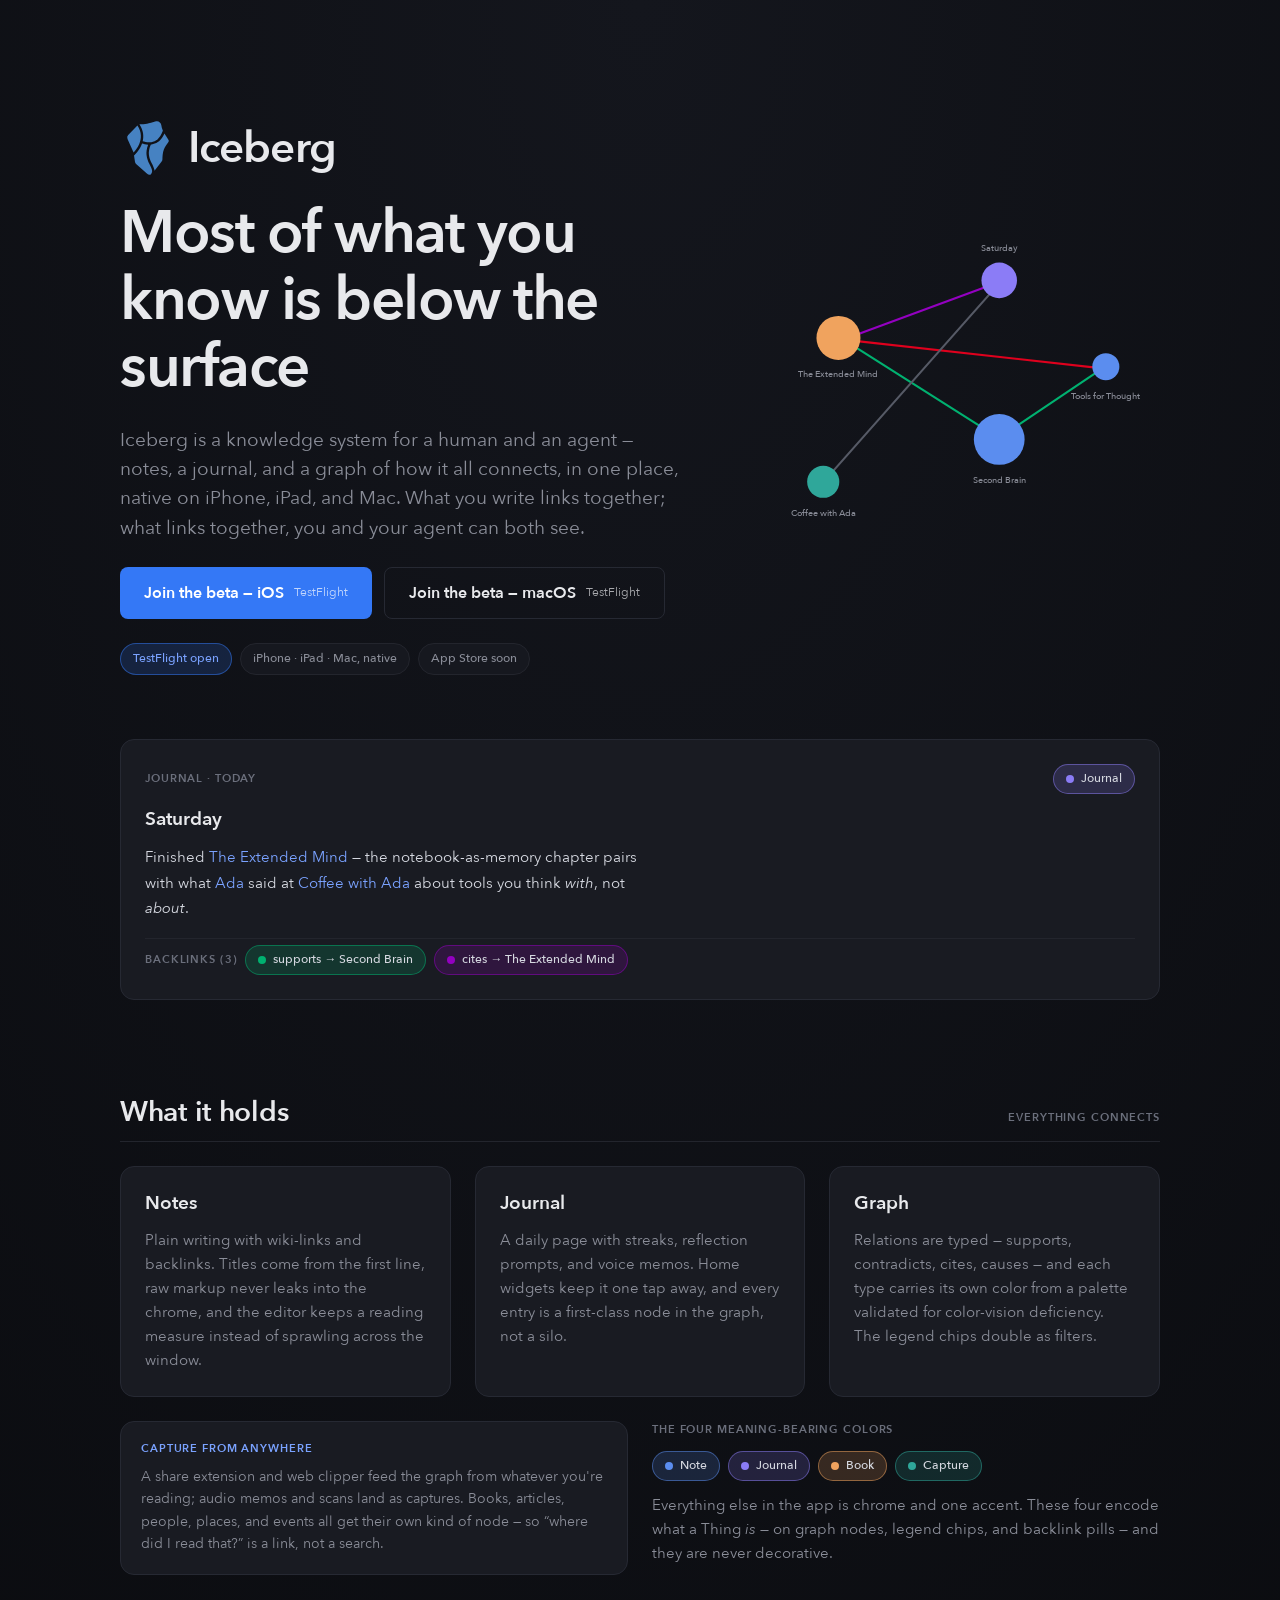
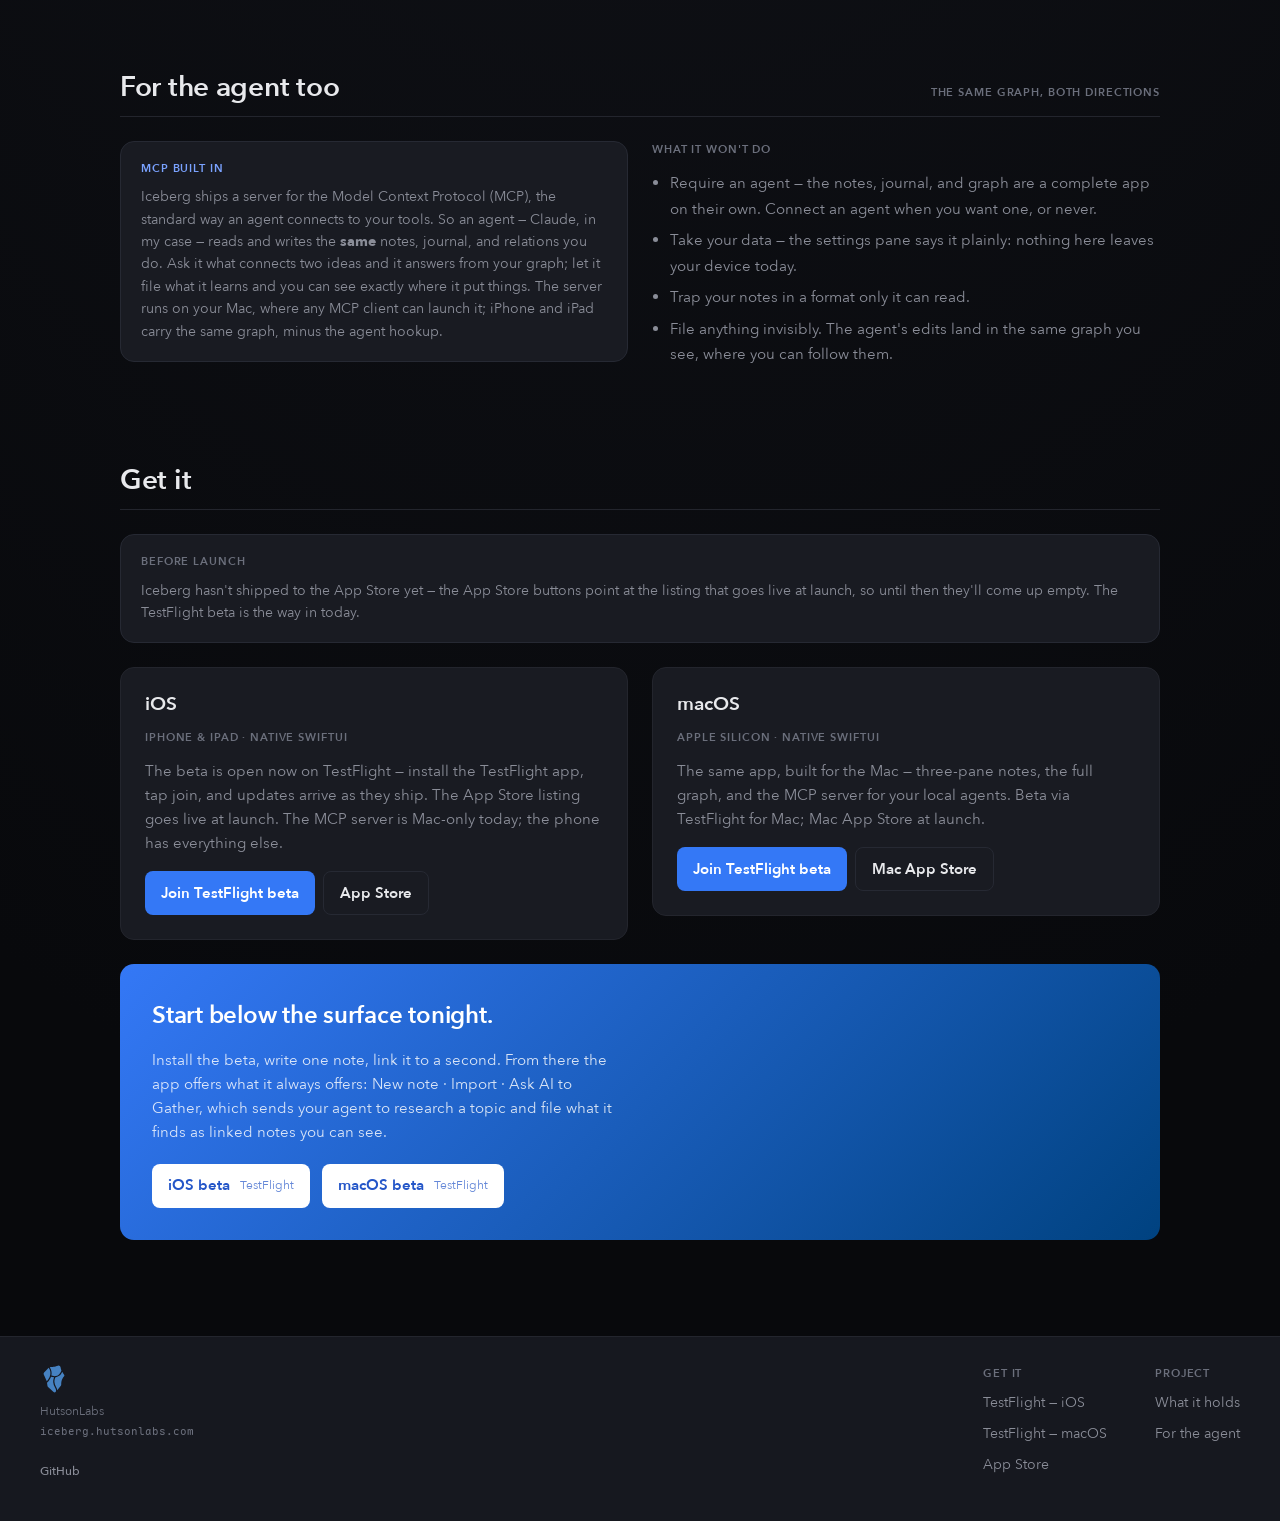
==== site/index.html @ 4053ff63 "clarify persona gaps" ====
<!doctype html>
<html lang="en">
<head>
  <meta charset="utf-8">
  <meta name="viewport" content="width=device-width, initial-scale=1">
  <meta name="color-scheme" content="dark">
  <title>Iceberg — a knowledge system for a human and an agent</title>
  <meta name="description" content="Iceberg — notes, journal, and a typed knowledge graph that you and your agent share. Native on iPhone, iPad, and Mac. Beta open on TestFlight.">

  <!-- ============================================================ -->
  <!-- LAUNCH LINKS — the only URLs on this page that ever change.  -->
  <!-- Search for data-launch-link to find every occurrence:        -->
  <!--   testflight-ios : https://testflight.apple.com/join/XXXXXXXX          (PLACEHOLDER) -->
  <!--   testflight-mac : https://testflight.apple.com/join/YYYYYYYY          (PLACEHOLDER) -->
  <!--   appstore-ios   : https://apps.apple.com/app/iceberg/id0000000000     (PLACEHOLDER id) -->
  <!--   appstore-mac   : https://apps.apple.com/app/iceberg/id0000000000?platform=mac (PLACEHOLDER id) -->
  <!-- When the App Store listing is live, also delete the warn     -->
  <!-- callout in the "Get it" section.                             -->
  <!-- ============================================================ -->

  <link rel="icon" type="image/svg+xml" href="assets/favicon.svg">
  <link rel="apple-touch-icon" href="assets/favicon.svg">
  <link rel="preload" href="assets/fonts/AvenirNext-Regular.woff2" as="font" type="font/woff2" crossorigin>
  <link rel="preload" href="assets/fonts/AvenirNext-DemiBold.woff2" as="font" type="font/woff2" crossorigin>
  <link rel="stylesheet" href="styles.css">

  <meta property="og:type" content="website">
  <meta property="og:title" content="Iceberg — a knowledge system for a human and an agent">
  <meta property="og:description" content="Notes, journal, and a typed knowledge graph that you and your agent share. Native on iPhone, iPad, and Mac. Beta open on TestFlight.">
  <meta property="og:url" content="https://iceberg.hutsonlabs.com/">
  <meta property="og:image" content="https://iceberg.hutsonlabs.com/assets/og.svg">
  <meta name="twitter:card" content="summary">

  <style>
    /* Page layout only. Every value is a design-system token; anything reusable
       lives in styles.css, whose tokens are transcribed from the app's
       DesignPalette.swift and FontRole.swift. */
    *, *::before, *::after { box-sizing: border-box; }
    body, h1, h2, h3, p, ul, figure { margin: 0; }

    html { scroll-behavior: smooth; }
    body {
      min-height: 100vh;
      background: var(--grad-ground) no-repeat var(--backdrop-lo);
      color: var(--ink);
      font-family: var(--font-ui);
      font-size: var(--body);
      line-height: var(--body-lh);
      -webkit-font-smoothing: antialiased;
    }

    .wrap { width: 100%; max-width: var(--content-max); margin: 0 auto; padding: 0 var(--page-pad); }

    main { display: flex; flex-direction: column; gap: var(--rhythm-section); padding-bottom: var(--rhythm-section); }

    /* ---- hero — copy beside the graph, the app's signature image ---- */
    .hero { padding: var(--rhythm-hero) 0 var(--s-16); }
    .hero .wrap {
      display: grid; grid-template-columns: minmax(0, 1fr) minmax(0, 440px);
      gap: var(--s-10); align-items: center;
    }
    .hero-copy { display: flex; flex-direction: column; align-items: flex-start; gap: var(--s-6); }
    /* Mark and wordmark on one row; the wordmark's line box is the mark's own height. */
    .mark { display: flex; align-items: center; gap: var(--s-3); }
    .mark img { display: block; width: 56px; height: 56px; flex: none; }
    .mark span {
      font-size: var(--display-l); line-height: 56px; font-weight: var(--weight-strong);
      letter-spacing: var(--display-l-ls);
    }
    .hero h1 {
      font-size: clamp(var(--display-xl-mobile), 6vw, var(--display-hero));
      line-height: var(--display-xl-lh); letter-spacing: var(--display-xl-ls);
      font-weight: var(--weight-strong); max-width: 16ch;
    }
    .lead { font-size: var(--body-lead); line-height: var(--body-lead-lh); color: var(--ink-muted); max-width: var(--measure-lead); }
    .row { display: flex; flex-wrap: wrap; gap: var(--s-3); align-items: center; }
    .row--tight { gap: var(--s-2); }

    /* ---- sections ---- */
    section { display: flex; flex-direction: column; gap: var(--s-6); }
    .grid-3 { display: grid; grid-template-columns: repeat(3, 1fr); gap: var(--gutter); }
    .grid-2 { display: grid; grid-template-columns: 1fr 1fr; gap: var(--gutter); align-items: start; }
    /* Long lines scroll inside their own block instead of widening the column. */
    .grid-3 > *, .grid-2 > * { min-width: 0; }
    .stack { display: flex; flex-direction: column; gap: var(--s-3); min-width: 0; }
    .note-list {
      margin: 0; padding-left: 18px; font-size: var(--body-s); line-height: 1.7;
      color: var(--ink-muted); display: flex; flex-direction: column; gap: 6px;
    }
    .card-actions { margin-top: auto; padding-top: var(--s-1); display: flex; flex-wrap: wrap; gap: var(--s-2); }

    /* ---- responsive — the phone is the default, not the fallback ---- */
    @media (max-width: 1199px) { .wrap { padding: 0 var(--page-pad-md); } .ice-footer { padding-left: var(--page-pad-md); padding-right: var(--page-pad-md); } }
    @media (max-width: 1023px) {
      .grid-3 { grid-template-columns: 1fr 1fr; }
      /* Three equivalent cards on a two-column grid: the last one takes the
         full row instead of sitting beside an empty cell. */
      .grid-3 > :last-child { grid-column: 1 / -1; }
      .grid-3 > :last-child .ice-feature__body { max-width: var(--measure-lead); }
      .hero .wrap { grid-template-columns: 1fr; }
      .hero-graph { max-width: 440px; }
    }
    @media (max-width: 767px) {
      .wrap { padding: 0 var(--page-pad-sm); }
      .ice-footer { padding-left: var(--page-pad-sm); padding-right: var(--page-pad-sm); }
      main { gap: var(--rhythm-section-mobile); padding-bottom: var(--rhythm-section-mobile); }
      .hero { padding: var(--s-16) 0 var(--s-10); }
      .mark img { width: 40px; height: 40px; }
      .mark span { font-size: var(--display-l-mobile); line-height: 40px; }
      .grid-3, .grid-2 { grid-template-columns: 1fr; }
      .ice-sechead__note { display: none; }
    }
  </style>
</head>
<body>
<a class="ice-skiplink" href="#main">Skip to content</a>

<div class="hero">
  <div class="wrap">
    <div class="hero-copy">
      <div class="mark">
        <img src="assets/favicon.svg" alt="" width="56" height="56">
        <span>Iceberg</span>
      </div>
      <h1>Most of what you know is below the surface</h1>
      <p class="lead">Iceberg is a knowledge system for a human and an agent —
      notes, a journal, and a graph of how it all connects, in one place, native
      on iPhone, iPad, and Mac. What you write links together; what links
      together, you and your agent can both see.</p>

      <div class="row">
        <a class="ice-btn ice-btn--primary ice-btn--lg" data-launch-link="testflight-ios"
           href="https://testflight.apple.com/join/XXXXXXXX">Join the beta — iOS<span class="ice-btn__meta">TestFlight</span></a>
        <a class="ice-btn ice-btn--secondary ice-btn--lg" data-launch-link="testflight-mac"
           href="https://testflight.apple.com/join/YYYYYYYY">Join the beta — macOS<span class="ice-btn__meta">TestFlight</span></a>
      </div>

      <div class="row row--tight">
        <span class="ice-badge ice-badge--accent">TestFlight open</span>
        <span class="ice-badge">iPhone · iPad · Mac, native</span>
        <span class="ice-badge">App Store soon</span>
      </div>
    </div>

    <!-- The graph as the app draws it: flat content-type circles, opaque typed
         edges from RelationPalette, labels at rest, chromeless. -->
    <svg class="hero-graph ice-graph" viewBox="0 0 520 440" role="img"
         aria-label="A small knowledge graph: a journal entry cites a book, the book supports a note, and a captured conversation links them together.">
      <g class="ice-graph__edge" fill="none">
        <line x1="330" y1="84"  x2="146" y2="152" stroke="var(--rel-cites)"/>
        <line x1="146" y1="152" x2="326" y2="266" stroke="var(--rel-supports)"/>
        <line x1="452" y1="186" x2="336" y2="264" stroke="var(--rel-supports)"/>
        <line x1="146" y1="152" x2="452" y2="186" stroke="var(--rel-contradicts)"/>
        <line x1="126" y1="316" x2="326" y2="90"  stroke="var(--rel-related)"/>
      </g>
      <g>
        <circle cx="140" cy="150" r="26" fill="var(--type-book)"/>
        <circle cx="330" cy="82"  r="21" fill="var(--type-journal)"/>
        <circle cx="330" cy="270" r="30" fill="var(--type-note)"/>
        <circle cx="122" cy="320" r="19" fill="var(--type-capture)"/>
        <circle cx="456" cy="184" r="16" fill="var(--type-note)"/>
      </g>
      <g class="ice-graph__label" text-anchor="middle">
        <text x="140" y="196">The Extended Mind</text>
        <text x="330" y="47">Saturday</text>
        <text x="330" y="322">Second Brain</text>
        <text x="122" y="360">Coffee with Ada</text>
        <text x="456" y="222">Tools for Thought</text>
      </g>
    </svg>
  </div>
</div>

<main id="main">

  <section class="wrap" aria-label="A note, the way Iceberg renders it">
    <div class="ice-note">
      <div class="ice-note__head">
        <span class="ice-eyebrow">Journal · Today</span>
        <span class="ice-typechip ice-typechip--journal">Journal</span>
      </div>
      <p class="ice-note__title">Saturday</p>
      <p class="ice-note__body">Finished <a class="ice-wikilink" href="#what">The
      Extended Mind</a> — the notebook-as-memory chapter pairs with what
      <a class="ice-wikilink" href="#what">Ada</a> said at <a class="ice-wikilink"
      href="#what">Coffee with Ada</a> about tools you think <em>with</em>, not
      <em>about</em>.</p>
      <div class="ice-note__links">
        <span class="ice-eyebrow">Backlinks (3)</span>
        <span class="ice-typechip ice-typechip--supports">supports → Second Brain</span>
        <span class="ice-typechip ice-typechip--cites">cites → The Extended Mind</span>
      </div>
    </div>
  </section>

  <section class="wrap" id="what">
    <div class="ice-sechead">
      <h2 class="ice-sechead__title">What it holds</h2>
      <span class="ice-sechead__note ice-eyebrow">Everything connects</span>
    </div>

    <div class="grid-3">
      <div class="ice-feature">
        <h3 class="ice-feature__title">Notes</h3>
        <p class="ice-feature__body">Plain writing with wiki-links and backlinks.
        Titles come from the first line, raw markup never leaks into the chrome,
        and the editor keeps a reading measure instead of sprawling across the
        window.</p>
      </div>
      <div class="ice-feature">
        <h3 class="ice-feature__title">Journal</h3>
        <p class="ice-feature__body">A daily page with streaks, reflection
        prompts, and voice memos. Home widgets keep it one tap away, and every
        entry is a first-class node in the graph, not a silo.</p>
      </div>
      <div class="ice-feature">
        <h3 class="ice-feature__title">Graph</h3>
        <p class="ice-feature__body">Relations are typed — supports,
        contradicts, cites, causes — and each type carries its own color from a
        palette validated for color-vision deficiency. The legend chips double
        as filters.</p>
      </div>
    </div>

    <div class="grid-2">
      <div class="ice-callout ice-callout--info">
        <span class="ice-callout__label ice-eyebrow">Capture from anywhere</span>
        <p class="ice-callout__body">A share extension and web clipper feed the
        graph from whatever you're reading; audio memos and scans land as
        captures. Books, articles, people, places, and events all get their own
        kind of node — so “where did I read that?” is a link, not a search.</p>
      </div>
      <div class="stack">
        <span class="ice-eyebrow">The four meaning-bearing colors</span>
        <div class="row row--tight">
          <span class="ice-typechip ice-typechip--note">Note</span>
          <span class="ice-typechip ice-typechip--journal">Journal</span>
          <span class="ice-typechip ice-typechip--book">Book</span>
          <span class="ice-typechip ice-typechip--capture">Capture</span>
        </div>
        <p class="ice-feature__body">Everything else in the app is chrome and
        one accent. These four encode what a Thing <em>is</em> — on graph
        nodes, legend chips, and backlink pills — and they are never
        decorative.</p>
      </div>
    </div>
  </section>

  <section class="wrap" id="agent">
    <div class="ice-sechead">
      <h2 class="ice-sechead__title">For the agent too</h2>
      <span class="ice-sechead__note ice-eyebrow">The same graph, both directions</span>
    </div>

    <div class="grid-2">
      <div class="ice-callout ice-callout--ok">
        <span class="ice-callout__label ice-eyebrow">MCP built in</span>
        <p class="ice-callout__body">Iceberg ships a server for the Model
        Context Protocol (MCP), the standard way an agent connects to your
        tools. So an agent — Claude, in my case — reads and writes the
        <strong>same</strong> notes, journal, and relations you do. Ask it what
        connects two ideas and it answers from your graph; let it file what it
        learns and you can see exactly where it put things. The server runs on
        your Mac, where any MCP client can launch it; iPhone and iPad carry the
        same graph, minus the agent hookup.</p>
      </div>
      <div class="stack">
        <span class="ice-eyebrow">What it won't do</span>
        <ul class="note-list">
          <li>Require an agent — the notes, journal, and graph are a complete
          app on their own. Connect an agent when you want one, or never.</li>
          <li>Take your data — the settings pane says it plainly: nothing here
          leaves your device today.</li>
          <li>Trap your notes in a format only it can read.</li>
          <li>File anything invisibly. The agent's edits land in the same graph
          you see, where you can follow them.</li>
        </ul>
      </div>
    </div>
  </section>

  <section class="wrap" id="get">
    <div class="ice-sechead">
      <h2 class="ice-sechead__title">Get it</h2>
    </div>

    <!-- Delete this callout when the App Store listing is live. -->
    <div class="ice-callout ice-callout--warn">
      <span class="ice-callout__label ice-eyebrow">Before launch</span>
      <p class="ice-callout__body">Iceberg hasn't shipped to the App Store yet —
      the App Store buttons point at the listing that goes live at launch, so
      until then they'll come up empty. The TestFlight beta is the way in
      today.</p>
    </div>

    <div class="grid-2">
      <div class="ice-card">
        <h3 class="ice-feature__title">iOS</h3>
        <span class="ice-eyebrow">iPhone &amp; iPad · native SwiftUI</span>
        <p class="ice-feature__body">The beta is open now on TestFlight —
        install the TestFlight app, tap join, and updates arrive as they ship.
        The App Store listing goes live at launch. The MCP server is Mac-only
        today; the phone has everything else.</p>
        <div class="card-actions">
          <a class="ice-btn ice-btn--primary ice-btn--sm" data-launch-link="testflight-ios"
             href="https://testflight.apple.com/join/XXXXXXXX">Join TestFlight beta</a>
          <a class="ice-btn ice-btn--secondary ice-btn--sm" data-launch-link="appstore-ios"
             href="https://apps.apple.com/app/iceberg/id0000000000">App Store</a>
        </div>
      </div>

      <div class="ice-card">
        <h3 class="ice-feature__title">macOS</h3>
        <span class="ice-eyebrow">Apple silicon · native SwiftUI</span>
        <p class="ice-feature__body">The same app, built for the Mac — three-pane
        notes, the full graph, and the MCP server for your local agents. Beta
        via TestFlight for Mac; Mac App Store at launch.</p>
        <div class="card-actions">
          <a class="ice-btn ice-btn--primary ice-btn--sm" data-launch-link="testflight-mac"
             href="https://testflight.apple.com/join/YYYYYYYY">Join TestFlight beta</a>
          <a class="ice-btn ice-btn--secondary ice-btn--sm" data-launch-link="appstore-mac"
             href="https://apps.apple.com/app/iceberg/id0000000000?platform=mac">Mac App Store</a>
        </div>
      </div>
    </div>

    <!-- The one tinted gradient on the page — the app spends its on the
         Insights card; the site spends its here. -->
    <div class="ice-cta">
      <h3 class="ice-cta__title">Start below the surface tonight.</h3>
      <p class="ice-cta__body">Install the beta, write one note, link it to a
      second. From there the app offers what it always offers: New note ·
      Import · Ask AI to Gather, which sends your agent to research a topic
      and file what it finds as linked notes you can see.</p>
      <div class="ice-cta__actions">
        <a class="ice-btn ice-btn--inverse ice-btn--sm" data-launch-link="testflight-ios"
           href="https://testflight.apple.com/join/XXXXXXXX">iOS beta<span class="ice-btn__meta">TestFlight</span></a>
        <a class="ice-btn ice-btn--inverse ice-btn--sm" data-launch-link="testflight-mac"
           href="https://testflight.apple.com/join/YYYYYYYY">macOS beta<span class="ice-btn__meta">TestFlight</span></a>
      </div>
    </div>
  </section>

</main>

<footer class="ice-footer">
  <div style="display:flex;flex-direction:column;gap:8px">
    <img src="assets/favicon.svg" alt="" width="28" height="28" style="display:block">
    <div class="ice-footer__meta">HutsonLabs<br><span class="ice-mono">iceberg.hutsonlabs.com</span></div>
    <a class="ice-footer__repo" href="https://github.com/HutsonLabs">GitHub</a>
  </div>
  <div class="ice-footer__cols">
    <div class="ice-footer__col">
      <span class="ice-footer__head ice-eyebrow">Get it</span>
      <a class="ice-footer__link" data-launch-link="testflight-ios" href="https://testflight.apple.com/join/XXXXXXXX">TestFlight — iOS</a>
      <a class="ice-footer__link" data-launch-link="testflight-mac" href="https://testflight.apple.com/join/YYYYYYYY">TestFlight — macOS</a>
      <a class="ice-footer__link" href="#get">App Store</a>
    </div>
    <div class="ice-footer__col">
      <span class="ice-footer__head ice-eyebrow">Project</span>
      <a class="ice-footer__link" href="#what">What it holds</a>
      <a class="ice-footer__link" href="#agent">For the agent</a>
    </div>
  </div>
</footer>

</body>
</html>
---- site/styles.css ----
/* Iceberg design system — tokens transcribed from the app's canonical palette
   (IcebergKit Sources/Core/Theme/DesignPalette.swift, "the only palette" of
   DESIGN_RULES.md §1) so the site and the app are literally the same colors.
   Do not invent a hex here: extend the app's palette first, then mirror it. */

/* ==== fonts ==== */
/* The app's own faces (FontRole.swift): Avenir Next for interface and prose,
   Maple Mono NF for code-ish runs. Both ship in assets/fonts, so the page looks
   like the app on every platform, not just Macs. Twemoji is the emoji fallback. */
@font-face{font-family:'Avenir Next';src:url('assets/fonts/AvenirNext-UltraLight.woff2') format('woff2');font-weight:200;font-style:normal;font-display:swap}
@font-face{font-family:'Avenir Next';src:url('assets/fonts/AvenirNext-UltraLightItalic.woff2') format('woff2');font-weight:200;font-style:italic;font-display:swap}
@font-face{font-family:'Avenir Next';src:url('assets/fonts/AvenirNext-Regular.woff2') format('woff2');font-weight:400;font-style:normal;font-display:swap}
@font-face{font-family:'Avenir Next';src:url('assets/fonts/AvenirNext-Italic.woff2') format('woff2');font-weight:400;font-style:italic;font-display:swap}
@font-face{font-family:'Avenir Next';src:url('assets/fonts/AvenirNext-Medium.woff2') format('woff2');font-weight:500;font-style:normal;font-display:swap}
@font-face{font-family:'Avenir Next';src:url('assets/fonts/AvenirNext-MediumItalic.woff2') format('woff2');font-weight:500;font-style:italic;font-display:swap}
@font-face{font-family:'Avenir Next';src:url('assets/fonts/AvenirNext-DemiBold.woff2') format('woff2');font-weight:600;font-style:normal;font-display:swap}
@font-face{font-family:'Avenir Next';src:url('assets/fonts/AvenirNext-DemiBoldItalic.woff2') format('woff2');font-weight:600;font-style:italic;font-display:swap}
@font-face{font-family:'Avenir Next';src:url('assets/fonts/AvenirNext-Bold.woff2') format('woff2');font-weight:700;font-style:normal;font-display:swap}
@font-face{font-family:'Avenir Next';src:url('assets/fonts/AvenirNext-BoldItalic.woff2') format('woff2');font-weight:700;font-style:italic;font-display:swap}
@font-face{font-family:'Avenir Next';src:url('assets/fonts/AvenirNext-Heavy.woff2') format('woff2');font-weight:800;font-style:normal;font-display:swap}
@font-face{font-family:'Avenir Next';src:url('assets/fonts/AvenirNext-HeavyItalic.woff2') format('woff2');font-weight:800;font-style:italic;font-display:swap}
@font-face{font-family:'Maple Mono NF';src:url('assets/fonts/MapleMono-NF-Regular.woff2') format('woff2');font-weight:400;font-style:normal;font-display:swap}
@font-face{font-family:'Twemoji Mozilla';src:url('assets/fonts/Twemoji.Mozilla.woff2') format('woff2');font-display:swap}

/* ==== tokens/palette.css ==== */
:root{
  /* Chrome — DesignPalette.stock, verbatim. Dark only, like the app's stock theme. */
  --window:#131419;          /* window background */
  --raised:#191B22;          /* raised surface / card */
  --inspector:#16181F;       /* inspector surface / well */
  --border-subtle:#23252D;
  --border-card:#262933;
  --text-primary:#E8E9EC;
  --text-body:#D5D8E0;
  --text-secondary:#8A8D98;
  --text-tertiary:#6B6F7C;
  --text-faint:#565A66;
  --accent:#3478F6;          /* ONE accent means "selected / primary" everywhere */
  --accent-hover:#2A67DD;    /* hover darkens, as in the app's mockup */
  --accent-active:#2456C8;   /* pressed — the Insights gradient's deep end-stop family */
  --link:#7AA2FF;
  --link-hover:#A3BFFF;
  --hero-card:#23252D;
  --reflection:#B0502F;      /* the journal reflection prompt's ember */
  --audio:#A18DF0;           /* the voice-memo lavender — media affordance, not a type */

  /* The mockup's page backdrop (Iceberg Redesign Mockup): radial #14161D → #08090C. */
  --backdrop-hi:#14161D;
  --backdrop-lo:#08090C;

  /* The four meaning-bearing content-type colors (ContentTypeColor.swift).
     "Never decorative" in the app; here they appear only on chips and graph nodes. */
  --type-note:#5B8DEF;
  --type-journal:#8B7CF6;
  --type-book:#F0A35E;
  --type-capture:#2FA79A;

  /* Typed relation hues from the app's CVD-validated RelationPalette
     (DesignPalette.swift) — used on graph edges and backlink chips only. */
  --rel-supports:#00B170;
  --rel-cites:#9400C1;
  --rel-contradicts:#DF001D;
  --rel-related:#565A66;     /* untyped link = chrome gray, not a hue */

  /* The mark's glacial blue — the fill of favicon.svg. It is the mark, not a
     palette slot; nothing else on the page uses it. */
  --mark-blue:#4682C2;
}

/* ==== tokens/semantic.css ==== */
:root{
  --page:var(--window);
  --card:var(--raised);
  --well:var(--inspector);

  --ink:var(--text-primary);
  --ink-body:var(--text-body);
  --ink-muted:var(--text-secondary);
  --ink-dim:var(--text-tertiary);
  --ink-decor:var(--text-faint);
  --ink-on-accent:#FFFFFF;

  --hairline:var(--border-subtle);
  --hairline-strong:var(--border-card);
  --focus:var(--link);
  --selection:rgb(52 120 246 / .26);   /* the app's selection tint sits at .22–.28 */
  --hover-wash:rgb(255 255 255 / .06); /* the universal hover (HoverHighlight.swift) */

  /* The two approved gradients — the mockup backdrop, and the Insights card's
     gradient, the ONE tinted gradient the app allows (SidebarWidgetCards.swift).
     Nothing else gets one. */
  --grad-ground:radial-gradient(120% 90% at 50% 0%,var(--backdrop-hi) 0%,var(--backdrop-lo) 100%);
  --grad-insights:linear-gradient(135deg,var(--accent) 0%,#004280 100%);
}
::selection{background:var(--selection)}

/* ==== tokens/typography.css ==== */
:root{
  --font-ui:'Avenir Next',-apple-system,BlinkMacSystemFont,'Segoe UI',Helvetica,'Twemoji Mozilla',sans-serif;
  --font-mono:'Maple Mono NF',ui-monospace,'SF Mono',Menlo,monospace;

  --display-xl:72px;  --display-xl-lh:1.12; --display-xl-ls:-0.025em;
  --display-hero:60px; /* the two-column hero's cap — 72 overwhelms a half-width column */
  --display-l:44px;   --display-l-lh:1.1;   --display-l-ls:-0.02em;
  --title-l:28px;     --title-l-lh:1.2;     --title-l-ls:-0.01em;
  --title-s:19px;
  --body-lead:19px;   --body-lead-lh:1.55;
  --body:16px;        --body-lh:1.65;
  --body-s:15px;      --body-xs:14px;
  --mono-s:13px;      --mono-xs:12px;

  /* The app's signature label: 11pt semibold UPPERCASE, +0.08em, text.tertiary. */
  --label:11px;       --label-ls:0.08em;

  --weight-body:400;  --weight-strong:600;   /* 600 = Avenir Next DemiBold */
  --measure-lead:62ch;

  /* Mobile (<768). Body copy never shrinks below 16. */
  --display-xl-mobile:38px; --display-l-mobile:30px;
}

/* ==== tokens/space.css ==== */
:root{
  --s-1:4px; --s-2:8px; --s-3:12px; --s-4:16px; --s-6:24px;
  --s-10:40px; --s-16:64px;

  --pad-card:24px;
  --gap-card:12px;
  --gutter:24px;
  --rhythm-section:96px;
  --rhythm-hero:120px;
  --rhythm-section-mobile:56px;

  --page-pad:40px; --page-pad-md:32px; --page-pad-sm:20px;
  --content-max:1120px;

  /* App radii (DESIGN_RULES.md §4): cards 14, controls 8, chips capsule. */
  --r-chip:5px; --r-button:8px; --r-card:14px; --r-pill:999px;
  --target-min:44px;
}

/* ==== tokens/motion.css ==== */
:root{
  --ease:cubic-bezier(.2,0,.2,1);
  --dur-hover:120ms;   /* matches HoverHighlight.swift's 0.12s ease-out */
  --press-shift:1px;
}
@media (prefers-reduced-motion:reduce){
  *,*::before,*::after{animation-duration:.01ms!important;animation-iteration-count:1!important;transition-duration:.01ms!important;scroll-behavior:auto!important}
}

/* ==== components ==== */
/* Interaction states live here because hover/active/focus cannot be expressed
   inline. One curve, one duration, no delays. */

/* --- links ------------------------------------------------------------- */
.ice-link{color:var(--link);text-decoration:none;border-bottom:1px solid rgb(122 162 255 / .35);transition:color var(--dur-hover) var(--ease),border-color var(--dur-hover) var(--ease)}
.ice-link:hover{color:var(--link-hover);border-bottom-color:var(--link-hover)}
.ice-link:visited{color:var(--link)}

/* --- button ------------------------------------------------------------ */
.ice-btn{display:inline-flex;align-items:center;justify-content:center;gap:10px;font-family:var(--font-ui);font-weight:var(--weight-strong);border-radius:var(--r-button);border:0;background:transparent;color:var(--ink);cursor:pointer;text-decoration:none;white-space:nowrap;transition:background var(--dur-hover) var(--ease),color var(--dur-hover) var(--ease),border-color var(--dur-hover) var(--ease),transform var(--dur-hover) var(--ease)}
.ice-btn--lg{height:52px;padding:0 24px;font-size:16px}
.ice-btn--sm{height:44px;padding:0 16px;font-size:15px}
.ice-btn__meta{font-size:var(--mono-xs);font-weight:400;opacity:.7}
.ice-btn--primary{background:var(--accent);color:var(--ink-on-accent)}
.ice-btn--primary:hover{background:var(--accent-hover)}
.ice-btn--primary:active{background:var(--accent-active);transform:translateY(var(--press-shift))}
.ice-btn--primary:focus-visible{outline:2px solid var(--focus);outline-offset:2px}
.ice-btn--secondary{border:1px solid var(--hairline-strong);color:var(--ink)}
.ice-btn--secondary:hover{background:var(--hover-wash)}
.ice-btn--secondary:active{background:var(--well);transform:translateY(var(--press-shift))}
.ice-btn--secondary:focus-visible{outline:none;border-color:var(--focus);box-shadow:inset 0 0 0 1px var(--focus)}
/* For use on the one gradient card only. */
.ice-btn--inverse{background:#fff;color:var(--accent-active)}
.ice-btn--inverse:hover{background:rgb(255 255 255 / .88)}
.ice-btn--inverse:active{background:rgb(255 255 255 / .8);transform:translateY(var(--press-shift))}
.ice-btn--inverse:focus-visible{outline:2px solid #fff;outline-offset:2px}
.ice-btn:disabled,.ice-btn[aria-disabled=true]{background:transparent;border:1px solid var(--hairline);color:var(--ink-decor);cursor:not-allowed;transform:none}

/* --- label (the app's signature eyebrow) -------------------------------- */
/* 11pt semibold uppercase, +0.08em tracking, text.tertiary — everywhere the
   app labels a section, and everywhere this page needs small chrome text. */
.ice-eyebrow{font-family:var(--font-ui);font-size:var(--label);font-weight:var(--weight-strong);letter-spacing:var(--label-ls);text-transform:uppercase;color:var(--ink-dim)}

/* --- chip (status / platform) ------------------------------------------- */
/* State is chrome + the one accent, as in the app: neutral by default, an
   accent tint for the live path. No page-only status hues. */
.ice-badge{display:inline-flex;align-items:center;gap:6px;font-family:var(--font-ui);font-size:var(--mono-xs);font-weight:500;padding:5px 12px;border-radius:var(--r-pill);background:var(--well);border:1px solid var(--hairline);color:var(--ink-muted)}
.ice-badge--accent{background:rgb(52 120 246 / .18);border-color:rgb(52 120 246 / .5);color:var(--link)}

/* --- content-type / relation chip --------------------------------------- */
/* The app's chip recipe: the hue at ~18% fill, ~50% border, an 8px solid dot. */
.ice-typechip{display:inline-flex;align-items:center;gap:7px;font-family:var(--font-ui);font-size:var(--mono-xs);font-weight:500;padding:4px 12px;border-radius:var(--r-pill);background:color-mix(in srgb,var(--dot,var(--ink-dim)) 18%,transparent);border:1px solid color-mix(in srgb,var(--dot,var(--ink-dim)) 50%,transparent);color:var(--ink-body)}
.ice-typechip::before{content:"";width:8px;height:8px;border-radius:var(--r-pill);background:var(--dot,var(--ink-dim));flex:none}
.ice-typechip--note{--dot:var(--type-note)}
.ice-typechip--journal{--dot:var(--type-journal)}
.ice-typechip--book{--dot:var(--type-book)}
.ice-typechip--capture{--dot:var(--type-capture)}
.ice-typechip--supports{--dot:var(--rel-supports)}
.ice-typechip--cites{--dot:var(--rel-cites)}
.ice-typechip--contradicts{--dot:var(--rel-contradicts)}
.ice-typechip--related{--dot:var(--rel-related)}

/* --- section head -------------------------------------------------------- */
/* Title + hairline. The app numbers nothing. */
.ice-sechead{display:flex;align-items:baseline;gap:14px;border-bottom:1px solid var(--hairline);padding-bottom:12px}
.ice-sechead__title{margin:0;font-family:var(--font-ui);font-size:var(--title-l);line-height:var(--title-l-lh);letter-spacing:var(--title-l-ls);font-weight:var(--weight-strong);color:var(--ink)}
.ice-sechead__note{margin-left:auto;text-align:right}

/* --- card --------------------------------------------------------------- */
.ice-card{background:var(--card);border:1px solid var(--hairline);border-radius:var(--r-card);padding:var(--pad-card);display:flex;flex-direction:column;gap:var(--gap-card)}

/* --- feature card ------------------------------------------------------- */
.ice-feature{background:var(--card);border:1px solid var(--border-card);border-radius:var(--r-card);padding:var(--pad-card);display:flex;flex-direction:column;gap:var(--gap-card)}
.ice-feature__title{margin:0;font-family:var(--font-ui);font-size:var(--title-s);font-weight:var(--weight-strong);line-height:1.3;color:var(--ink)}
.ice-feature__body{margin:0;font-family:var(--font-ui);font-size:var(--body-s);line-height:1.6;color:var(--ink-muted)}

/* --- callout ------------------------------------------------------------ */
/* A raised card with a labeled eyebrow — no page-only status colors. Info and
   ok speak in the accent family; the cautionary note stays chrome gray. */
.ice-callout{background:var(--card);border:1px solid var(--hairline-strong);border-radius:var(--r-card);padding:18px 20px;display:flex;flex-direction:column;gap:8px;align-items:flex-start}
.ice-callout__label{flex:none}
.ice-callout__body{margin:0;font-family:var(--font-ui);font-size:var(--body-xs);line-height:1.6;color:var(--ink-muted)}
.ice-callout--info .ice-callout__label,.ice-callout--ok .ice-callout__label{color:var(--link)}
.ice-callout--warn .ice-callout__label{color:var(--ink-dim)}

/* --- note card (a note the way the app renders it — never as code) ------- */
.ice-note{background:var(--card);border:1px solid var(--border-card);border-radius:var(--r-card);padding:var(--pad-card);display:flex;flex-direction:column;gap:10px;min-width:0}
.ice-note__head{display:flex;align-items:center;justify-content:space-between;gap:12px}
.ice-note__title{margin:0;font-family:var(--font-ui);font-size:var(--title-s);font-weight:var(--weight-strong);color:var(--ink)}
.ice-note__body{margin:0;font-family:var(--font-ui);font-size:var(--body-s);line-height:1.7;color:var(--ink-body);max-width:58ch}
.ice-note__links{display:flex;flex-wrap:wrap;align-items:center;gap:8px;padding-top:6px;border-top:1px solid var(--hairline);margin-top:6px}
.ice-wikilink{color:var(--link);text-decoration:none}
.ice-wikilink:hover{color:var(--link-hover)}

/* --- CTA card (the ONE tinted gradient, spent as the app spends it) ------ */
.ice-cta{background:var(--grad-insights);border-radius:var(--r-card);padding:32px;display:flex;flex-direction:column;gap:var(--s-3);align-items:flex-start}
.ice-cta__title{margin:0;font-family:var(--font-ui);font-size:24px;font-weight:var(--weight-strong);letter-spacing:-0.01em;color:#fff}
.ice-cta__body{margin:0;font-family:var(--font-ui);font-size:var(--body-s);line-height:1.6;color:rgb(255 255 255 / .82);max-width:52ch}
.ice-cta__actions{display:flex;flex-wrap:wrap;gap:var(--s-3);padding-top:var(--s-2)}

/* --- graph vignette ------------------------------------------------------ */
.ice-graph{display:block;width:100%;height:auto}
.ice-graph__label{font-family:var(--font-ui);font-size:11px;font-weight:500;fill:var(--ink-muted)}
.ice-graph__edge{stroke-width:2.5;stroke-linecap:round}

/* --- footer -------------------------------------------------------------- */
.ice-footer{background:var(--well);border-top:1px solid var(--hairline);padding:28px var(--page-pad);display:flex;align-items:flex-start;gap:40px;flex-wrap:wrap}
.ice-footer__meta{font-family:var(--font-ui);font-size:var(--mono-xs);color:var(--ink-dim);line-height:1.7}
.ice-footer__meta .ice-mono{font-family:var(--font-mono);font-size:var(--micro,11px)}
.ice-footer__repo{display:inline-flex;align-items:center;gap:6px;font-family:var(--font-ui);font-size:var(--mono-xs);font-weight:500;color:var(--ink-muted);text-decoration:none;min-height:var(--target-min);transition:color var(--dur-hover) var(--ease)}
.ice-footer__repo:hover{color:var(--link)}
.ice-footer__cols{display:flex;gap:48px;margin-left:auto;font-family:var(--font-ui);font-size:var(--body-xs);flex-wrap:wrap}
.ice-footer__col{display:flex;flex-direction:column;gap:8px}
.ice-footer__link{color:var(--ink-muted);text-decoration:none;transition:color var(--dur-hover) var(--ease)}
.ice-footer__link:hover{color:var(--ink)}

/* --- skip link ----------------------------------------------------------- */
.ice-skiplink{position:absolute;left:-9999px;top:0;z-index:50}
.ice-skiplink:focus{left:12px;top:12px;padding:10px 16px;border-radius:var(--r-pill);background:var(--accent);color:var(--ink-on-accent);font-family:var(--font-ui);font-size:var(--body-xs);font-weight:var(--weight-strong);text-decoration:none}
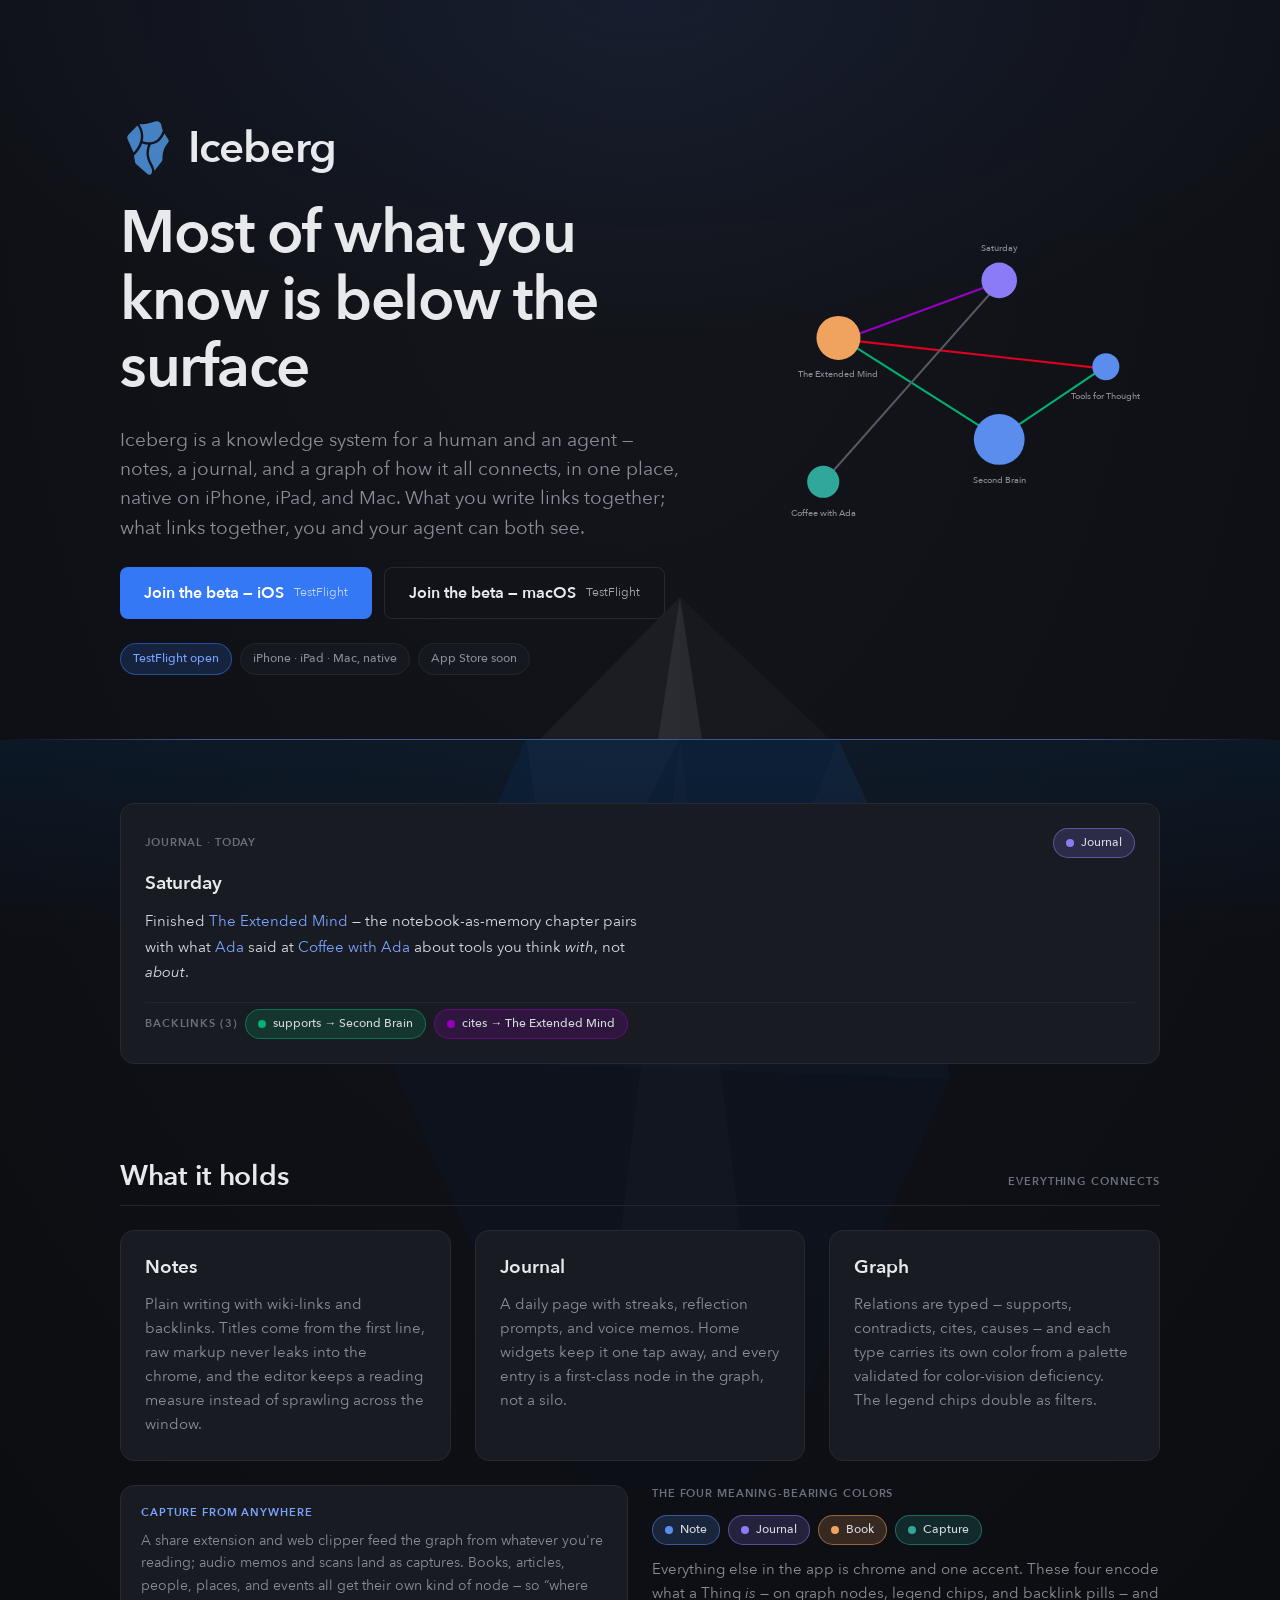
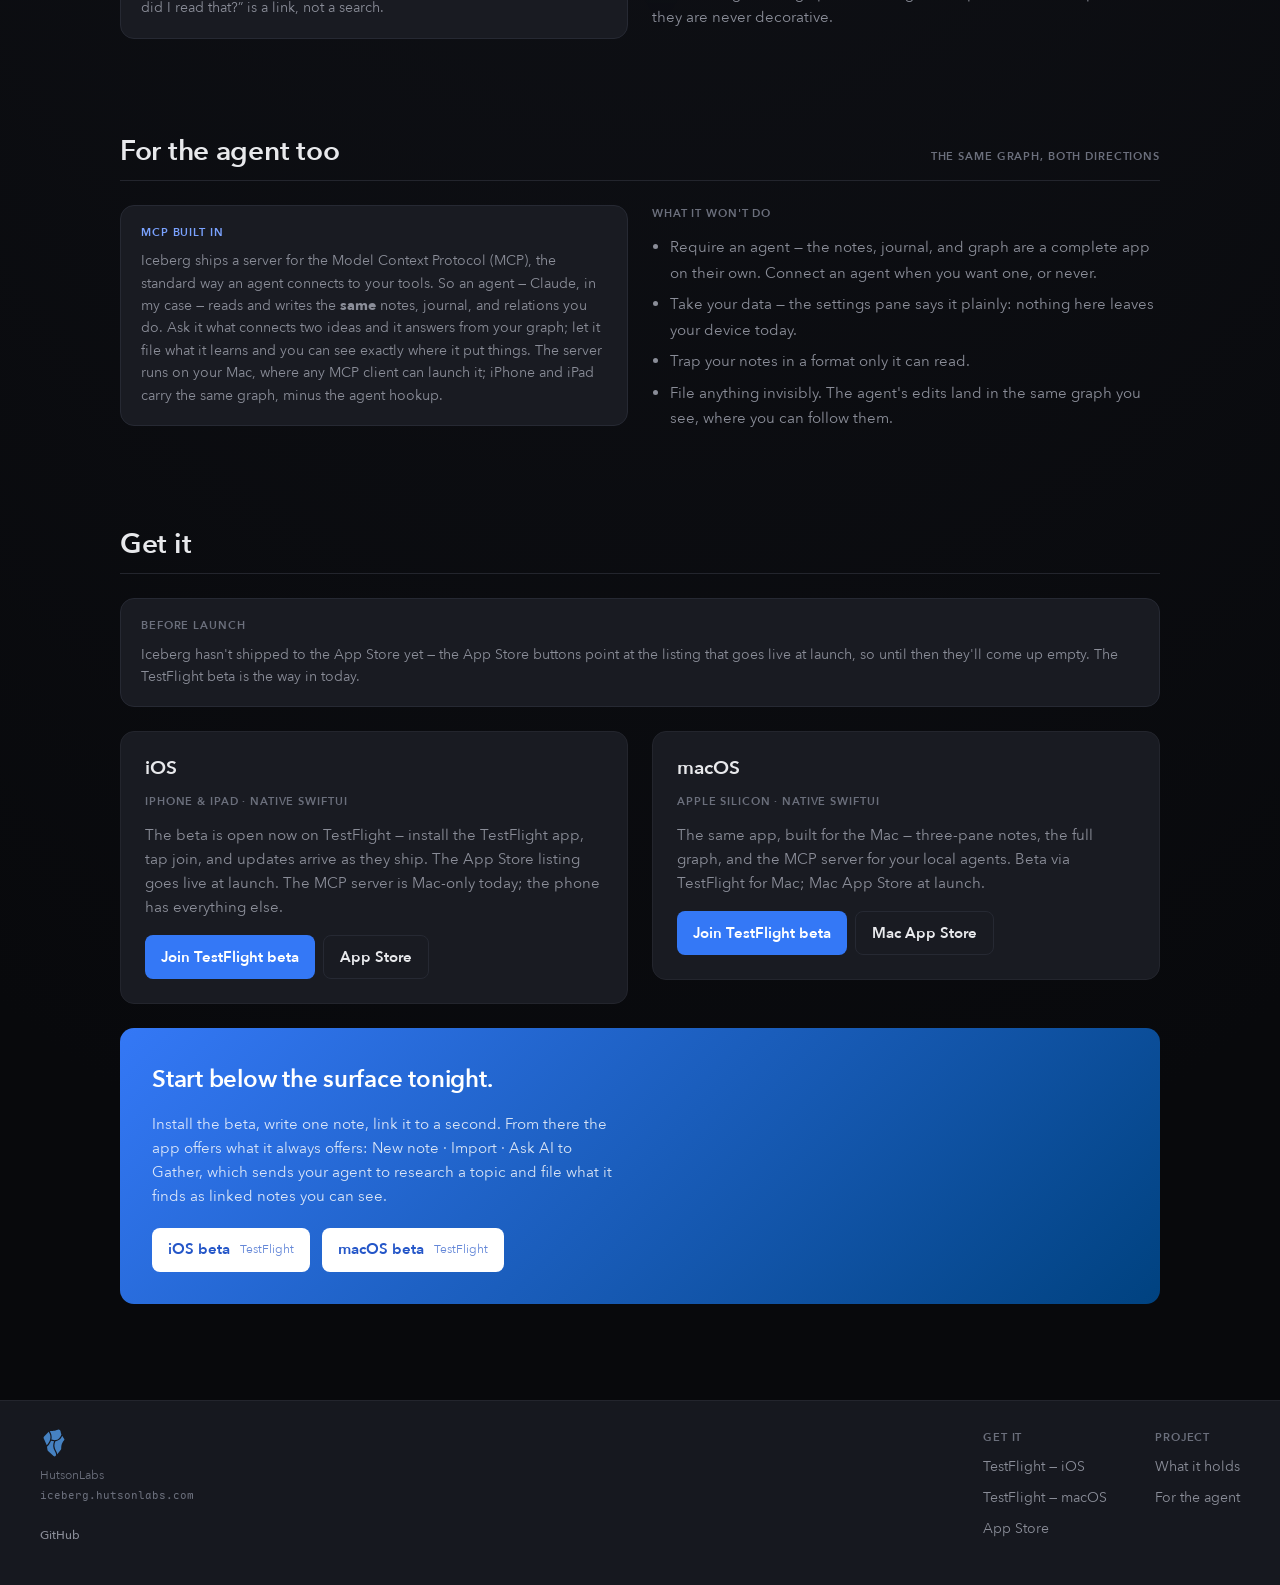
==== commit 54178cca: "draw the iceberg: waterline, submerged mass, depth ramp" ====
--- a/site/index.html
+++ b/site/index.html
@@ -41,7 +41,10 @@
     html { scroll-behavior: smooth; }
     body {
       min-height: 100vh;
+      /* The berg artwork bleeds past the viewport edges, so the body clips
+         horizontally instead of growing a scrollbar. */
       background: var(--grad-ground) no-repeat var(--backdrop-lo);
+      overflow-x: clip;
       color: var(--ink);
       font-family: var(--font-ui);
       font-size: var(--body);
@@ -51,7 +54,30 @@
 
     .wrap { width: 100%; max-width: var(--content-max); margin: 0 auto; padding: 0 var(--page-pad); }
 
-    main { display: flex; flex-direction: column; gap: var(--rhythm-section); padding-bottom: var(--rhythm-section); }
+    main { display: flex; flex-direction: column; gap: var(--rhythm-section); padding: var(--s-16) 0 var(--rhythm-section); }
+
+    /* ---- the waterline — the page is the iceberg ----
+       The hero floats above this line; everything the product holds sits
+       below it. Sunlight scatters just under the surface, the faceted mass
+       descends behind the content, and the light is gone by the time the
+       scroll reaches the gradient CTA — the deepest point on the page.
+       z-index -1 keeps the whole drawing behind content but above the
+       body's ground. */
+    .waterline { position: relative; z-index: -1; height: 0; }
+    .waterline::before {
+      content: ""; position: absolute; left: 0; right: 0; top: 0; height: 1px;
+      background: linear-gradient(90deg, transparent, rgb(122 162 255 / .5) 16% 84%, transparent);
+    }
+    .waterline::after {
+      content: ""; position: absolute; left: 0; right: 0; top: 1px; height: 200px;
+      background: linear-gradient(180deg, rgb(0 66 128 / .16), transparent);
+    }
+    .waterline__berg {
+      position: absolute; top: -200px; left: 50%; transform: translateX(-50%);
+      display: block;
+      -webkit-mask-image: linear-gradient(180deg, #000 55%, transparent 92%);
+      mask-image: linear-gradient(180deg, #000 55%, transparent 92%);
+    }
 
     /* ---- hero — copy beside the graph, the app's signature image ---- */
     .hero { padding: var(--rhythm-hero) 0 var(--s-16); }
@@ -103,7 +129,7 @@
     @media (max-width: 767px) {
       .wrap { padding: 0 var(--page-pad-sm); }
       .ice-footer { padding-left: var(--page-pad-sm); padding-right: var(--page-pad-sm); }
-      main { gap: var(--rhythm-section-mobile); padding-bottom: var(--rhythm-section-mobile); }
+      main { gap: var(--rhythm-section-mobile); padding: var(--s-10) 0 var(--rhythm-section-mobile); }
       .hero { padding: var(--s-16) 0 var(--s-10); }
       .mark img { width: 40px; height: 40px; }
       .mark span { font-size: var(--display-l-mobile); line-height: 40px; }
@@ -153,22 +179,52 @@
         <line x1="146" y1="152" x2="452" y2="186" stroke="var(--rel-contradicts)"/>
         <line x1="126" y1="316" x2="326" y2="90"  stroke="var(--rel-related)"/>
       </g>
-      <g>
+      <!-- One group per node so the note card below can link straight into
+           the graph — :target draws the ring, no script involved. -->
+      <g class="ice-graph__node" id="g-extended-mind">
         <circle cx="140" cy="150" r="26" fill="var(--type-book)"/>
-        <circle cx="330" cy="82"  r="21" fill="var(--type-journal)"/>
+        <text class="ice-graph__label" x="140" y="196">The Extended Mind</text>
+      </g>
+      <g class="ice-graph__node" id="g-saturday">
+        <circle cx="330" cy="82" r="21" fill="var(--type-journal)"/>
+        <text class="ice-graph__label" x="330" y="47">Saturday</text>
+      </g>
+      <g class="ice-graph__node" id="g-second-brain">
         <circle cx="330" cy="270" r="30" fill="var(--type-note)"/>
+        <text class="ice-graph__label" x="330" y="322">Second Brain</text>
+      </g>
+      <g class="ice-graph__node" id="g-coffee-with-ada">
         <circle cx="122" cy="320" r="19" fill="var(--type-capture)"/>
+        <text class="ice-graph__label" x="122" y="360">Coffee with Ada</text>
+      </g>
+      <g class="ice-graph__node" id="g-tools-for-thought">
         <circle cx="456" cy="184" r="16" fill="var(--type-note)"/>
-      </g>
-      <g class="ice-graph__label" text-anchor="middle">
-        <text x="140" y="196">The Extended Mind</text>
-        <text x="330" y="47">Saturday</text>
-        <text x="330" y="322">Second Brain</text>
-        <text x="122" y="360">Coffee with Ada</text>
-        <text x="456" y="222">Tools for Thought</text>
+        <text class="ice-graph__label" x="456" y="222">Tools for Thought</text>
       </g>
     </svg>
   </div>
+</div>
+
+<!-- The waterline. Above it, the tip; below it, the mass — drawn from the
+     palette the page already owns (white and the Insights gradient's deep
+     stop, both at low alpha). The below-water facets sit 14px left of the
+     tip: refraction. -->
+<div class="waterline" aria-hidden="true">
+  <svg class="waterline__berg" width="1440" height="1240" viewBox="0 0 1440 1240">
+    <!-- tip, above the line -->
+    <polygon points="760,58 620,200 760,200" fill="rgb(255 255 255 / .045)"/>
+    <polygon points="760,58 760,200 910,200" fill="rgb(255 255 255 / .028)"/>
+    <polygon points="760,58 738,200 782,200" fill="rgb(255 255 255 / .07)"/>
+    <!-- mass, below the line -->
+    <polygon points="606,200 918,200 1004,384 516,402" fill="rgb(0 66 128 / .16)"/>
+    <polygon points="516,402 1004,384 1030,540 470,520" fill="rgb(0 66 128 / .11)"/>
+    <polygon points="470,520 1030,540 890,850 620,860" fill="rgb(0 66 128 / .07)"/>
+    <polygon points="620,860 890,850 740,1090" fill="rgb(0 66 128 / .045)"/>
+    <!-- crystalline planes catching what light gets down -->
+    <polygon points="606,200 760,200 640,430" fill="rgb(255 255 255 / .025)"/>
+    <polygon points="918,200 1004,384 830,430" fill="rgb(255 255 255 / .018)"/>
+    <polygon points="760,200 700,700 820,690" fill="rgb(255 255 255 / .014)"/>
+  </svg>
 </div>
 
 <main id="main">
@@ -180,15 +236,16 @@
         <span class="ice-typechip ice-typechip--journal">Journal</span>
       </div>
       <p class="ice-note__title">Saturday</p>
-      <p class="ice-note__body">Finished <a class="ice-wikilink" href="#what">The
-      Extended Mind</a> — the notebook-as-memory chapter pairs with what
-      <a class="ice-wikilink" href="#what">Ada</a> said at <a class="ice-wikilink"
-      href="#what">Coffee with Ada</a> about tools you think <em>with</em>, not
-      <em>about</em>.</p>
+      <p class="ice-note__body">Finished <a class="ice-wikilink"
+      href="#g-extended-mind">The Extended Mind</a> — the notebook-as-memory
+      chapter pairs with what <a class="ice-wikilink"
+      href="#g-coffee-with-ada">Ada</a> said at <a class="ice-wikilink"
+      href="#g-coffee-with-ada">Coffee with Ada</a> about tools you think
+      <em>with</em>, not <em>about</em>.</p>
       <div class="ice-note__links">
         <span class="ice-eyebrow">Backlinks (3)</span>
-        <span class="ice-typechip ice-typechip--supports">supports → Second Brain</span>
-        <span class="ice-typechip ice-typechip--cites">cites → The Extended Mind</span>
+        <a class="ice-typechip ice-typechip--supports" href="#g-second-brain">supports → Second Brain</a>
+        <a class="ice-typechip ice-typechip--cites" href="#g-extended-mind">cites → The Extended Mind</a>
       </div>
     </div>
   </section>
--- a/site/styles.css
+++ b/site/styles.css
@@ -89,7 +89,10 @@
   /* The two approved gradients — the mockup backdrop, and the Insights card's
      gradient, the ONE tinted gradient the app allows (SidebarWidgetCards.swift).
      Nothing else gets one. */
-  --grad-ground:radial-gradient(120% 90% at 50% 0%,var(--backdrop-hi) 0%,var(--backdrop-lo) 100%);
+  /* The ground carries the page's depth ramp: a faint band of surface light
+     (accent at 8% — the app's one-gradient rule is not binding on the site,
+     PRODUCT.md) over the mockup's radial. No new hex. */
+  --grad-ground:radial-gradient(90% 480px at 50% 0%,rgb(52 120 246 / .08),transparent 70%),radial-gradient(120% 90% at 50% 0%,var(--backdrop-hi) 0%,var(--backdrop-lo) 100%);
   --grad-insights:linear-gradient(135deg,var(--accent) 0%,#004280 100%);
 }
 ::selection{background:var(--selection)}
@@ -197,6 +200,10 @@
 .ice-typechip--journal{--dot:var(--type-journal)}
 .ice-typechip--book{--dot:var(--type-book)}
 .ice-typechip--capture{--dot:var(--type-capture)}
+/* A chip that is also a link (backlink chips traverse to the graph). */
+a.ice-typechip{text-decoration:none;transition:border-color var(--dur-hover) var(--ease),background var(--dur-hover) var(--ease)}
+a.ice-typechip:hover{border-color:color-mix(in srgb,var(--dot,var(--ink-dim)) 80%,transparent);background:color-mix(in srgb,var(--dot,var(--ink-dim)) 26%,transparent)}
+a.ice-typechip:focus-visible{outline:2px solid var(--focus);outline-offset:2px}
 .ice-typechip--supports{--dot:var(--rel-supports)}
 .ice-typechip--cites{--dot:var(--rel-cites)}
 .ice-typechip--contradicts{--dot:var(--rel-contradicts)}
@@ -242,8 +249,13 @@
 
 /* --- graph vignette ------------------------------------------------------ */
 .ice-graph{display:block;width:100%;height:auto}
-.ice-graph__label{font-family:var(--font-ui);font-size:11px;font-weight:500;fill:var(--ink-muted)}
+.ice-graph__label{font-family:var(--font-ui);font-size:11px;font-weight:500;fill:var(--ink-muted);text-anchor:middle}
 .ice-graph__edge{stroke-width:2.5;stroke-linecap:round}
+/* Wikilinks elsewhere on the page land on a node; :target draws its ring —
+   the app's "open in graph", done with fragment navigation alone. */
+.ice-graph__node{scroll-margin-top:var(--s-16)}
+.ice-graph__node:target circle{stroke:var(--ink);stroke-width:2;stroke-opacity:.9}
+.ice-graph__node:target text{fill:var(--ink)}
 
 /* --- footer -------------------------------------------------------------- */
 .ice-footer{background:var(--well);border-top:1px solid var(--hairline);padding:28px var(--page-pad);display:flex;align-items:flex-start;gap:40px;flex-wrap:wrap}
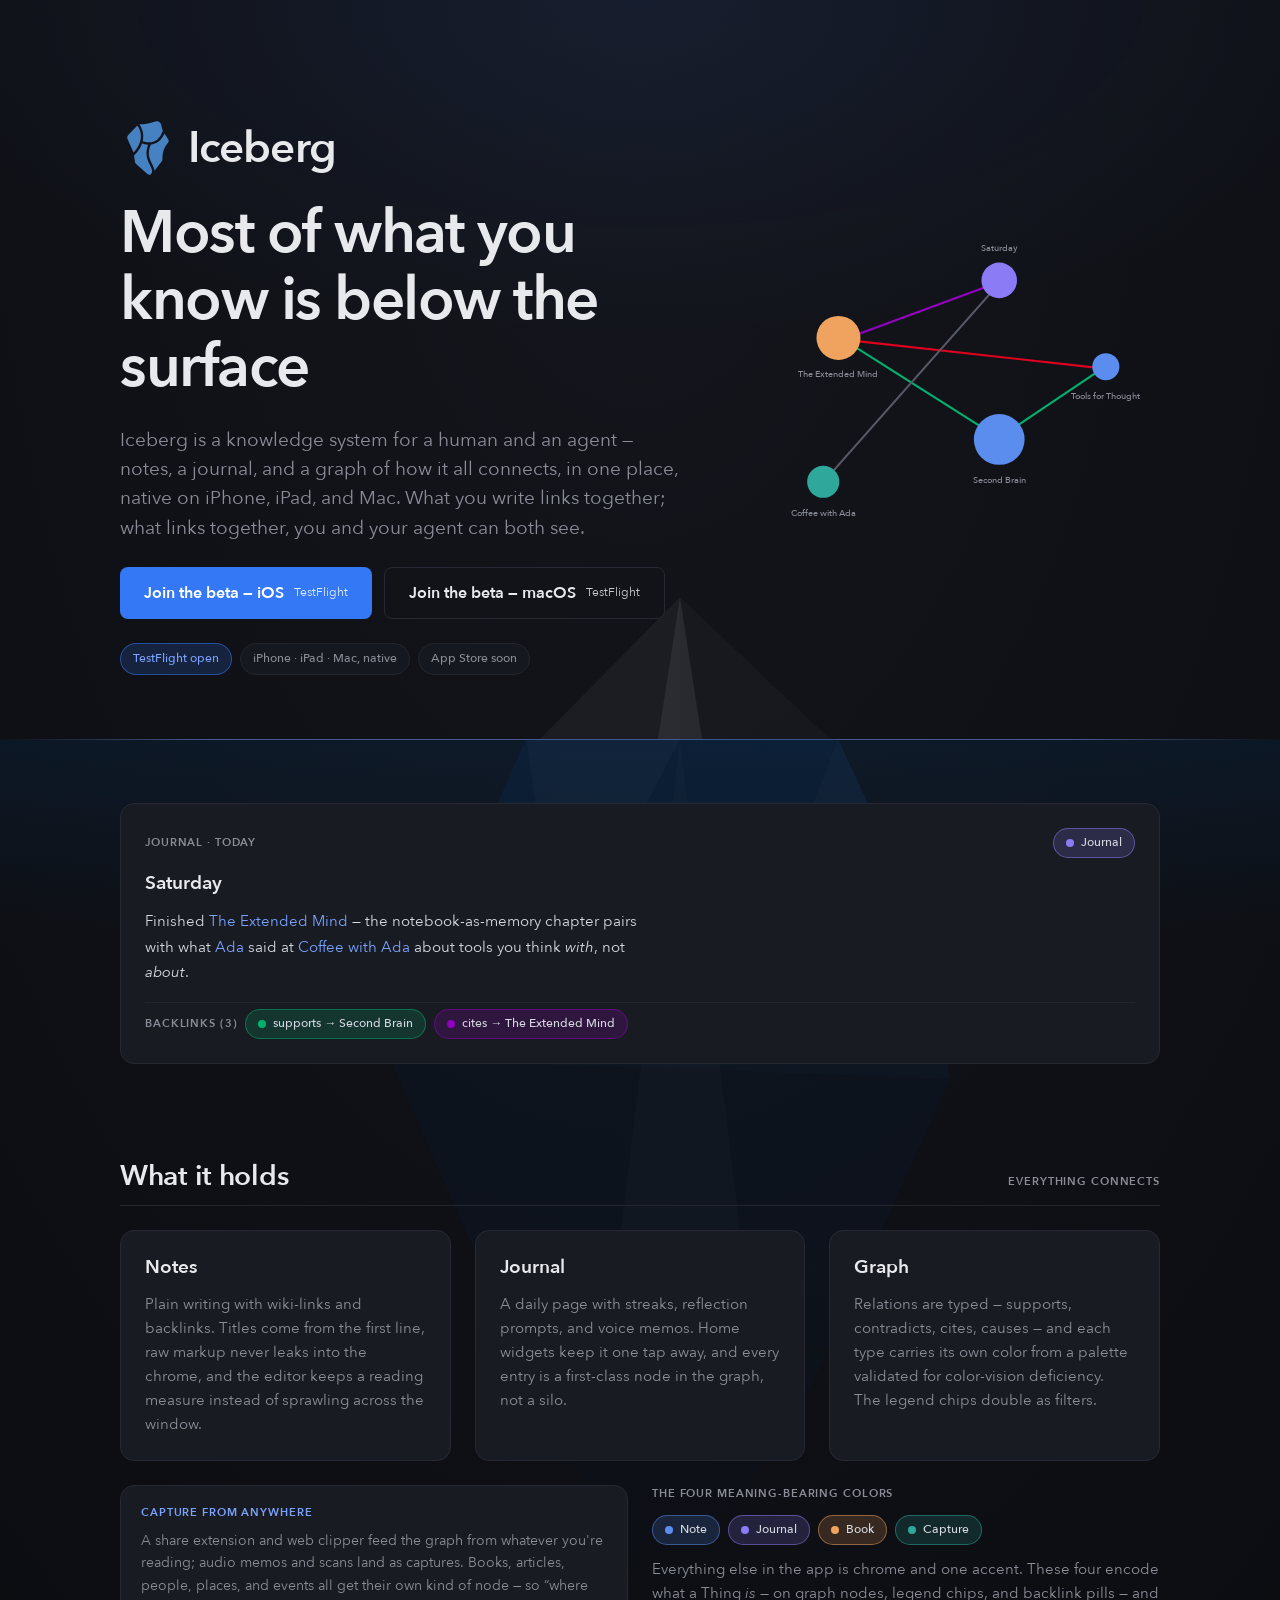
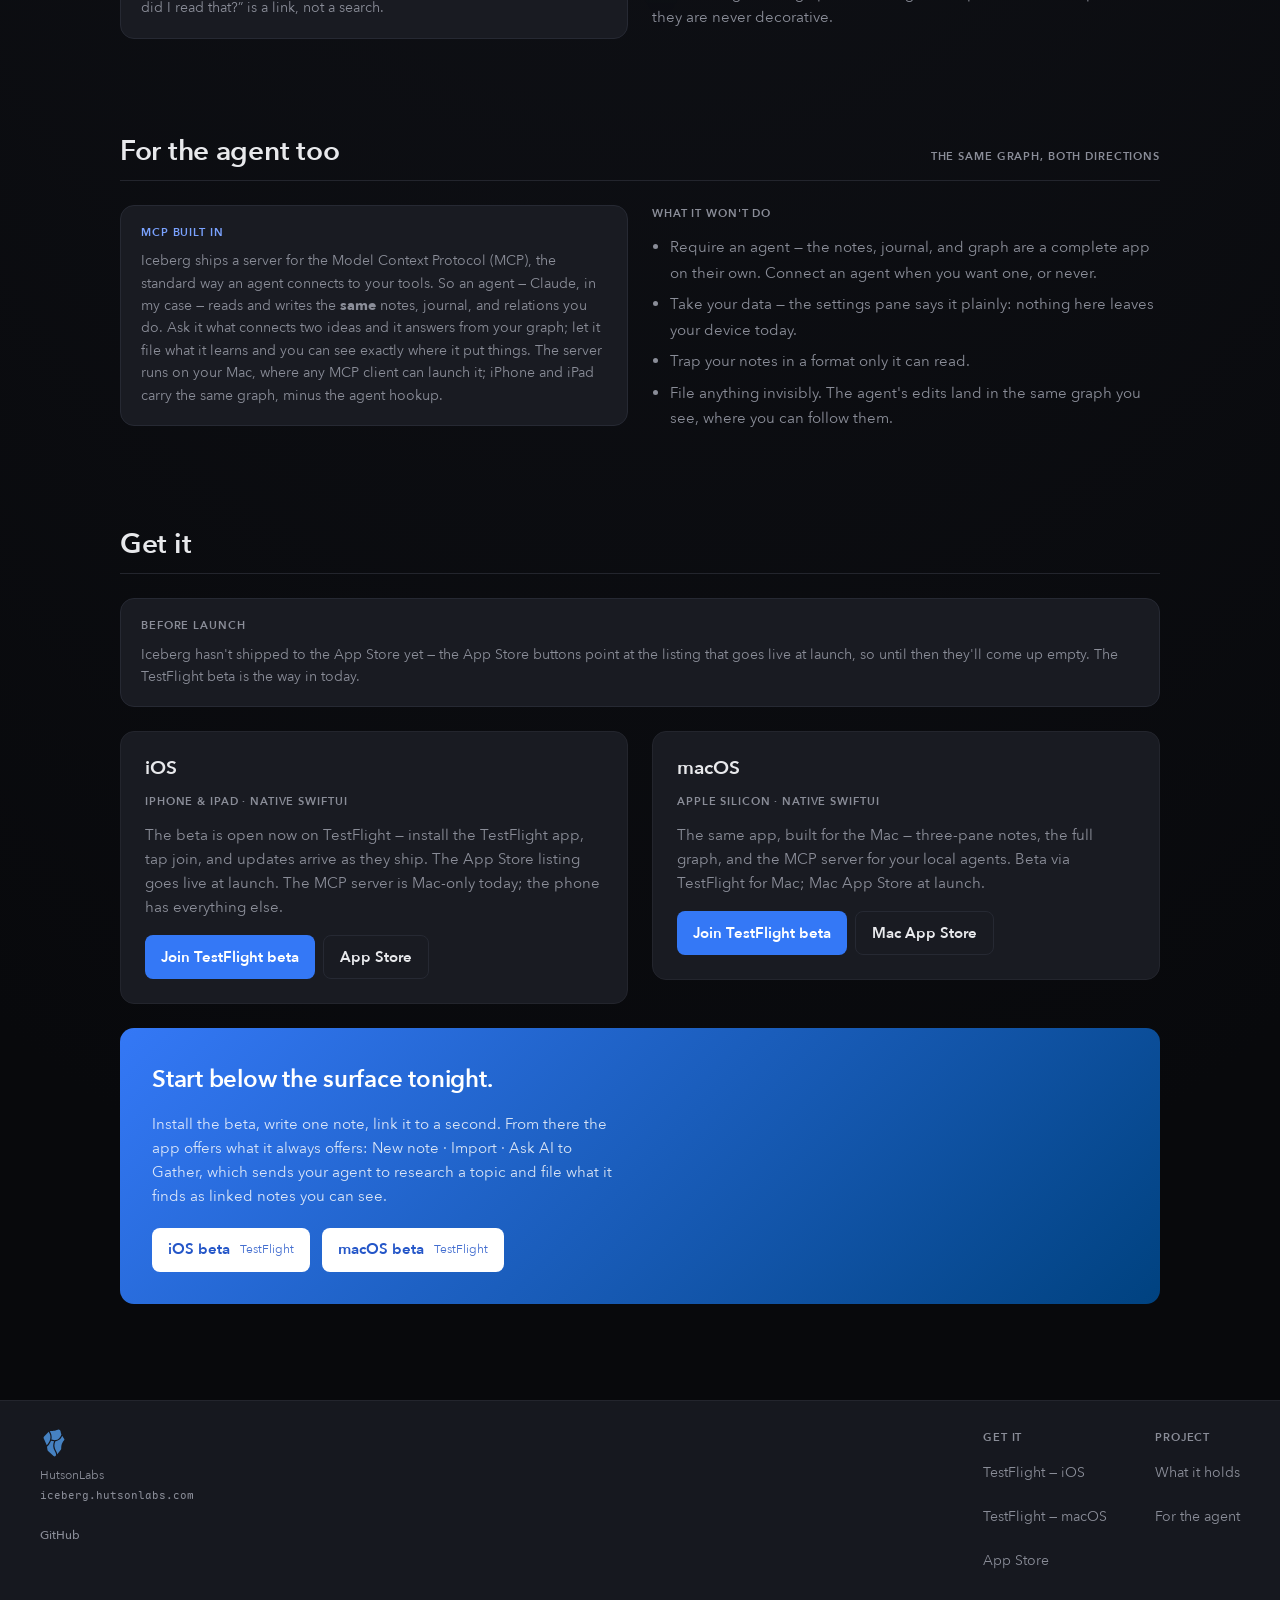
==== commit b4b6116c: "polish" ====
--- a/site/index.html
+++ b/site/index.html
@@ -171,7 +171,7 @@
     <!-- The graph as the app draws it: flat content-type circles, opaque typed
          edges from RelationPalette, labels at rest, chromeless. -->
     <svg class="hero-graph ice-graph" viewBox="0 0 520 440" role="img"
-         aria-label="A small knowledge graph: a journal entry cites a book, the book supports a note, and a captured conversation links them together.">
+         aria-label="A small knowledge graph: a journal entry cites a book, the book supports one note and contradicts another, and a captured conversation links them together.">
       <g class="ice-graph__edge" fill="none">
         <line x1="330" y1="84"  x2="146" y2="152" stroke="var(--rel-cites)"/>
         <line x1="146" y1="152" x2="326" y2="266" stroke="var(--rel-supports)"/>
@@ -401,8 +401,8 @@
 </main>
 
 <footer class="ice-footer">
-  <div style="display:flex;flex-direction:column;gap:8px">
-    <img src="assets/favicon.svg" alt="" width="28" height="28" style="display:block">
+  <div class="ice-footer__brand">
+    <img src="assets/favicon.svg" alt="" width="28" height="28">
     <div class="ice-footer__meta">HutsonLabs<br><span class="ice-mono">iceberg.hutsonlabs.com</span></div>
     <a class="ice-footer__repo" href="https://github.com/HutsonLabs">GitHub</a>
   </div>
--- a/site/styles.css
+++ b/site/styles.css
@@ -156,16 +156,11 @@
 /* Interaction states live here because hover/active/focus cannot be expressed
    inline. One curve, one duration, no delays. */
 
-/* --- links ------------------------------------------------------------- */
-.ice-link{color:var(--link);text-decoration:none;border-bottom:1px solid rgb(122 162 255 / .35);transition:color var(--dur-hover) var(--ease),border-color var(--dur-hover) var(--ease)}
-.ice-link:hover{color:var(--link-hover);border-bottom-color:var(--link-hover)}
-.ice-link:visited{color:var(--link)}
-
 /* --- button ------------------------------------------------------------ */
 .ice-btn{display:inline-flex;align-items:center;justify-content:center;gap:10px;font-family:var(--font-ui);font-weight:var(--weight-strong);border-radius:var(--r-button);border:0;background:transparent;color:var(--ink);cursor:pointer;text-decoration:none;white-space:nowrap;transition:background var(--dur-hover) var(--ease),color var(--dur-hover) var(--ease),border-color var(--dur-hover) var(--ease),transform var(--dur-hover) var(--ease)}
 .ice-btn--lg{height:52px;padding:0 24px;font-size:16px}
 .ice-btn--sm{height:44px;padding:0 16px;font-size:15px}
-.ice-btn__meta{font-size:var(--mono-xs);font-weight:400;opacity:.7}
+.ice-btn__meta{font-size:var(--mono-xs);font-weight:400;opacity:.85}
 .ice-btn--primary{background:var(--accent);color:var(--ink-on-accent)}
 .ice-btn--primary:hover{background:var(--accent-hover)}
 .ice-btn--primary:active{background:var(--accent-active);transform:translateY(var(--press-shift))}
@@ -182,9 +177,11 @@
 .ice-btn:disabled,.ice-btn[aria-disabled=true]{background:transparent;border:1px solid var(--hairline);color:var(--ink-decor);cursor:not-allowed;transform:none}
 
 /* --- label (the app's signature eyebrow) -------------------------------- */
-/* 11pt semibold uppercase, +0.08em tracking, text.tertiary — everywhere the
-   app labels a section, and everywhere this page needs small chrome text. */
-.ice-eyebrow{font-family:var(--font-ui);font-size:var(--label);font-weight:var(--weight-strong);letter-spacing:var(--label-ls);text-transform:uppercase;color:var(--ink-dim)}
+/* 11pt semibold uppercase, +0.08em tracking — everywhere the app labels a
+   section, and everywhere this page needs small chrome text. The app's role
+   is text.tertiary, but at 11px on this backdrop that lands at 3.5:1; the
+   web page steps up one rung to text.secondary for WCAG AA. */
+.ice-eyebrow{font-family:var(--font-ui);font-size:var(--label);font-weight:var(--weight-strong);letter-spacing:var(--label-ls);text-transform:uppercase;color:var(--ink-muted)}
 
 /* --- chip (status / platform) ------------------------------------------- */
 /* State is chrome + the one accent, as in the app: neutral by default, an
@@ -206,8 +203,6 @@
 a.ice-typechip:focus-visible{outline:2px solid var(--focus);outline-offset:2px}
 .ice-typechip--supports{--dot:var(--rel-supports)}
 .ice-typechip--cites{--dot:var(--rel-cites)}
-.ice-typechip--contradicts{--dot:var(--rel-contradicts)}
-.ice-typechip--related{--dot:var(--rel-related)}
 
 /* --- section head -------------------------------------------------------- */
 /* Title + hairline. The app numbers nothing. */
@@ -225,12 +220,12 @@
 
 /* --- callout ------------------------------------------------------------ */
 /* A raised card with a labeled eyebrow — no page-only status colors. Info and
-   ok speak in the accent family; the cautionary note stays chrome gray. */
+   ok speak in the accent family; the cautionary note keeps the eyebrow's
+   chrome gray. */
 .ice-callout{background:var(--card);border:1px solid var(--hairline-strong);border-radius:var(--r-card);padding:18px 20px;display:flex;flex-direction:column;gap:8px;align-items:flex-start}
 .ice-callout__label{flex:none}
 .ice-callout__body{margin:0;font-family:var(--font-ui);font-size:var(--body-xs);line-height:1.6;color:var(--ink-muted)}
 .ice-callout--info .ice-callout__label,.ice-callout--ok .ice-callout__label{color:var(--link)}
-.ice-callout--warn .ice-callout__label{color:var(--ink-dim)}
 
 /* --- note card (a note the way the app renders it — never as code) ------- */
 .ice-note{background:var(--card);border:1px solid var(--border-card);border-radius:var(--r-card);padding:var(--pad-card);display:flex;flex-direction:column;gap:10px;min-width:0}
@@ -259,13 +254,18 @@
 
 /* --- footer -------------------------------------------------------------- */
 .ice-footer{background:var(--well);border-top:1px solid var(--hairline);padding:28px var(--page-pad);display:flex;align-items:flex-start;gap:40px;flex-wrap:wrap}
-.ice-footer__meta{font-family:var(--font-ui);font-size:var(--mono-xs);color:var(--ink-dim);line-height:1.7}
-.ice-footer__meta .ice-mono{font-family:var(--font-mono);font-size:var(--micro,11px)}
+.ice-footer__brand{display:flex;flex-direction:column;gap:var(--s-2)}
+.ice-footer__brand>img{display:block}
+.ice-footer__meta{font-family:var(--font-ui);font-size:var(--mono-xs);color:var(--ink-muted);line-height:1.7}
+.ice-footer__meta .ice-mono{font-family:var(--font-mono);font-size:var(--label)}
 .ice-footer__repo{display:inline-flex;align-items:center;gap:6px;font-family:var(--font-ui);font-size:var(--mono-xs);font-weight:500;color:var(--ink-muted);text-decoration:none;min-height:var(--target-min);transition:color var(--dur-hover) var(--ease)}
 .ice-footer__repo:hover{color:var(--link)}
 .ice-footer__cols{display:flex;gap:48px;margin-left:auto;font-family:var(--font-ui);font-size:var(--body-xs);flex-wrap:wrap}
-.ice-footer__col{display:flex;flex-direction:column;gap:8px}
-.ice-footer__link{color:var(--ink-muted);text-decoration:none;transition:color var(--dur-hover) var(--ease)}
+/* Links stack with no extra gap: each one's 44px minimum target supplies the
+   visual rhythm itself. */
+.ice-footer__col{display:flex;flex-direction:column;align-items:flex-start;gap:0}
+.ice-footer__head{margin-bottom:var(--s-1)}
+.ice-footer__link{display:inline-flex;align-items:center;min-height:var(--target-min);color:var(--ink-muted);text-decoration:none;transition:color var(--dur-hover) var(--ease)}
 .ice-footer__link:hover{color:var(--ink)}
 
 /* --- skip link ----------------------------------------------------------- */
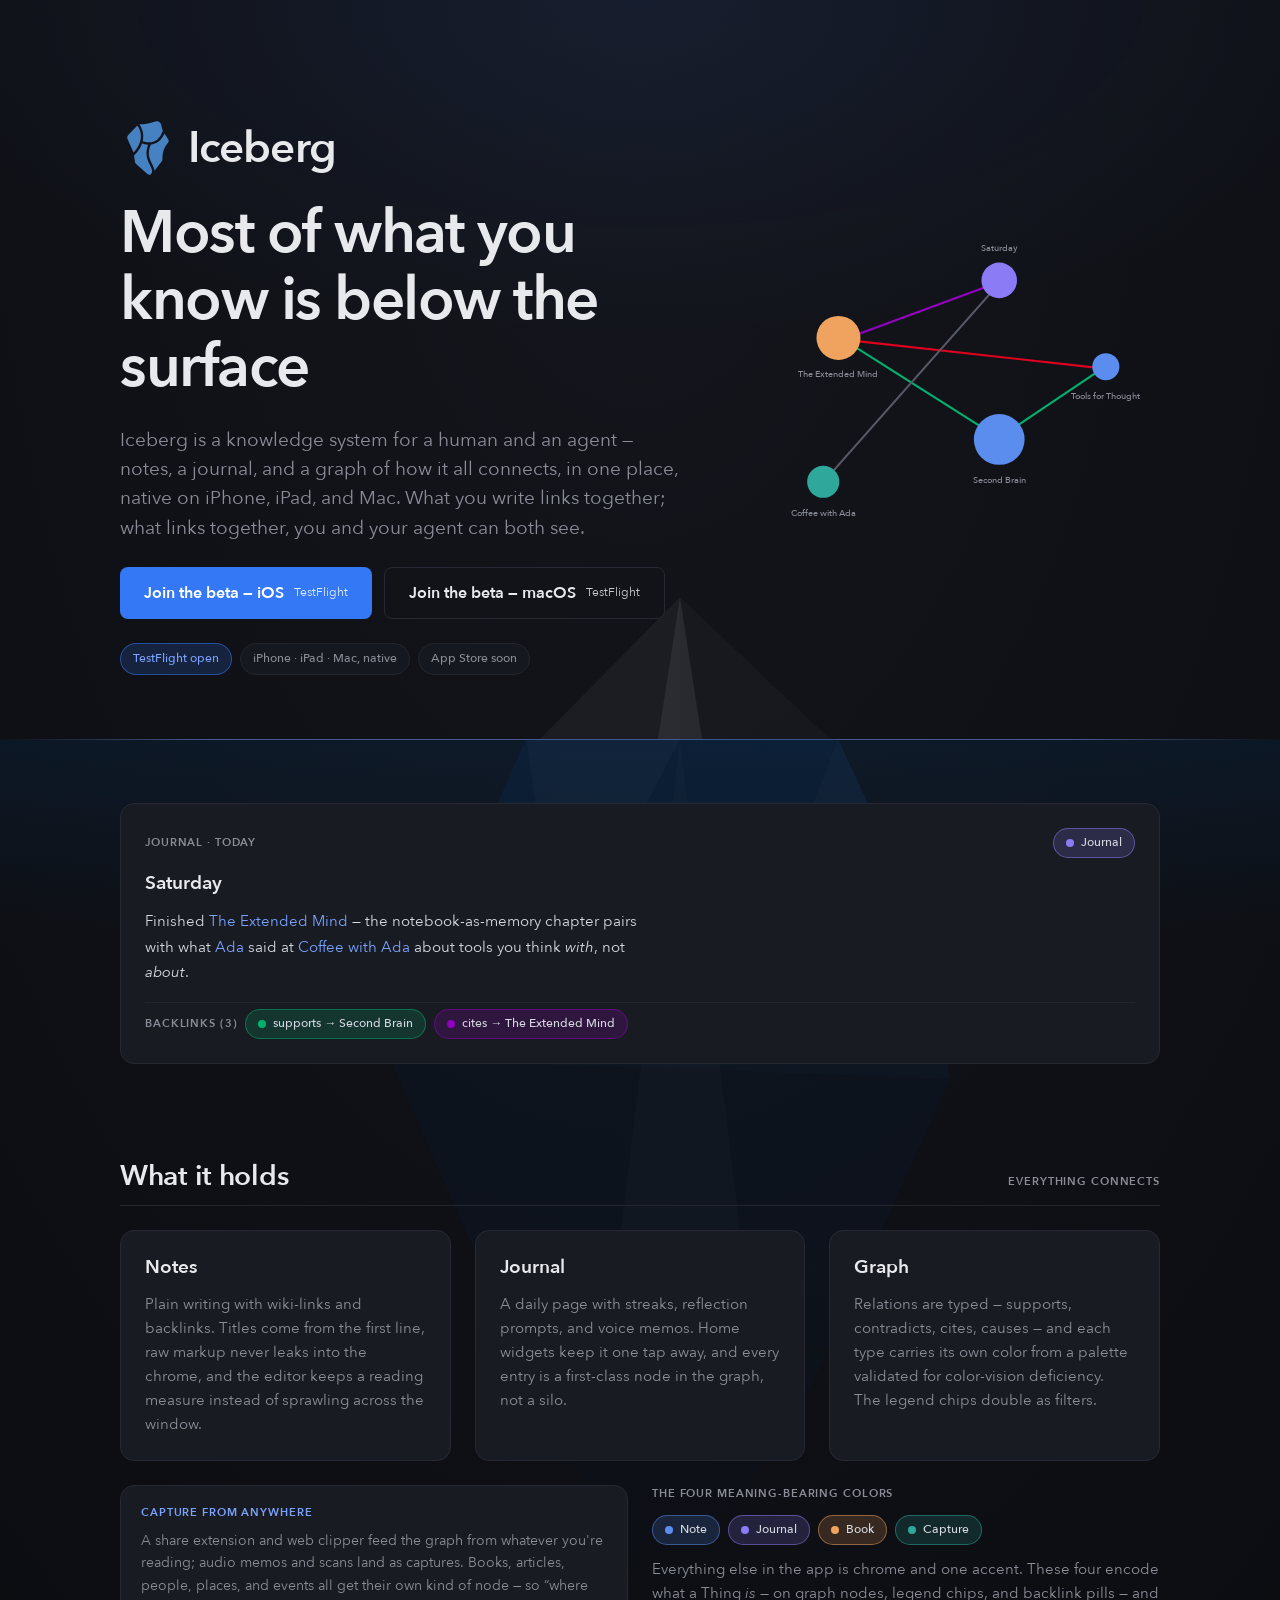
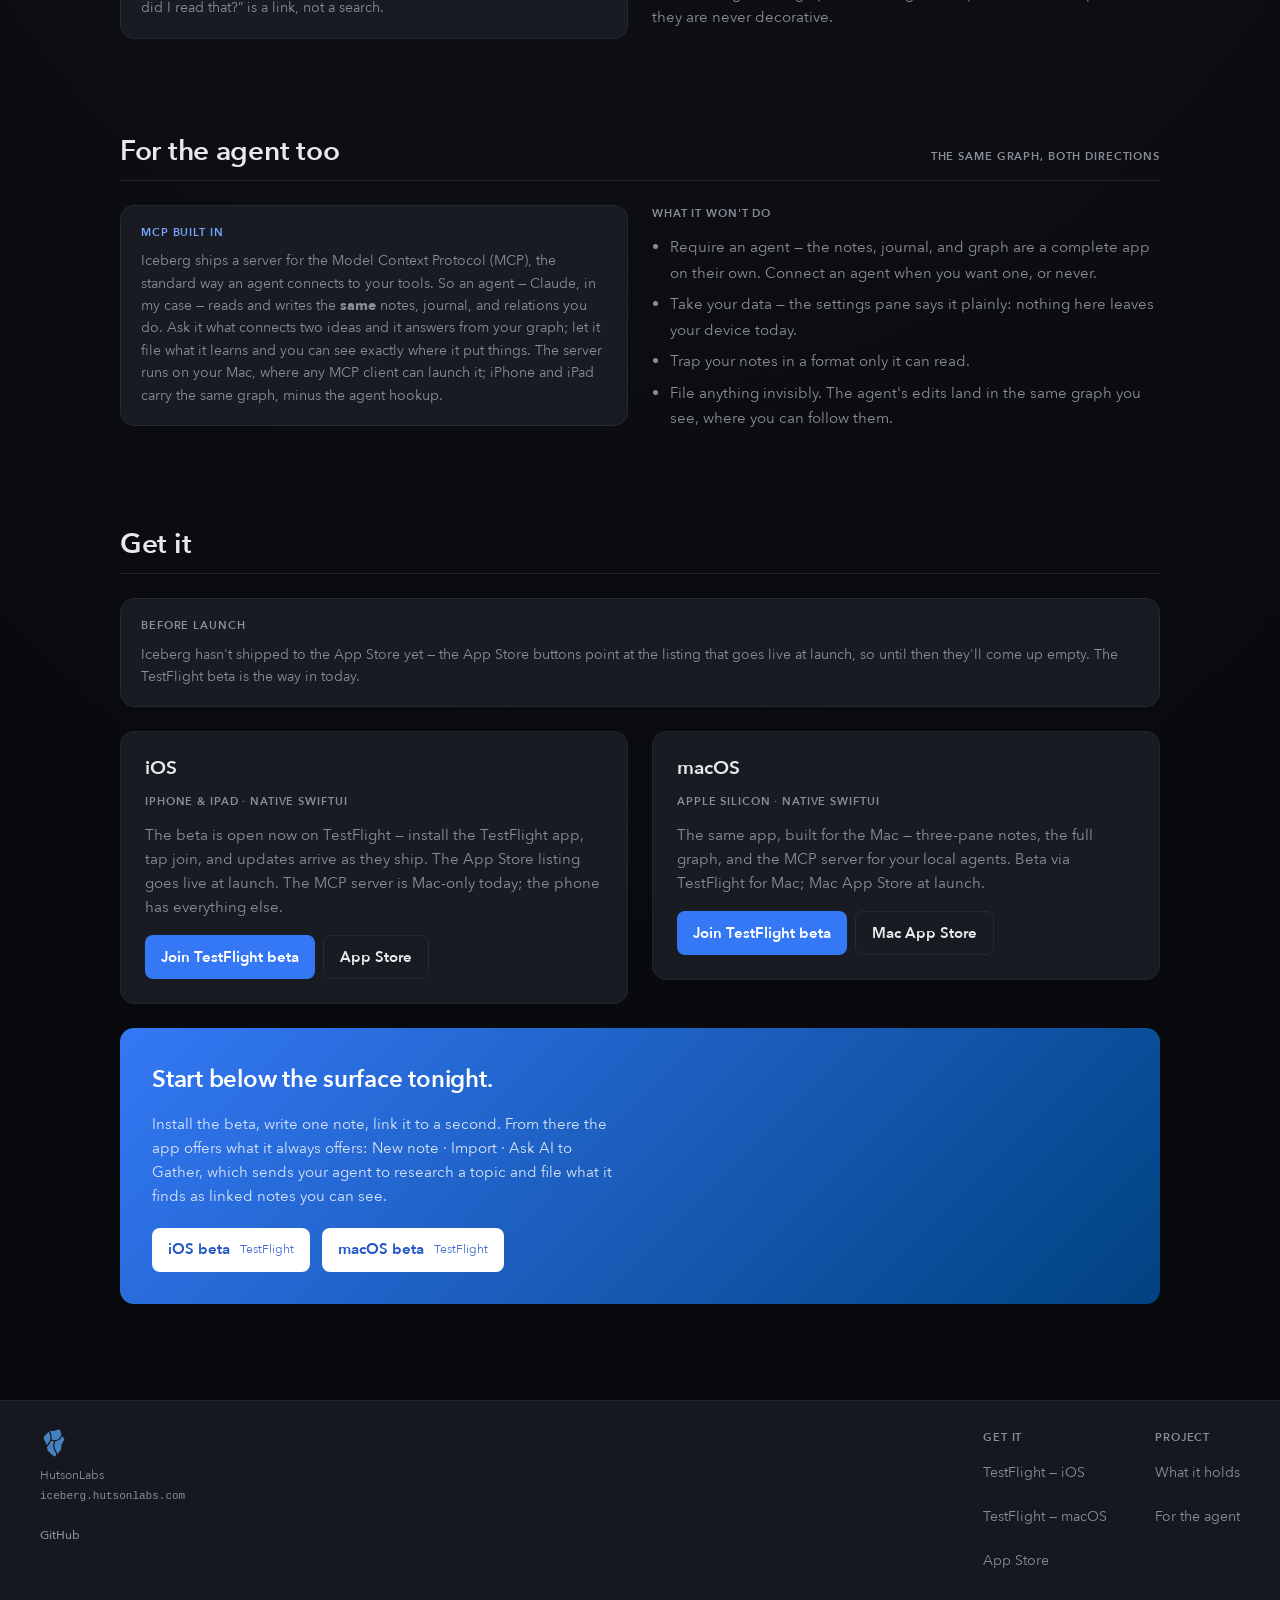
==== commit e82fb3cc: "tweaks" ====
--- a/site/index.html
+++ b/site/index.html
@@ -1,425 +1,296 @@
 <!doctype html>
 <html lang="en">
-<head>
-  <meta charset="utf-8">
-  <meta name="viewport" content="width=device-width, initial-scale=1">
-  <meta name="color-scheme" content="dark">
-  <title>Iceberg — a knowledge system for a human and an agent</title>
-  <meta name="description" content="Iceberg — notes, journal, and a typed knowledge graph that you and your agent share. Native on iPhone, iPad, and Mac. Beta open on TestFlight.">
-
-  <!-- ============================================================ -->
-  <!-- LAUNCH LINKS — the only URLs on this page that ever change.  -->
-  <!-- Search for data-launch-link to find every occurrence:        -->
-  <!--   testflight-ios : https://testflight.apple.com/join/XXXXXXXX          (PLACEHOLDER) -->
-  <!--   testflight-mac : https://testflight.apple.com/join/YYYYYYYY          (PLACEHOLDER) -->
-  <!--   appstore-ios   : https://apps.apple.com/app/iceberg/id0000000000     (PLACEHOLDER id) -->
-  <!--   appstore-mac   : https://apps.apple.com/app/iceberg/id0000000000?platform=mac (PLACEHOLDER id) -->
-  <!-- When the App Store listing is live, also delete the warn     -->
-  <!-- callout in the "Get it" section.                             -->
-  <!-- ============================================================ -->
-
-  <link rel="icon" type="image/svg+xml" href="assets/favicon.svg">
-  <link rel="apple-touch-icon" href="assets/favicon.svg">
-  <link rel="preload" href="assets/fonts/AvenirNext-Regular.woff2" as="font" type="font/woff2" crossorigin>
-  <link rel="preload" href="assets/fonts/AvenirNext-DemiBold.woff2" as="font" type="font/woff2" crossorigin>
-  <link rel="stylesheet" href="styles.css">
-
-  <meta property="og:type" content="website">
-  <meta property="og:title" content="Iceberg — a knowledge system for a human and an agent">
-  <meta property="og:description" content="Notes, journal, and a typed knowledge graph that you and your agent share. Native on iPhone, iPad, and Mac. Beta open on TestFlight.">
-  <meta property="og:url" content="https://iceberg.hutsonlabs.com/">
-  <meta property="og:image" content="https://iceberg.hutsonlabs.com/assets/og.svg">
-  <meta name="twitter:card" content="summary">
-
-  <style>
-    /* Page layout only. Every value is a design-system token; anything reusable
-       lives in styles.css, whose tokens are transcribed from the app's
-       DesignPalette.swift and FontRole.swift. */
-    *, *::before, *::after { box-sizing: border-box; }
-    body, h1, h2, h3, p, ul, figure { margin: 0; }
-
-    html { scroll-behavior: smooth; }
-    body {
-      min-height: 100vh;
-      /* The berg artwork bleeds past the viewport edges, so the body clips
-         horizontally instead of growing a scrollbar. */
-      background: var(--grad-ground) no-repeat var(--backdrop-lo);
-      overflow-x: clip;
-      color: var(--ink);
-      font-family: var(--font-ui);
-      font-size: var(--body);
-      line-height: var(--body-lh);
-      -webkit-font-smoothing: antialiased;
-    }
-
-    .wrap { width: 100%; max-width: var(--content-max); margin: 0 auto; padding: 0 var(--page-pad); }
-
-    main { display: flex; flex-direction: column; gap: var(--rhythm-section); padding: var(--s-16) 0 var(--rhythm-section); }
-
-    /* ---- the waterline — the page is the iceberg ----
-       The hero floats above this line; everything the product holds sits
-       below it. Sunlight scatters just under the surface, the faceted mass
-       descends behind the content, and the light is gone by the time the
-       scroll reaches the gradient CTA — the deepest point on the page.
-       z-index -1 keeps the whole drawing behind content but above the
-       body's ground. */
-    .waterline { position: relative; z-index: -1; height: 0; }
-    .waterline::before {
-      content: ""; position: absolute; left: 0; right: 0; top: 0; height: 1px;
-      background: linear-gradient(90deg, transparent, rgb(122 162 255 / .5) 16% 84%, transparent);
-    }
-    .waterline::after {
-      content: ""; position: absolute; left: 0; right: 0; top: 1px; height: 200px;
-      background: linear-gradient(180deg, rgb(0 66 128 / .16), transparent);
-    }
-    .waterline__berg {
-      position: absolute; top: -200px; left: 50%; transform: translateX(-50%);
-      display: block;
-      -webkit-mask-image: linear-gradient(180deg, #000 55%, transparent 92%);
-      mask-image: linear-gradient(180deg, #000 55%, transparent 92%);
-    }
-
-    /* ---- hero — copy beside the graph, the app's signature image ---- */
-    .hero { padding: var(--rhythm-hero) 0 var(--s-16); }
-    .hero .wrap {
-      display: grid; grid-template-columns: minmax(0, 1fr) minmax(0, 440px);
-      gap: var(--s-10); align-items: center;
-    }
-    .hero-copy { display: flex; flex-direction: column; align-items: flex-start; gap: var(--s-6); }
-    /* Mark and wordmark on one row; the wordmark's line box is the mark's own height. */
-    .mark { display: flex; align-items: center; gap: var(--s-3); }
-    .mark img { display: block; width: 56px; height: 56px; flex: none; }
-    .mark span {
-      font-size: var(--display-l); line-height: 56px; font-weight: var(--weight-strong);
-      letter-spacing: var(--display-l-ls);
-    }
-    .hero h1 {
-      font-size: clamp(var(--display-xl-mobile), 6vw, var(--display-hero));
-      line-height: var(--display-xl-lh); letter-spacing: var(--display-xl-ls);
-      font-weight: var(--weight-strong); max-width: 16ch;
-    }
-    .lead { font-size: var(--body-lead); line-height: var(--body-lead-lh); color: var(--ink-muted); max-width: var(--measure-lead); }
-    .row { display: flex; flex-wrap: wrap; gap: var(--s-3); align-items: center; }
-    .row--tight { gap: var(--s-2); }
-
-    /* ---- sections ---- */
-    section { display: flex; flex-direction: column; gap: var(--s-6); }
-    .grid-3 { display: grid; grid-template-columns: repeat(3, 1fr); gap: var(--gutter); }
-    .grid-2 { display: grid; grid-template-columns: 1fr 1fr; gap: var(--gutter); align-items: start; }
-    /* Long lines scroll inside their own block instead of widening the column. */
-    .grid-3 > *, .grid-2 > * { min-width: 0; }
-    .stack { display: flex; flex-direction: column; gap: var(--s-3); min-width: 0; }
-    .note-list {
-      margin: 0; padding-left: 18px; font-size: var(--body-s); line-height: 1.7;
-      color: var(--ink-muted); display: flex; flex-direction: column; gap: 6px;
-    }
-    .card-actions { margin-top: auto; padding-top: var(--s-1); display: flex; flex-wrap: wrap; gap: var(--s-2); }
-
-    /* ---- responsive — the phone is the default, not the fallback ---- */
-    @media (max-width: 1199px) { .wrap { padding: 0 var(--page-pad-md); } .ice-footer { padding-left: var(--page-pad-md); padding-right: var(--page-pad-md); } }
-    @media (max-width: 1023px) {
-      .grid-3 { grid-template-columns: 1fr 1fr; }
-      /* Three equivalent cards on a two-column grid: the last one takes the
-         full row instead of sitting beside an empty cell. */
-      .grid-3 > :last-child { grid-column: 1 / -1; }
-      .grid-3 > :last-child .ice-feature__body { max-width: var(--measure-lead); }
-      .hero .wrap { grid-template-columns: 1fr; }
-      .hero-graph { max-width: 440px; }
-    }
-    @media (max-width: 767px) {
-      .wrap { padding: 0 var(--page-pad-sm); }
-      .ice-footer { padding-left: var(--page-pad-sm); padding-right: var(--page-pad-sm); }
-      main { gap: var(--rhythm-section-mobile); padding: var(--s-10) 0 var(--rhythm-section-mobile); }
-      .hero { padding: var(--s-16) 0 var(--s-10); }
-      .mark img { width: 40px; height: 40px; }
-      .mark span { font-size: var(--display-l-mobile); line-height: 40px; }
-      .grid-3, .grid-2 { grid-template-columns: 1fr; }
-      .ice-sechead__note { display: none; }
-    }
-  </style>
-</head>
-<body>
-<a class="ice-skiplink" href="#main">Skip to content</a>
-
-<div class="hero">
-  <div class="wrap">
-    <div class="hero-copy">
-      <div class="mark">
-        <img src="assets/favicon.svg" alt="" width="56" height="56">
-        <span>Iceberg</span>
-      </div>
-      <h1>Most of what you know is below the surface</h1>
-      <p class="lead">Iceberg is a knowledge system for a human and an agent —
-      notes, a journal, and a graph of how it all connects, in one place, native
-      on iPhone, iPad, and Mac. What you write links together; what links
-      together, you and your agent can both see.</p>
-
-      <div class="row">
-        <a class="ice-btn ice-btn--primary ice-btn--lg" data-launch-link="testflight-ios"
-           href="https://testflight.apple.com/join/XXXXXXXX">Join the beta — iOS<span class="ice-btn__meta">TestFlight</span></a>
-        <a class="ice-btn ice-btn--secondary ice-btn--lg" data-launch-link="testflight-mac"
-           href="https://testflight.apple.com/join/YYYYYYYY">Join the beta — macOS<span class="ice-btn__meta">TestFlight</span></a>
-      </div>
-
-      <div class="row row--tight">
-        <span class="ice-badge ice-badge--accent">TestFlight open</span>
-        <span class="ice-badge">iPhone · iPad · Mac, native</span>
-        <span class="ice-badge">App Store soon</span>
+  <head>
+    <meta charset="utf-8">
+    <meta name="viewport" content="width=device-width, initial-scale=1">
+    <meta name="color-scheme" content="dark">
+    <title>Iceberg — a knowledge system for a human and an agent</title>
+    <meta name="description" content="Iceberg — notes, journal, and a typed knowledge graph that you and your agent share. Native on iPhone, iPad, and Mac. Beta open on TestFlight.">  
+    <link rel="icon" type="image/svg+xml" href="assets/favicon.svg">
+    <link rel="apple-touch-icon" href="assets/favicon.svg">
+    <link rel="preload" href="assets/fonts/AvenirNext-Regular.woff2" as="font" type="font/woff2" crossorigin>
+    <link rel="preload" href="assets/fonts/AvenirNext-DemiBold.woff2" as="font" type="font/woff2" crossorigin>
+    <link rel="stylesheet" href="styles.css">
+    <meta property="og:type" content="website">
+    <meta property="og:title" content="Iceberg — a knowledge system for a human and an agent">
+    <meta property="og:description" content="Notes, journal, and a typed knowledge graph that you and your agent share. Native on iPhone, iPad, and Mac. Beta open on TestFlight.">
+    <meta property="og:url" content="https://iceberg.hutsonlabs.com/">
+    <meta property="og:image" content="https://iceberg.hutsonlabs.com/assets/og.svg">
+    <meta name="twitter:card" content="summary">
+  </head>
+  <body>
+    <a class="ice-skiplink" href="#main">Skip to content</a>
+    <div class="hero">
+      <div class="wrap">
+        <div class="hero-copy">
+          <div class="mark">
+            <img src="assets/favicon.svg" alt="" width="56" height="56">
+            <span>Iceberg</span>
+          </div>
+          <h1>Most of what you know is below the surface</h1>
+          <p class="lead">Iceberg is a knowledge system for a human and an agent —
+          notes, a journal, and a graph of how it all connects, in one place, native
+          on iPhone, iPad, and Mac. What you write links together; what links
+          together, you and your agent can both see.</p>
+    
+          <div class="row">
+            <a class="ice-btn ice-btn--primary ice-btn--lg" data-launch-link="testflight-ios"
+               href="https://testflight.apple.com/join/XXXXXXXX">Join the beta — iOS<span class="ice-btn__meta">TestFlight</span></a>
+            <a class="ice-btn ice-btn--secondary ice-btn--lg" data-launch-link="testflight-mac"
+               href="https://testflight.apple.com/join/YYYYYYYY">Join the beta — macOS<span class="ice-btn__meta">TestFlight</span></a>
+          </div>
+    
+          <div class="row row--tight">
+            <span class="ice-badge ice-badge--accent">TestFlight open</span>
+            <span class="ice-badge">iPhone · iPad · Mac, native</span>
+            <span class="ice-badge">App Store soon</span>
+          </div>
+        </div>
+    
+        <!-- The graph as the app draws it: flat content-type circles, opaque typed
+             edges from RelationPalette, labels at rest, chromeless. -->
+        <svg class="hero-graph ice-graph" viewBox="0 0 520 440" role="img"
+             aria-label="A small knowledge graph: a journal entry cites a book, the book supports one note and contradicts another, and a captured conversation links them together.">
+          <g class="ice-graph__edge" fill="none">
+            <line x1="330" y1="84"  x2="146" y2="152" stroke="var(--rel-cites)"/>
+            <line x1="146" y1="152" x2="326" y2="266" stroke="var(--rel-supports)"/>
+            <line x1="452" y1="186" x2="336" y2="264" stroke="var(--rel-supports)"/>
+            <line x1="146" y1="152" x2="452" y2="186" stroke="var(--rel-contradicts)"/>
+            <line x1="126" y1="316" x2="326" y2="90"  stroke="var(--rel-related)"/>
+          </g>
+          <!-- One group per node so the note card below can link straight into
+               the graph — :target draws the ring, no script involved. -->
+          <g class="ice-graph__node" id="g-extended-mind">
+            <circle cx="140" cy="150" r="26" fill="var(--type-book)"/>
+            <text class="ice-graph__label" x="140" y="196">The Extended Mind</text>
+          </g>
+          <g class="ice-graph__node" id="g-saturday">
+            <circle cx="330" cy="82" r="21" fill="var(--type-journal)"/>
+            <text class="ice-graph__label" x="330" y="47">Saturday</text>
+          </g>
+          <g class="ice-graph__node" id="g-second-brain">
+            <circle cx="330" cy="270" r="30" fill="var(--type-note)"/>
+            <text class="ice-graph__label" x="330" y="322">Second Brain</text>
+          </g>
+          <g class="ice-graph__node" id="g-coffee-with-ada">
+            <circle cx="122" cy="320" r="19" fill="var(--type-capture)"/>
+            <text class="ice-graph__label" x="122" y="360">Coffee with Ada</text>
+          </g>
+          <g class="ice-graph__node" id="g-tools-for-thought">
+            <circle cx="456" cy="184" r="16" fill="var(--type-note)"/>
+            <text class="ice-graph__label" x="456" y="222">Tools for Thought</text>
+          </g>
+        </svg>
       </div>
     </div>
-
-    <!-- The graph as the app draws it: flat content-type circles, opaque typed
-         edges from RelationPalette, labels at rest, chromeless. -->
-    <svg class="hero-graph ice-graph" viewBox="0 0 520 440" role="img"
-         aria-label="A small knowledge graph: a journal entry cites a book, the book supports one note and contradicts another, and a captured conversation links them together.">
-      <g class="ice-graph__edge" fill="none">
-        <line x1="330" y1="84"  x2="146" y2="152" stroke="var(--rel-cites)"/>
-        <line x1="146" y1="152" x2="326" y2="266" stroke="var(--rel-supports)"/>
-        <line x1="452" y1="186" x2="336" y2="264" stroke="var(--rel-supports)"/>
-        <line x1="146" y1="152" x2="452" y2="186" stroke="var(--rel-contradicts)"/>
-        <line x1="126" y1="316" x2="326" y2="90"  stroke="var(--rel-related)"/>
-      </g>
-      <!-- One group per node so the note card below can link straight into
-           the graph — :target draws the ring, no script involved. -->
-      <g class="ice-graph__node" id="g-extended-mind">
-        <circle cx="140" cy="150" r="26" fill="var(--type-book)"/>
-        <text class="ice-graph__label" x="140" y="196">The Extended Mind</text>
-      </g>
-      <g class="ice-graph__node" id="g-saturday">
-        <circle cx="330" cy="82" r="21" fill="var(--type-journal)"/>
-        <text class="ice-graph__label" x="330" y="47">Saturday</text>
-      </g>
-      <g class="ice-graph__node" id="g-second-brain">
-        <circle cx="330" cy="270" r="30" fill="var(--type-note)"/>
-        <text class="ice-graph__label" x="330" y="322">Second Brain</text>
-      </g>
-      <g class="ice-graph__node" id="g-coffee-with-ada">
-        <circle cx="122" cy="320" r="19" fill="var(--type-capture)"/>
-        <text class="ice-graph__label" x="122" y="360">Coffee with Ada</text>
-      </g>
-      <g class="ice-graph__node" id="g-tools-for-thought">
-        <circle cx="456" cy="184" r="16" fill="var(--type-note)"/>
-        <text class="ice-graph__label" x="456" y="222">Tools for Thought</text>
-      </g>
-    </svg>
-  </div>
-</div>
-
-<!-- The waterline. Above it, the tip; below it, the mass — drawn from the
-     palette the page already owns (white and the Insights gradient's deep
-     stop, both at low alpha). The below-water facets sit 14px left of the
-     tip: refraction. -->
-<div class="waterline" aria-hidden="true">
-  <svg class="waterline__berg" width="1440" height="1240" viewBox="0 0 1440 1240">
-    <!-- tip, above the line -->
-    <polygon points="760,58 620,200 760,200" fill="rgb(255 255 255 / .045)"/>
-    <polygon points="760,58 760,200 910,200" fill="rgb(255 255 255 / .028)"/>
-    <polygon points="760,58 738,200 782,200" fill="rgb(255 255 255 / .07)"/>
-    <!-- mass, below the line -->
-    <polygon points="606,200 918,200 1004,384 516,402" fill="rgb(0 66 128 / .16)"/>
-    <polygon points="516,402 1004,384 1030,540 470,520" fill="rgb(0 66 128 / .11)"/>
-    <polygon points="470,520 1030,540 890,850 620,860" fill="rgb(0 66 128 / .07)"/>
-    <polygon points="620,860 890,850 740,1090" fill="rgb(0 66 128 / .045)"/>
-    <!-- crystalline planes catching what light gets down -->
-    <polygon points="606,200 760,200 640,430" fill="rgb(255 255 255 / .025)"/>
-    <polygon points="918,200 1004,384 830,430" fill="rgb(255 255 255 / .018)"/>
-    <polygon points="760,200 700,700 820,690" fill="rgb(255 255 255 / .014)"/>
-  </svg>
-</div>
-
-<main id="main">
-
-  <section class="wrap" aria-label="A note, the way Iceberg renders it">
-    <div class="ice-note">
-      <div class="ice-note__head">
-        <span class="ice-eyebrow">Journal · Today</span>
-        <span class="ice-typechip ice-typechip--journal">Journal</span>
+    <div class="waterline" aria-hidden="true">
+      <svg class="waterline__berg" width="1440" height="1240" viewBox="0 0 1440 1240">
+        <!-- tip, above the line -->
+        <polygon points="760,58 620,200 760,200" fill="rgb(255 255 255 / .045)"/>
+        <polygon points="760,58 760,200 910,200" fill="rgb(255 255 255 / .028)"/>
+        <polygon points="760,58 738,200 782,200" fill="rgb(255 255 255 / .07)"/>
+        <!-- mass, below the line -->
+        <polygon points="606,200 918,200 1004,384 516,402" fill="rgb(0 66 128 / .16)"/>
+        <polygon points="516,402 1004,384 1030,540 470,520" fill="rgb(0 66 128 / .11)"/>
+        <polygon points="470,520 1030,540 890,850 620,860" fill="rgb(0 66 128 / .07)"/>
+        <polygon points="620,860 890,850 740,1090" fill="rgb(0 66 128 / .045)"/>
+        <!-- crystalline planes catching what light gets down -->
+        <polygon points="606,200 760,200 640,430" fill="rgb(255 255 255 / .025)"/>
+        <polygon points="918,200 1004,384 830,430" fill="rgb(255 255 255 / .018)"/>
+        <polygon points="760,200 700,700 820,690" fill="rgb(255 255 255 / .014)"/>
+      </svg>
+    </div>
+    <main id="main">
+      <section class="wrap" aria-label="A note, the way Iceberg renders it">
+        <div class="ice-note">
+          <div class="ice-note__head">
+            <span class="ice-eyebrow">Journal · Today</span>
+            <span class="ice-typechip ice-typechip--journal">Journal</span>
+          </div>
+          <p class="ice-note__title">Saturday</p>
+          <p class="ice-note__body">Finished <a class="ice-wikilink"
+          href="#g-extended-mind">The Extended Mind</a> — the notebook-as-memory
+          chapter pairs with what <a class="ice-wikilink"
+          href="#g-coffee-with-ada">Ada</a> said at <a class="ice-wikilink"
+          href="#g-coffee-with-ada">Coffee with Ada</a> about tools you think
+          <em>with</em>, not <em>about</em>.</p>
+          <div class="ice-note__links">
+            <span class="ice-eyebrow">Backlinks (3)</span>
+            <a class="ice-typechip ice-typechip--supports" href="#g-second-brain">supports → Second Brain</a>
+            <a class="ice-typechip ice-typechip--cites" href="#g-extended-mind">cites → The Extended Mind</a>
+          </div>
+        </div>
+      </section>
+    
+      <section class="wrap" id="what">
+        <div class="ice-sechead">
+          <h2 class="ice-sechead__title">What it holds</h2>
+          <span class="ice-sechead__note ice-eyebrow">Everything connects</span>
+        </div>
+    
+        <div class="grid-3">
+          <div class="ice-feature">
+            <h3 class="ice-feature__title">Notes</h3>
+            <p class="ice-feature__body">Plain writing with wiki-links and backlinks.
+            Titles come from the first line, raw markup never leaks into the chrome,
+            and the editor keeps a reading measure instead of sprawling across the
+            window.</p>
+          </div>
+          <div class="ice-feature">
+            <h3 class="ice-feature__title">Journal</h3>
+            <p class="ice-feature__body">A daily page with streaks, reflection
+            prompts, and voice memos. Home widgets keep it one tap away, and every
+            entry is a first-class node in the graph, not a silo.</p>
+          </div>
+          <div class="ice-feature">
+            <h3 class="ice-feature__title">Graph</h3>
+            <p class="ice-feature__body">Relations are typed — supports,
+            contradicts, cites, causes — and each type carries its own color from a
+            palette validated for color-vision deficiency. The legend chips double
+            as filters.</p>
+          </div>
+        </div>
+    
+        <div class="grid-2">
+          <div class="ice-callout ice-callout--info">
+            <span class="ice-callout__label ice-eyebrow">Capture from anywhere</span>
+            <p class="ice-callout__body">A share extension and web clipper feed the
+            graph from whatever you're reading; audio memos and scans land as
+            captures. Books, articles, people, places, and events all get their own
+            kind of node — so “where did I read that?” is a link, not a search.</p>
+          </div>
+          <div class="stack">
+            <span class="ice-eyebrow">The four meaning-bearing colors</span>
+            <div class="row row--tight">
+              <span class="ice-typechip ice-typechip--note">Note</span>
+              <span class="ice-typechip ice-typechip--journal">Journal</span>
+              <span class="ice-typechip ice-typechip--book">Book</span>
+              <span class="ice-typechip ice-typechip--capture">Capture</span>
+            </div>
+            <p class="ice-feature__body">Everything else in the app is chrome and
+            one accent. These four encode what a Thing <em>is</em> — on graph
+            nodes, legend chips, and backlink pills — and they are never
+            decorative.</p>
+          </div>
+        </div>
+      </section>
+    
+      <section class="wrap" id="agent">
+        <div class="ice-sechead">
+          <h2 class="ice-sechead__title">For the agent too</h2>
+          <span class="ice-sechead__note ice-eyebrow">The same graph, both directions</span>
+        </div>
+    
+        <div class="grid-2">
+          <div class="ice-callout ice-callout--ok">
+            <span class="ice-callout__label ice-eyebrow">MCP built in</span>
+            <p class="ice-callout__body">Iceberg ships a server for the Model
+            Context Protocol (MCP), the standard way an agent connects to your
+            tools. So an agent — Claude, in my case — reads and writes the
+            <strong>same</strong> notes, journal, and relations you do. Ask it what
+            connects two ideas and it answers from your graph; let it file what it
+            learns and you can see exactly where it put things. The server runs on
+            your Mac, where any MCP client can launch it; iPhone and iPad carry the
+            same graph, minus the agent hookup.</p>
+          </div>
+          <div class="stack">
+            <span class="ice-eyebrow">What it won't do</span>
+            <ul class="note-list">
+              <li>Require an agent — the notes, journal, and graph are a complete
+              app on their own. Connect an agent when you want one, or never.</li>
+              <li>Take your data — the settings pane says it plainly: nothing here
+              leaves your device today.</li>
+              <li>Trap your notes in a format only it can read.</li>
+              <li>File anything invisibly. The agent's edits land in the same graph
+              you see, where you can follow them.</li>
+            </ul>
+          </div>
+        </div>
+      </section>
+    
+      <section class="wrap" id="get">
+        <div class="ice-sechead">
+          <h2 class="ice-sechead__title">Get it</h2>
+        </div>
+    
+        <!-- Delete this callout when the App Store listing is live. -->
+        <div class="ice-callout ice-callout--warn">
+          <span class="ice-callout__label ice-eyebrow">Before launch</span>
+          <p class="ice-callout__body">Iceberg hasn't shipped to the App Store yet —
+          the App Store buttons point at the listing that goes live at launch, so
+          until then they'll come up empty. The TestFlight beta is the way in
+          today.</p>
+        </div>
+    
+        <div class="grid-2">
+          <div class="ice-card">
+            <h3 class="ice-feature__title">iOS</h3>
+            <span class="ice-eyebrow">iPhone &amp; iPad · native SwiftUI</span>
+            <p class="ice-feature__body">The beta is open now on TestFlight —
+            install the TestFlight app, tap join, and updates arrive as they ship.
+            The App Store listing goes live at launch. The MCP server is Mac-only
+            today; the phone has everything else.</p>
+            <div class="card-actions">
+              <a class="ice-btn ice-btn--primary ice-btn--sm" data-launch-link="testflight-ios"
+                 href="https://testflight.apple.com/join/XXXXXXXX">Join TestFlight beta</a>
+              <a class="ice-btn ice-btn--secondary ice-btn--sm" data-launch-link="appstore-ios"
+                 href="https://apps.apple.com/app/iceberg/id0000000000">App Store</a>
+            </div>
+          </div>
+    
+          <div class="ice-card">
+            <h3 class="ice-feature__title">macOS</h3>
+            <span class="ice-eyebrow">Apple silicon · native SwiftUI</span>
+            <p class="ice-feature__body">The same app, built for the Mac — three-pane
+            notes, the full graph, and the MCP server for your local agents. Beta
+            via TestFlight for Mac; Mac App Store at launch.</p>
+            <div class="card-actions">
+              <a class="ice-btn ice-btn--primary ice-btn--sm" data-launch-link="testflight-mac"
+                 href="https://testflight.apple.com/join/YYYYYYYY">Join TestFlight beta</a>
+              <a class="ice-btn ice-btn--secondary ice-btn--sm" data-launch-link="appstore-mac"
+                 href="https://apps.apple.com/app/iceberg/id0000000000?platform=mac">Mac App Store</a>
+            </div>
+          </div>
+        </div>
+    
+        <!-- The one tinted gradient on the page — the app spends its on the
+             Insights card; the site spends its here. -->
+        <div class="ice-cta">
+          <h3 class="ice-cta__title">Start below the surface tonight.</h3>
+          <p class="ice-cta__body">Install the beta, write one note, link it to a
+          second. From there the app offers what it always offers: New note ·
+          Import · Ask AI to Gather, which sends your agent to research a topic
+          and file what it finds as linked notes you can see.</p>
+          <div class="ice-cta__actions">
+            <a class="ice-btn ice-btn--inverse ice-btn--sm" data-launch-link="testflight-ios"
+               href="https://testflight.apple.com/join/XXXXXXXX">iOS beta<span class="ice-btn__meta">TestFlight</span></a>
+            <a class="ice-btn ice-btn--inverse ice-btn--sm" data-launch-link="testflight-mac"
+               href="https://testflight.apple.com/join/YYYYYYYY">macOS beta<span class="ice-btn__meta">TestFlight</span></a>
+          </div>
+        </div>
+      </section>
+    
+    </main>
+    <footer class="ice-footer">
+      <div class="ice-footer__brand">
+        <img src="assets/favicon.svg" alt="" width="28" height="28">
+        <div class="ice-footer__meta">HutsonLabs<br><span class="ice-mono">iceberg.hutsonlabs.com</span></div>
+        <a class="ice-footer__repo" href="https://github.com/HutsonLabs">GitHub</a>
       </div>
-      <p class="ice-note__title">Saturday</p>
-      <p class="ice-note__body">Finished <a class="ice-wikilink"
-      href="#g-extended-mind">The Extended Mind</a> — the notebook-as-memory
-      chapter pairs with what <a class="ice-wikilink"
-      href="#g-coffee-with-ada">Ada</a> said at <a class="ice-wikilink"
-      href="#g-coffee-with-ada">Coffee with Ada</a> about tools you think
-      <em>with</em>, not <em>about</em>.</p>
-      <div class="ice-note__links">
-        <span class="ice-eyebrow">Backlinks (3)</span>
-        <a class="ice-typechip ice-typechip--supports" href="#g-second-brain">supports → Second Brain</a>
-        <a class="ice-typechip ice-typechip--cites" href="#g-extended-mind">cites → The Extended Mind</a>
+      <div class="ice-footer__cols">
+        <div class="ice-footer__col">
+          <span class="ice-footer__head ice-eyebrow">Get it</span>
+          <a class="ice-footer__link" data-launch-link="testflight-ios" href="https://testflight.apple.com/join/XXXXXXXX">TestFlight — iOS</a>
+          <a class="ice-footer__link" data-launch-link="testflight-mac" href="https://testflight.apple.com/join/YYYYYYYY">TestFlight — macOS</a>
+          <a class="ice-footer__link" href="#get">App Store</a>
+        </div>
+        <div class="ice-footer__col">
+          <span class="ice-footer__head ice-eyebrow">Project</span>
+          <a class="ice-footer__link" href="#what">What it holds</a>
+          <a class="ice-footer__link" href="#agent">For the agent</a>
+        </div>
       </div>
-    </div>
-  </section>
-
-  <section class="wrap" id="what">
-    <div class="ice-sechead">
-      <h2 class="ice-sechead__title">What it holds</h2>
-      <span class="ice-sechead__note ice-eyebrow">Everything connects</span>
-    </div>
-
-    <div class="grid-3">
-      <div class="ice-feature">
-        <h3 class="ice-feature__title">Notes</h3>
-        <p class="ice-feature__body">Plain writing with wiki-links and backlinks.
-        Titles come from the first line, raw markup never leaks into the chrome,
-        and the editor keeps a reading measure instead of sprawling across the
-        window.</p>
-      </div>
-      <div class="ice-feature">
-        <h3 class="ice-feature__title">Journal</h3>
-        <p class="ice-feature__body">A daily page with streaks, reflection
-        prompts, and voice memos. Home widgets keep it one tap away, and every
-        entry is a first-class node in the graph, not a silo.</p>
-      </div>
-      <div class="ice-feature">
-        <h3 class="ice-feature__title">Graph</h3>
-        <p class="ice-feature__body">Relations are typed — supports,
-        contradicts, cites, causes — and each type carries its own color from a
-        palette validated for color-vision deficiency. The legend chips double
-        as filters.</p>
-      </div>
-    </div>
-
-    <div class="grid-2">
-      <div class="ice-callout ice-callout--info">
-        <span class="ice-callout__label ice-eyebrow">Capture from anywhere</span>
-        <p class="ice-callout__body">A share extension and web clipper feed the
-        graph from whatever you're reading; audio memos and scans land as
-        captures. Books, articles, people, places, and events all get their own
-        kind of node — so “where did I read that?” is a link, not a search.</p>
-      </div>
-      <div class="stack">
-        <span class="ice-eyebrow">The four meaning-bearing colors</span>
-        <div class="row row--tight">
-          <span class="ice-typechip ice-typechip--note">Note</span>
-          <span class="ice-typechip ice-typechip--journal">Journal</span>
-          <span class="ice-typechip ice-typechip--book">Book</span>
-          <span class="ice-typechip ice-typechip--capture">Capture</span>
-        </div>
-        <p class="ice-feature__body">Everything else in the app is chrome and
-        one accent. These four encode what a Thing <em>is</em> — on graph
-        nodes, legend chips, and backlink pills — and they are never
-        decorative.</p>
-      </div>
-    </div>
-  </section>
-
-  <section class="wrap" id="agent">
-    <div class="ice-sechead">
-      <h2 class="ice-sechead__title">For the agent too</h2>
-      <span class="ice-sechead__note ice-eyebrow">The same graph, both directions</span>
-    </div>
-
-    <div class="grid-2">
-      <div class="ice-callout ice-callout--ok">
-        <span class="ice-callout__label ice-eyebrow">MCP built in</span>
-        <p class="ice-callout__body">Iceberg ships a server for the Model
-        Context Protocol (MCP), the standard way an agent connects to your
-        tools. So an agent — Claude, in my case — reads and writes the
-        <strong>same</strong> notes, journal, and relations you do. Ask it what
-        connects two ideas and it answers from your graph; let it file what it
-        learns and you can see exactly where it put things. The server runs on
-        your Mac, where any MCP client can launch it; iPhone and iPad carry the
-        same graph, minus the agent hookup.</p>
-      </div>
-      <div class="stack">
-        <span class="ice-eyebrow">What it won't do</span>
-        <ul class="note-list">
-          <li>Require an agent — the notes, journal, and graph are a complete
-          app on their own. Connect an agent when you want one, or never.</li>
-          <li>Take your data — the settings pane says it plainly: nothing here
-          leaves your device today.</li>
-          <li>Trap your notes in a format only it can read.</li>
-          <li>File anything invisibly. The agent's edits land in the same graph
-          you see, where you can follow them.</li>
-        </ul>
-      </div>
-    </div>
-  </section>
-
-  <section class="wrap" id="get">
-    <div class="ice-sechead">
-      <h2 class="ice-sechead__title">Get it</h2>
-    </div>
-
-    <!-- Delete this callout when the App Store listing is live. -->
-    <div class="ice-callout ice-callout--warn">
-      <span class="ice-callout__label ice-eyebrow">Before launch</span>
-      <p class="ice-callout__body">Iceberg hasn't shipped to the App Store yet —
-      the App Store buttons point at the listing that goes live at launch, so
-      until then they'll come up empty. The TestFlight beta is the way in
-      today.</p>
-    </div>
-
-    <div class="grid-2">
-      <div class="ice-card">
-        <h3 class="ice-feature__title">iOS</h3>
-        <span class="ice-eyebrow">iPhone &amp; iPad · native SwiftUI</span>
-        <p class="ice-feature__body">The beta is open now on TestFlight —
-        install the TestFlight app, tap join, and updates arrive as they ship.
-        The App Store listing goes live at launch. The MCP server is Mac-only
-        today; the phone has everything else.</p>
-        <div class="card-actions">
-          <a class="ice-btn ice-btn--primary ice-btn--sm" data-launch-link="testflight-ios"
-             href="https://testflight.apple.com/join/XXXXXXXX">Join TestFlight beta</a>
-          <a class="ice-btn ice-btn--secondary ice-btn--sm" data-launch-link="appstore-ios"
-             href="https://apps.apple.com/app/iceberg/id0000000000">App Store</a>
-        </div>
-      </div>
-
-      <div class="ice-card">
-        <h3 class="ice-feature__title">macOS</h3>
-        <span class="ice-eyebrow">Apple silicon · native SwiftUI</span>
-        <p class="ice-feature__body">The same app, built for the Mac — three-pane
-        notes, the full graph, and the MCP server for your local agents. Beta
-        via TestFlight for Mac; Mac App Store at launch.</p>
-        <div class="card-actions">
-          <a class="ice-btn ice-btn--primary ice-btn--sm" data-launch-link="testflight-mac"
-             href="https://testflight.apple.com/join/YYYYYYYY">Join TestFlight beta</a>
-          <a class="ice-btn ice-btn--secondary ice-btn--sm" data-launch-link="appstore-mac"
-             href="https://apps.apple.com/app/iceberg/id0000000000?platform=mac">Mac App Store</a>
-        </div>
-      </div>
-    </div>
-
-    <!-- The one tinted gradient on the page — the app spends its on the
-         Insights card; the site spends its here. -->
-    <div class="ice-cta">
-      <h3 class="ice-cta__title">Start below the surface tonight.</h3>
-      <p class="ice-cta__body">Install the beta, write one note, link it to a
-      second. From there the app offers what it always offers: New note ·
-      Import · Ask AI to Gather, which sends your agent to research a topic
-      and file what it finds as linked notes you can see.</p>
-      <div class="ice-cta__actions">
-        <a class="ice-btn ice-btn--inverse ice-btn--sm" data-launch-link="testflight-ios"
-           href="https://testflight.apple.com/join/XXXXXXXX">iOS beta<span class="ice-btn__meta">TestFlight</span></a>
-        <a class="ice-btn ice-btn--inverse ice-btn--sm" data-launch-link="testflight-mac"
-           href="https://testflight.apple.com/join/YYYYYYYY">macOS beta<span class="ice-btn__meta">TestFlight</span></a>
-      </div>
-    </div>
-  </section>
-
-</main>
-
-<footer class="ice-footer">
-  <div class="ice-footer__brand">
-    <img src="assets/favicon.svg" alt="" width="28" height="28">
-    <div class="ice-footer__meta">HutsonLabs<br><span class="ice-mono">iceberg.hutsonlabs.com</span></div>
-    <a class="ice-footer__repo" href="https://github.com/HutsonLabs">GitHub</a>
-  </div>
-  <div class="ice-footer__cols">
-    <div class="ice-footer__col">
-      <span class="ice-footer__head ice-eyebrow">Get it</span>
-      <a class="ice-footer__link" data-launch-link="testflight-ios" href="https://testflight.apple.com/join/XXXXXXXX">TestFlight — iOS</a>
-      <a class="ice-footer__link" data-launch-link="testflight-mac" href="https://testflight.apple.com/join/YYYYYYYY">TestFlight — macOS</a>
-      <a class="ice-footer__link" href="#get">App Store</a>
-    </div>
-    <div class="ice-footer__col">
-      <span class="ice-footer__head ice-eyebrow">Project</span>
-      <a class="ice-footer__link" href="#what">What it holds</a>
-      <a class="ice-footer__link" href="#agent">For the agent</a>
-    </div>
-  </div>
-</footer>
-
-</body>
+    </footer>
+  
+  </body>
 </html>
--- a/site/styles.css
+++ b/site/styles.css
@@ -1,12 +1,3 @@
-/* Iceberg design system — tokens transcribed from the app's canonical palette
-   (IcebergKit Sources/Core/Theme/DesignPalette.swift, "the only palette" of
-   DESIGN_RULES.md §1) so the site and the app are literally the same colors.
-   Do not invent a hex here: extend the app's palette first, then mirror it. */
-
-/* ==== fonts ==== */
-/* The app's own faces (FontRole.swift): Avenir Next for interface and prose,
-   Maple Mono NF for code-ish runs. Both ship in assets/fonts, so the page looks
-   like the app on every platform, not just Macs. Twemoji is the emoji fallback. */
 @font-face{font-family:'Avenir Next';src:url('assets/fonts/AvenirNext-UltraLight.woff2') format('woff2');font-weight:200;font-style:normal;font-display:swap}
 @font-face{font-family:'Avenir Next';src:url('assets/fonts/AvenirNext-UltraLightItalic.woff2') format('woff2');font-weight:200;font-style:italic;font-display:swap}
 @font-face{font-family:'Avenir Next';src:url('assets/fonts/AvenirNext-Regular.woff2') format('woff2');font-weight:400;font-style:normal;font-display:swap}
@@ -19,7 +10,9 @@
 @font-face{font-family:'Avenir Next';src:url('assets/fonts/AvenirNext-BoldItalic.woff2') format('woff2');font-weight:700;font-style:italic;font-display:swap}
 @font-face{font-family:'Avenir Next';src:url('assets/fonts/AvenirNext-Heavy.woff2') format('woff2');font-weight:800;font-style:normal;font-display:swap}
 @font-face{font-family:'Avenir Next';src:url('assets/fonts/AvenirNext-HeavyItalic.woff2') format('woff2');font-weight:800;font-style:italic;font-display:swap}
-@font-face{font-family:'Maple Mono NF';src:url('assets/fonts/MapleMono-NF-Regular.woff2') format('woff2');font-weight:400;font-style:normal;font-display:swap}
+@font-face { font-family: 'Maple Mono'; font-style: normal; font-weight: 400; font-display: swap; src: url(https://cdn.jsdelivr.net/fontsource/fonts/maple-mono@5.3.0/latin-400-normal.woff2) format('woff2'); }
+@font-face { font-family: 'Maple Mono'; font-style: normal; font-weight: 500; font-display: swap; src: url(https://cdn.jsdelivr.net/fontsource/fonts/maple-mono@5.3.0/latin-500-normal.woff2) format('woff2'); }
+@font-face { font-family: 'Maple Mono'; font-style: normal; font-weight: 700; font-display: swap; src: url(https://cdn.jsdelivr.net/fontsource/fonts/maple-mono@5.3.0/latin-700-normal.woff2) format('woff2'); }
 @font-face{font-family:'Twemoji Mozilla';src:url('assets/fonts/Twemoji.Mozilla.woff2') format('woff2');font-display:swap}
 
 /* ==== tokens/palette.css ==== */
@@ -271,3 +264,106 @@
 /* --- skip link ----------------------------------------------------------- */
 .ice-skiplink{position:absolute;left:-9999px;top:0;z-index:50}
 .ice-skiplink:focus{left:12px;top:12px;padding:10px 16px;border-radius:var(--r-pill);background:var(--accent);color:var(--ink-on-accent);font-family:var(--font-ui);font-size:var(--body-xs);font-weight:var(--weight-strong);text-decoration:none}
+
+
+*, *::before, *::after { box-sizing: border-box; }
+body, h1, h2, h3, p, ul, figure { margin: 0; }
+
+html { scroll-behavior: smooth; }
+body {
+  min-height: 100vh;
+  /* The berg artwork bleeds past the viewport edges, so the body clips
+     horizontally instead of growing a scrollbar. */
+  background: var(--grad-ground) no-repeat var(--backdrop-lo);
+  overflow-x: clip;
+  color: var(--ink);
+  font-family: var(--font-ui);
+  font-size: var(--body);
+  line-height: var(--body-lh);
+  -webkit-font-smoothing: antialiased;
+}
+
+.wrap { width: 100%; max-width: var(--content-max); margin: 0 auto; padding: 0 var(--page-pad); }
+
+main { display: flex; flex-direction: column; gap: var(--rhythm-section); padding: var(--s-16) 0 var(--rhythm-section); }
+
+/* ---- the waterline — the page is the iceberg ----
+   The hero floats above this line; everything the product holds sits
+   below it. Sunlight scatters just under the surface, the faceted mass
+   descends behind the content, and the light is gone by the time the
+   scroll reaches the gradient CTA — the deepest point on the page.
+   z-index -1 keeps the whole drawing behind content but above the
+   body's ground. */
+.waterline { position: relative; z-index: -1; height: 0; }
+.waterline::before {
+  content: ""; position: absolute; left: 0; right: 0; top: 0; height: 1px;
+  background: linear-gradient(90deg, transparent, rgb(122 162 255 / .5) 16% 84%, transparent);
+}
+.waterline::after {
+  content: ""; position: absolute; left: 0; right: 0; top: 1px; height: 200px;
+  background: linear-gradient(180deg, rgb(0 66 128 / .16), transparent);
+}
+.waterline__berg {
+  position: absolute; top: -200px; left: 50%; transform: translateX(-50%);
+  display: block;
+  -webkit-mask-image: linear-gradient(180deg, #000 55%, transparent 92%);
+  mask-image: linear-gradient(180deg, #000 55%, transparent 92%);
+}
+
+/* ---- hero — copy beside the graph, the app's signature image ---- */
+.hero { padding: var(--rhythm-hero) 0 var(--s-16); }
+.hero .wrap {
+  display: grid; grid-template-columns: minmax(0, 1fr) minmax(0, 440px);
+  gap: var(--s-10); align-items: center;
+}
+.hero-copy { display: flex; flex-direction: column; align-items: flex-start; gap: var(--s-6); }
+/* Mark and wordmark on one row; the wordmark's line box is the mark's own height. */
+.mark { display: flex; align-items: center; gap: var(--s-3); }
+.mark img { display: block; width: 56px; height: 56px; flex: none; }
+.mark span {
+  font-size: var(--display-l); line-height: 56px; font-weight: var(--weight-strong);
+  letter-spacing: var(--display-l-ls);
+}
+.hero h1 {
+  font-size: clamp(var(--display-xl-mobile), 6vw, var(--display-hero));
+  line-height: var(--display-xl-lh); letter-spacing: var(--display-xl-ls);
+  font-weight: var(--weight-strong); max-width: 16ch;
+}
+.lead { font-size: var(--body-lead); line-height: var(--body-lead-lh); color: var(--ink-muted); max-width: var(--measure-lead); }
+.row { display: flex; flex-wrap: wrap; gap: var(--s-3); align-items: center; }
+.row--tight { gap: var(--s-2); }
+
+/* ---- sections ---- */
+section { display: flex; flex-direction: column; gap: var(--s-6); }
+.grid-3 { display: grid; grid-template-columns: repeat(3, 1fr); gap: var(--gutter); }
+.grid-2 { display: grid; grid-template-columns: 1fr 1fr; gap: var(--gutter); align-items: start; }
+/* Long lines scroll inside their own block instead of widening the column. */
+.grid-3 > *, .grid-2 > * { min-width: 0; }
+.stack { display: flex; flex-direction: column; gap: var(--s-3); min-width: 0; }
+.note-list {
+  margin: 0; padding-left: 18px; font-size: var(--body-s); line-height: 1.7;
+  color: var(--ink-muted); display: flex; flex-direction: column; gap: 6px;
+}
+.card-actions { margin-top: auto; padding-top: var(--s-1); display: flex; flex-wrap: wrap; gap: var(--s-2); }
+
+/* ---- responsive — the phone is the default, not the fallback ---- */
+@media (max-width: 1199px) { .wrap { padding: 0 var(--page-pad-md); } .ice-footer { padding-left: var(--page-pad-md); padding-right: var(--page-pad-md); } }
+@media (max-width: 1023px) {
+  .grid-3 { grid-template-columns: 1fr 1fr; }
+  /* Three equivalent cards on a two-column grid: the last one takes the
+     full row instead of sitting beside an empty cell. */
+  .grid-3 > :last-child { grid-column: 1 / -1; }
+  .grid-3 > :last-child .ice-feature__body { max-width: var(--measure-lead); }
+  .hero .wrap { grid-template-columns: 1fr; }
+  .hero-graph { max-width: 440px; }
+}
+@media (max-width: 767px) {
+  .wrap { padding: 0 var(--page-pad-sm); }
+  .ice-footer { padding-left: var(--page-pad-sm); padding-right: var(--page-pad-sm); }
+  main { gap: var(--rhythm-section-mobile); padding: var(--s-10) 0 var(--rhythm-section-mobile); }
+  .hero { padding: var(--s-16) 0 var(--s-10); }
+  .mark img { width: 40px; height: 40px; }
+  .mark span { font-size: var(--display-l-mobile); line-height: 40px; }
+  .grid-3, .grid-2 { grid-template-columns: 1fr; }
+  .ice-sechead__note { display: none; }
+}
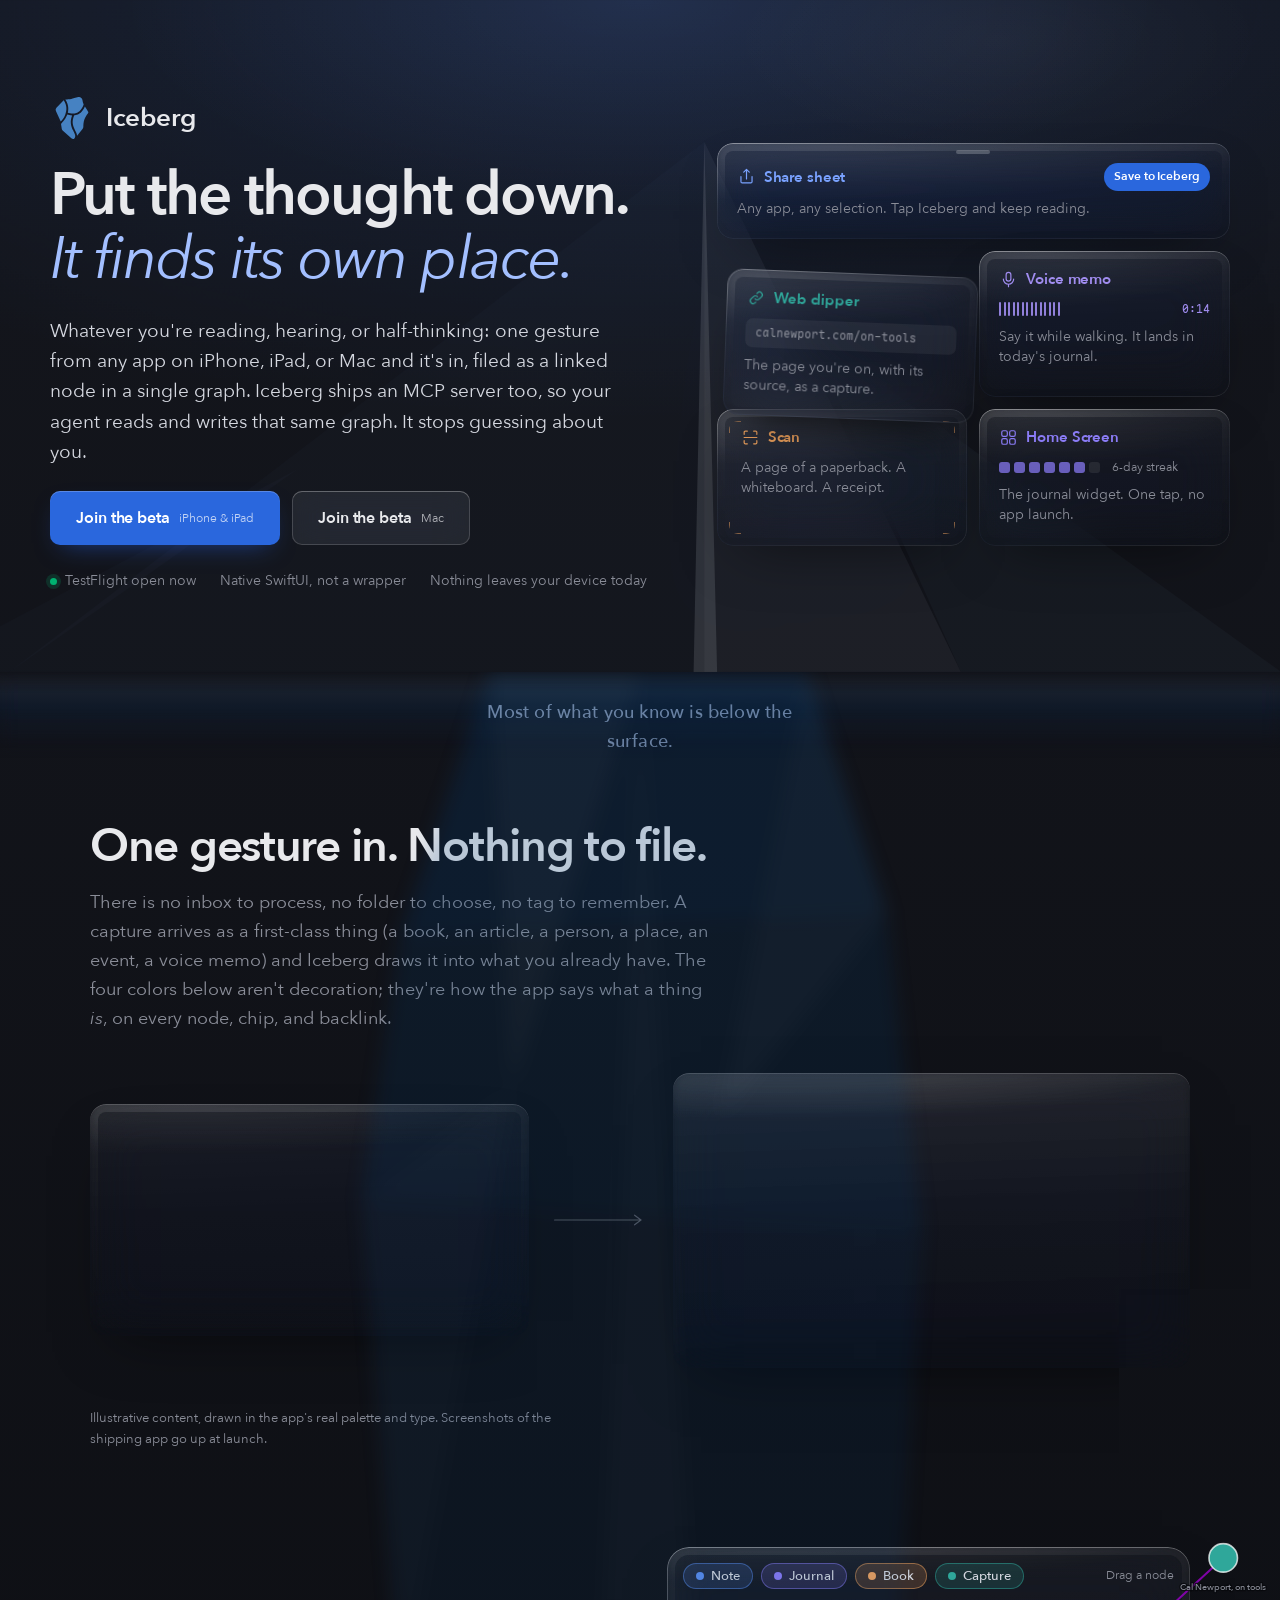
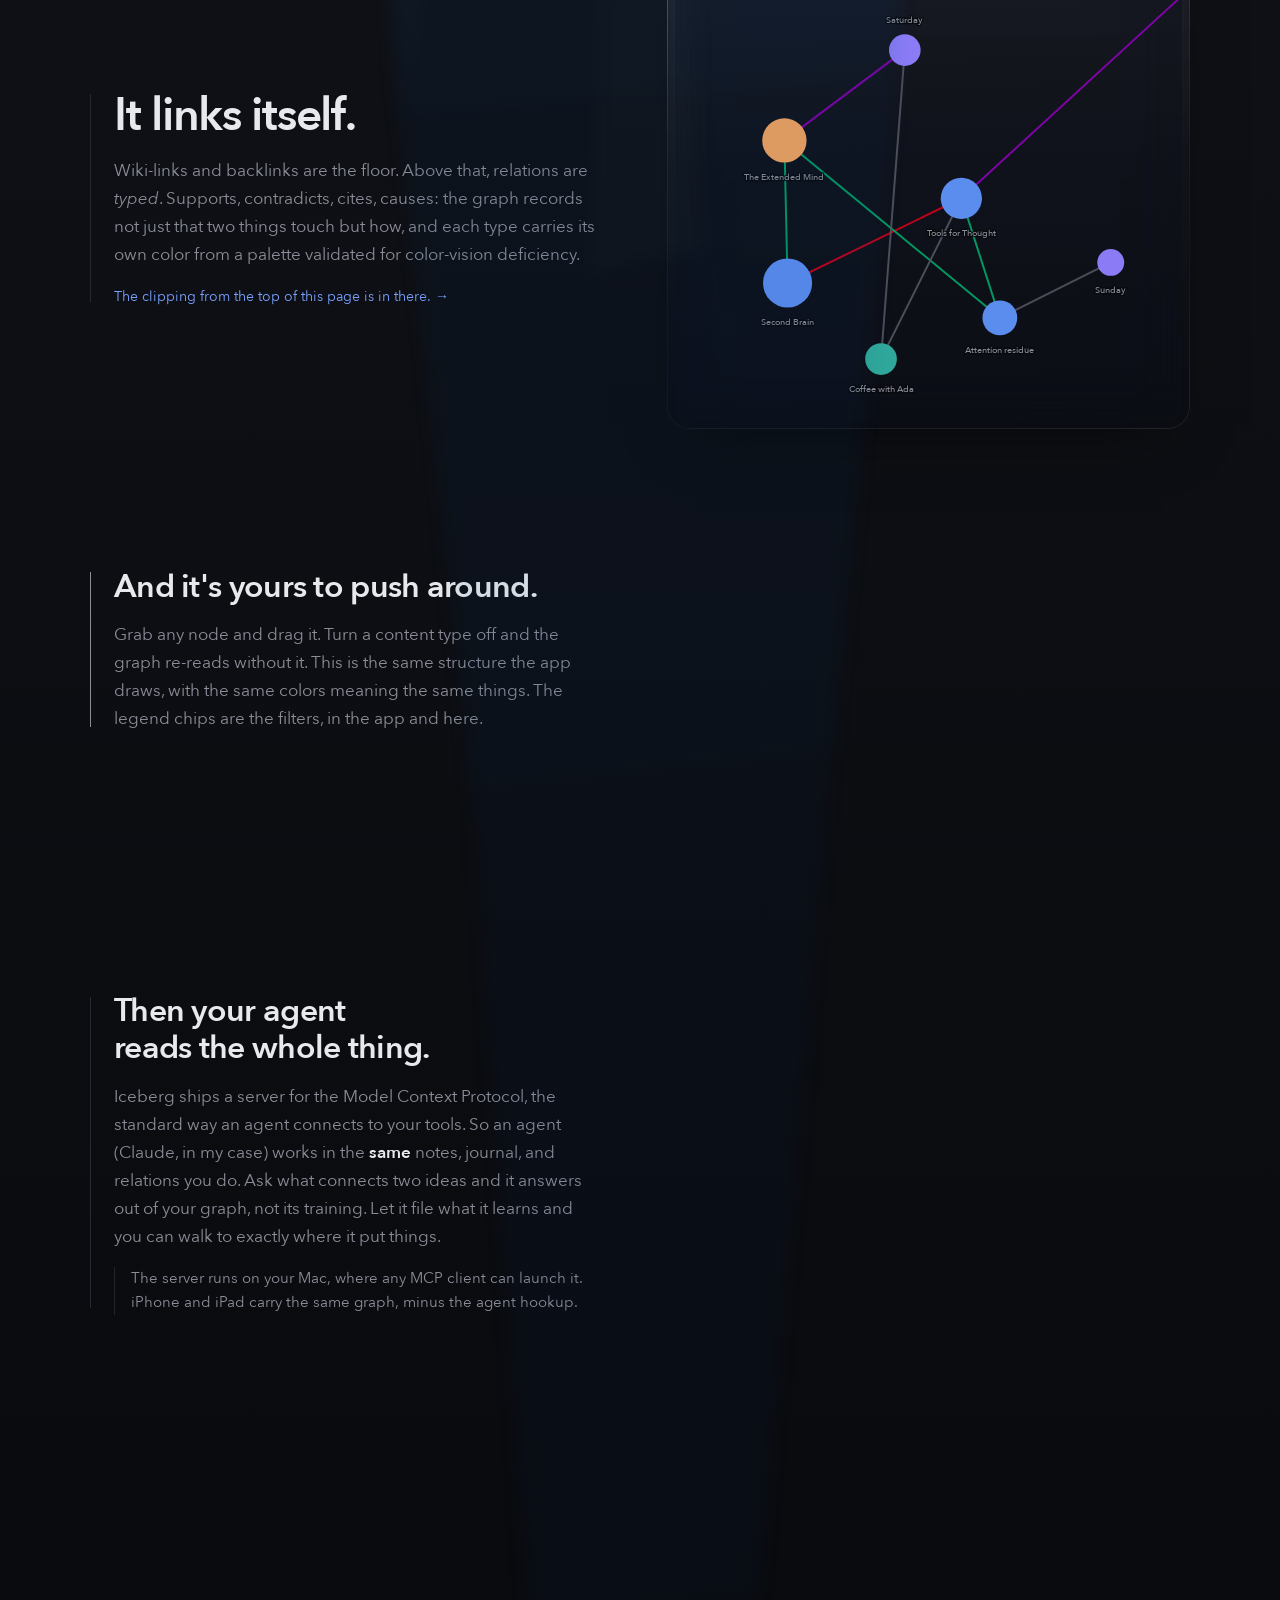
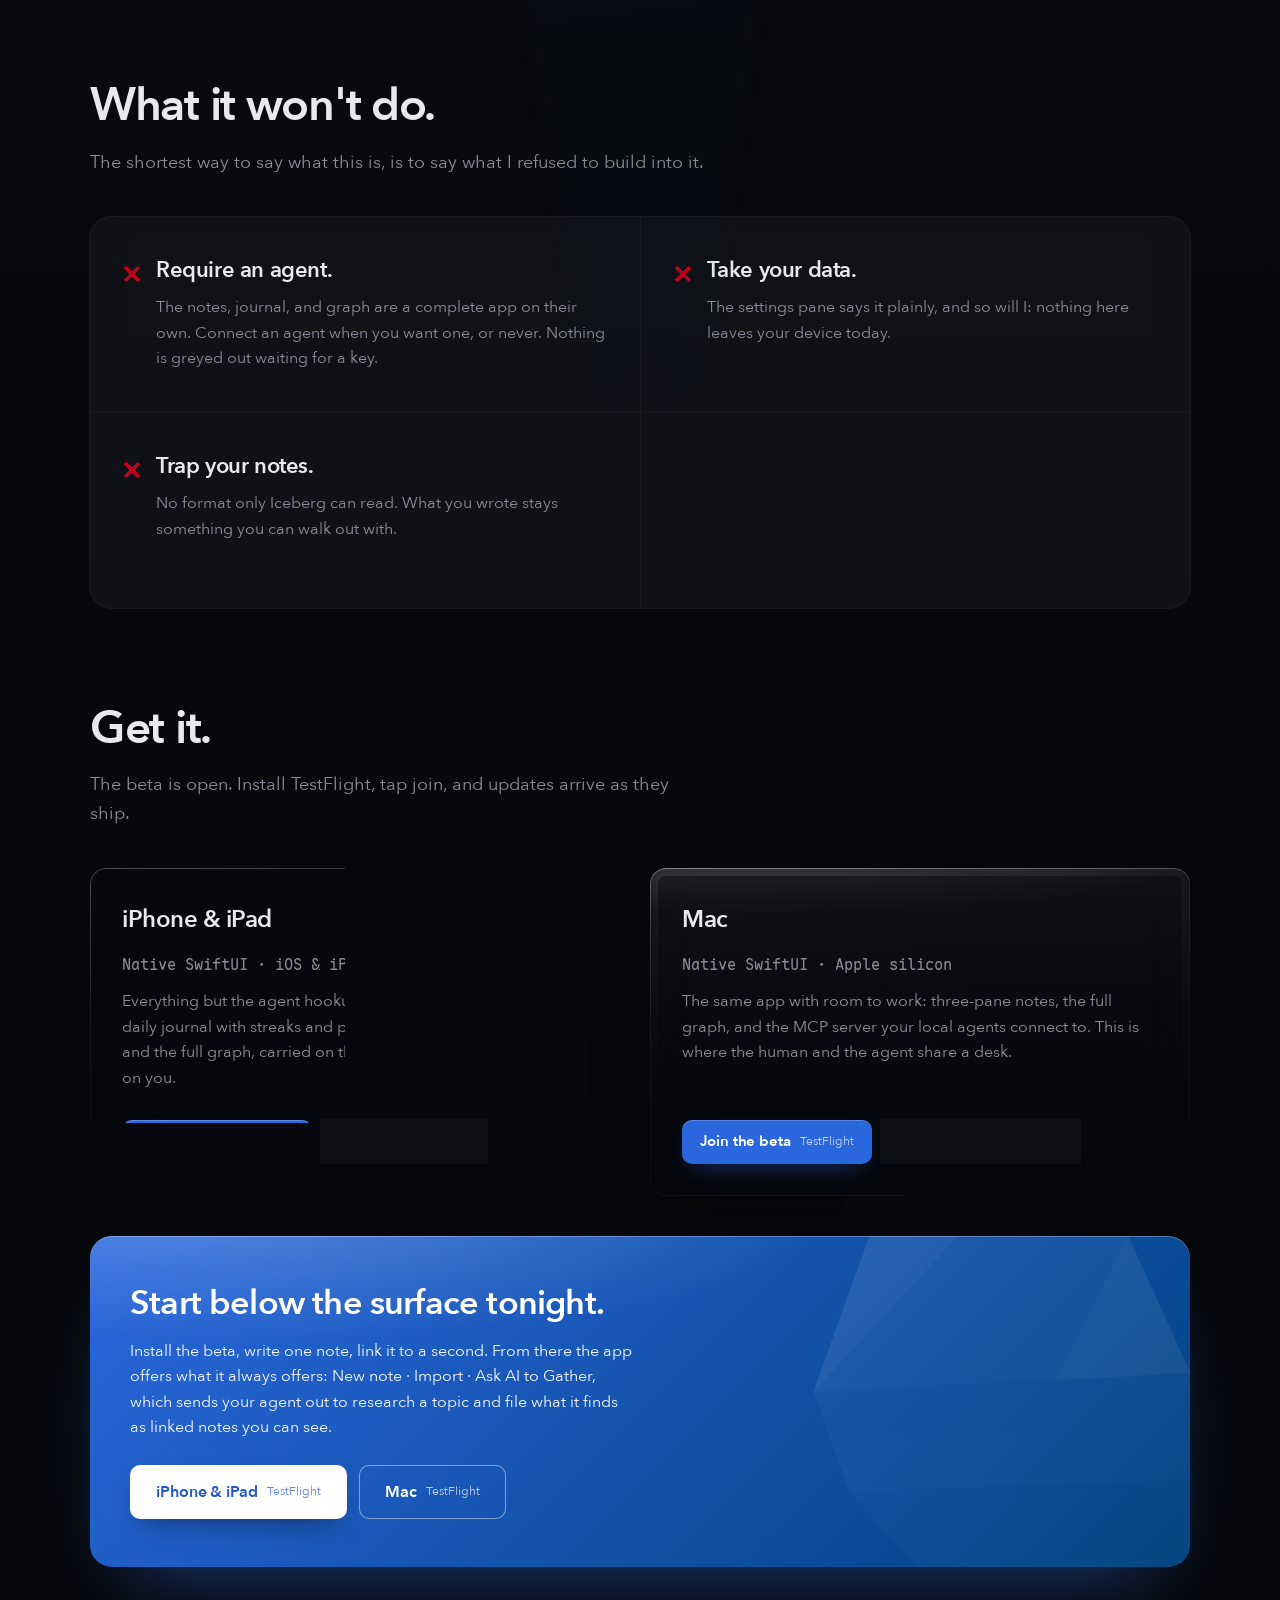
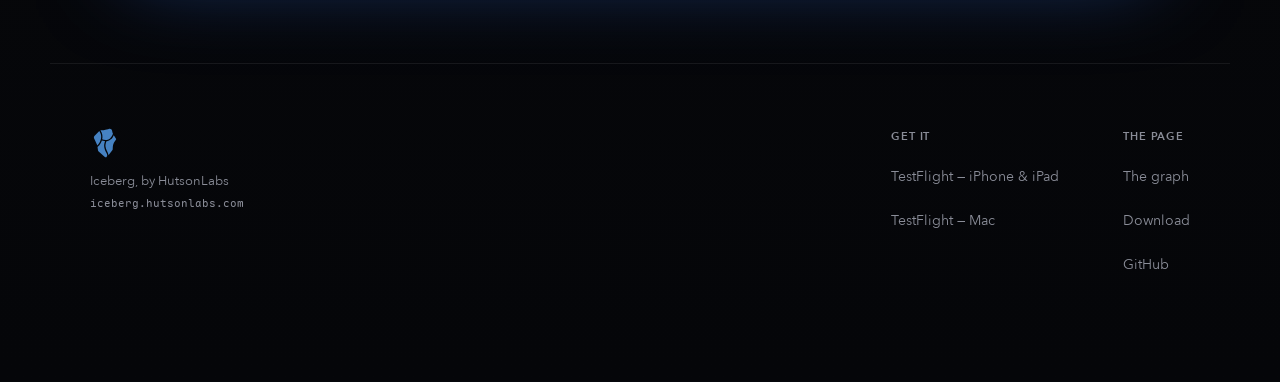
==== commit 75c1ed9c: "site update" ====
--- a/site/index.html
+++ b/site/index.html
@@ -4,293 +4,533 @@
     <meta charset="utf-8">
     <meta name="viewport" content="width=device-width, initial-scale=1">
     <meta name="color-scheme" content="dark">
-    <title>Iceberg — a knowledge system for a human and an agent</title>
-    <meta name="description" content="Iceberg — notes, journal, and a typed knowledge graph that you and your agent share. Native on iPhone, iPad, and Mac. Beta open on TestFlight.">  
+    <title>Iceberg — put the thought down, it finds its own place</title>
+    <meta name="description" content="Iceberg captures what you read, hear, and think from anywhere on iPhone, iPad, and Mac, and files it into one typed knowledge graph. It ships an MCP server, so your agent reads and writes that same graph. Beta open on TestFlight.">
+
+    <!-- LAUNCH-DAY LINK SWAP — every URL that changes at release is tagged
+         data-launch-link. Enumerated here and in README.md:
+           testflight-ios   → the iOS TestFlight public invite URL
+           testflight-mac   → the macOS TestFlight public invite URL
+           appstore-ios     → the App Store listing (also drop [data-prelaunch])
+           appstore-mac     → the Mac App Store listing (also drop [data-prelaunch])
+         The App Store anchors carry data-prelaunch and render as "At launch"
+         until the listing is live; deleting that attribute enables them. -->
+
     <link rel="icon" type="image/svg+xml" href="assets/favicon.svg">
     <link rel="apple-touch-icon" href="assets/favicon.svg">
     <link rel="preload" href="assets/fonts/AvenirNext-Regular.woff2" as="font" type="font/woff2" crossorigin>
     <link rel="preload" href="assets/fonts/AvenirNext-DemiBold.woff2" as="font" type="font/woff2" crossorigin>
     <link rel="stylesheet" href="styles.css">
     <meta property="og:type" content="website">
-    <meta property="og:title" content="Iceberg — a knowledge system for a human and an agent">
-    <meta property="og:description" content="Notes, journal, and a typed knowledge graph that you and your agent share. Native on iPhone, iPad, and Mac. Beta open on TestFlight.">
+    <meta property="og:title" content="Iceberg — put the thought down, it finds its own place">
+    <meta property="og:description" content="Capture from anywhere on iPhone, iPad, and Mac. It files itself into one typed graph — and ships an MCP server, so your agent reads and writes that same graph.">
     <meta property="og:url" content="https://iceberg.hutsonlabs.com/">
-    <meta property="og:image" content="https://iceberg.hutsonlabs.com/assets/og.svg">
-    <meta name="twitter:card" content="summary">
+    <meta property="og:image" content="https://iceberg.hutsonlabs.com/assets/og.png">
+    <meta property="og:image:width" content="1200">
+    <meta property="og:image:height" content="630">
+    <meta property="og:image:alt" content="Iceberg — a knowledge system for a human and an agent.">
+    <meta name="twitter:card" content="summary_large_image">
+    <script src="app.js" type="module" defer></script>
   </head>
   <body>
-    <a class="ice-skiplink" href="#main">Skip to content</a>
-    <div class="hero">
-      <div class="wrap">
-        <div class="hero-copy">
-          <div class="mark">
-            <img src="assets/favicon.svg" alt="" width="56" height="56">
-            <span>Iceberg</span>
-          </div>
-          <h1>Most of what you know is below the surface</h1>
-          <p class="lead">Iceberg is a knowledge system for a human and an agent —
-          notes, a journal, and a graph of how it all connects, in one place, native
-          on iPhone, iPad, and Mac. What you write links together; what links
-          together, you and your agent can both see.</p>
-    
-          <div class="row">
-            <a class="ice-btn ice-btn--primary ice-btn--lg" data-launch-link="testflight-ios"
-               href="https://testflight.apple.com/join/XXXXXXXX">Join the beta — iOS<span class="ice-btn__meta">TestFlight</span></a>
-            <a class="ice-btn ice-btn--secondary ice-btn--lg" data-launch-link="testflight-mac"
-               href="https://testflight.apple.com/join/YYYYYYYY">Join the beta — macOS<span class="ice-btn__meta">TestFlight</span></a>
-          </div>
-    
-          <div class="row row--tight">
-            <span class="ice-badge ice-badge--accent">TestFlight open</span>
-            <span class="ice-badge">iPhone · iPad · Mac, native</span>
-            <span class="ice-badge">App Store soon</span>
-          </div>
-        </div>
-    
-        <!-- The graph as the app draws it: flat content-type circles, opaque typed
-             edges from RelationPalette, labels at rest, chromeless. -->
-        <svg class="hero-graph ice-graph" viewBox="0 0 520 440" role="img"
-             aria-label="A small knowledge graph: a journal entry cites a book, the book supports one note and contradicts another, and a captured conversation links them together.">
-          <g class="ice-graph__edge" fill="none">
-            <line x1="330" y1="84"  x2="146" y2="152" stroke="var(--rel-cites)"/>
-            <line x1="146" y1="152" x2="326" y2="266" stroke="var(--rel-supports)"/>
-            <line x1="452" y1="186" x2="336" y2="264" stroke="var(--rel-supports)"/>
-            <line x1="146" y1="152" x2="452" y2="186" stroke="var(--rel-contradicts)"/>
-            <line x1="126" y1="316" x2="326" y2="90"  stroke="var(--rel-related)"/>
-          </g>
-          <!-- One group per node so the note card below can link straight into
-               the graph — :target draws the ring, no script involved. -->
-          <g class="ice-graph__node" id="g-extended-mind">
-            <circle cx="140" cy="150" r="26" fill="var(--type-book)"/>
-            <text class="ice-graph__label" x="140" y="196">The Extended Mind</text>
-          </g>
-          <g class="ice-graph__node" id="g-saturday">
-            <circle cx="330" cy="82" r="21" fill="var(--type-journal)"/>
-            <text class="ice-graph__label" x="330" y="47">Saturday</text>
-          </g>
-          <g class="ice-graph__node" id="g-second-brain">
-            <circle cx="330" cy="270" r="30" fill="var(--type-note)"/>
-            <text class="ice-graph__label" x="330" y="322">Second Brain</text>
-          </g>
-          <g class="ice-graph__node" id="g-coffee-with-ada">
-            <circle cx="122" cy="320" r="19" fill="var(--type-capture)"/>
-            <text class="ice-graph__label" x="122" y="360">Coffee with Ada</text>
-          </g>
-          <g class="ice-graph__node" id="g-tools-for-thought">
-            <circle cx="456" cy="184" r="16" fill="var(--type-note)"/>
-            <text class="ice-graph__label" x="456" y="222">Tools for Thought</text>
-          </g>
-        </svg>
+<!--
+  THESIS: Iceberg's page is a descent, not a feature list. One idea owns it —
+  a thought goes in with one gesture and finds its own place, and what surfaces
+  is a graph both you and your agent read. Refuses the PKM landing page's
+  three-icon-card row and its screenshot carousel.
+  OWN-WORLD: The app's dark stock palette and Avenir Next, with the four
+  content-type hues and typed-relation hues as the only saturated color on the
+  page. Everything else is water: a depth ramp that cools and darkens as you
+  scroll, and Liquid-Glass surfaces — specular top edge, backdrop blur and
+  saturation, refraction of the berg behind them — that float in it.
+  STORY: Capture is one gesture from anywhere → the graph assembles itself from
+  those captures, and you can grab it → your agent answers from that same graph
+  → install the beta.
+  FIRST VIEWPORT: Above the waterline. Headline left at display scale over the
+  berg's tip, primary TestFlight button directly under it; right, the five
+  capture on-ramps as drawn surfaces, one already in flight toward the water.
+  FORM: descent / water column — ranked first of seven; user-pinned across two
+  structured rounds (2026-08-17), so no roll was dealt.
+  FINISH: unreviewed and undocumented is unfinished; this build ends with the
+  finish review, the verdict, DESIGN.md, and every shipping raster carrying its
+  provenance.
+-->
+    <a class="skiplink" href="#main">Skip to content</a>
+
+    <!-- Persistent install affordance — glass, reveals once the hero's own
+         buttons have scrolled away, hides again over the footer. -->
+    <div class="dock" id="dock" data-state="hidden">
+      <a class="dock__brand" href="#top">
+        <img src="assets/favicon.svg" alt="Iceberg" width="26" height="26">
+      </a>
+      <p class="dock__line">Beta open on TestFlight</p>
+      <div class="dock__actions">
+        <a class="btn btn--primary btn--sm" data-launch-link="testflight-ios"
+           href="https://testflight.apple.com/join/XXXXXXXX">iPhone &amp; iPad</a>
+        <a class="btn btn--glass btn--sm" data-launch-link="testflight-mac"
+           href="https://testflight.apple.com/join/YYYYYYYY">Mac</a>
       </div>
     </div>
-    <div class="waterline" aria-hidden="true">
-      <svg class="waterline__berg" width="1440" height="1240" viewBox="0 0 1440 1240">
-        <!-- tip, above the line -->
-        <polygon points="760,58 620,200 760,200" fill="rgb(255 255 255 / .045)"/>
-        <polygon points="760,58 760,200 910,200" fill="rgb(255 255 255 / .028)"/>
-        <polygon points="760,58 738,200 782,200" fill="rgb(255 255 255 / .07)"/>
-        <!-- mass, below the line -->
-        <polygon points="606,200 918,200 1004,384 516,402" fill="rgb(0 66 128 / .16)"/>
-        <polygon points="516,402 1004,384 1030,540 470,520" fill="rgb(0 66 128 / .11)"/>
-        <polygon points="470,520 1030,540 890,850 620,860" fill="rgb(0 66 128 / .07)"/>
-        <polygon points="620,860 890,850 740,1090" fill="rgb(0 66 128 / .045)"/>
-        <!-- crystalline planes catching what light gets down -->
-        <polygon points="606,200 760,200 640,430" fill="rgb(255 255 255 / .025)"/>
-        <polygon points="918,200 1004,384 830,430" fill="rgb(255 255 255 / .018)"/>
-        <polygon points="760,200 700,700 820,690" fill="rgb(255 255 255 / .014)"/>
+
+    <!-- ============================================================ -->
+    <!-- ABOVE THE WATERLINE                                          -->
+    <!-- ============================================================ -->
+    <header class="hero" id="top">
+      <div class="hero__sky" aria-hidden="true"></div>
+
+      <div class="hero__inner">
+        <div class="hero__copy">
+          <div class="mark">
+            <img src="assets/favicon.svg" alt="" width="44" height="44">
+            <span>Iceberg</span>
+          </div>
+
+          <h1 class="hero__h1">Put the thought down. <br><em>It finds its own place.</em></h1>
+
+          <p class="hero__lead">Whatever you're reading, hearing, or half-thinking: one gesture from any app
+          on iPhone, iPad, or Mac and it's in, filed as a linked node in a single
+          graph. Iceberg ships an MCP server too, so your agent reads and writes
+          that same graph. It stops guessing about you.</p>
+
+          <div class="hero__actions">
+            <a class="btn btn--primary btn--lg" data-launch-link="testflight-ios"
+               href="https://testflight.apple.com/join/XXXXXXXX">Join the beta<span class="btn__meta">iPhone &amp; iPad</span></a>
+            <a class="btn btn--glass btn--lg" data-launch-link="testflight-mac"
+               href="https://testflight.apple.com/join/YYYYYYYY">Join the beta<span class="btn__meta">Mac</span></a>
+          </div>
+
+          <ul class="hero__facts">
+            <li><span class="dot dot--live"></span>TestFlight open now</li>
+            <li>Native SwiftUI, not a wrapper</li>
+            <li>Nothing leaves your device today</li>
+          </ul>
+        </div>
+
+        <!-- The five on-ramps, drawn as the surfaces they actually are. The
+             clipping is mid-flight; it is the node that lands in the graph
+             three sections down. -->
+        <div class="ramps" aria-label="Five ways a thought gets into Iceberg">
+          <figure class="ramp ramp--share glass" style="--i:0">
+            <span class="ramp__grab" aria-hidden="true"></span>
+            <div class="ramp__chrome">
+              <svg class="ico" viewBox="0 0 24 24" aria-hidden="true"><path d="M12 15V3m0 0L8.5 6.5M12 3l3.5 3.5"/><path d="M5 12v6.5A1.5 1.5 0 0 0 6.5 20h11a1.5 1.5 0 0 0 1.5-1.5V12"/></svg>
+              <span>Share sheet</span>
+              <span class="ramp__tag">Save to Iceberg</span>
+            </div>
+            <figcaption>Any app, any selection. Tap Iceberg and keep reading.</figcaption>
+          </figure>
+
+          <figure class="ramp ramp--clip glass" style="--i:1">
+            <div class="ramp__chrome">
+              <svg class="ico" viewBox="0 0 24 24" aria-hidden="true"><path d="M10.5 13.5a3.5 3.5 0 0 0 5 0l3-3a3.54 3.54 0 0 0-5-5l-1 1"/><path d="M13.5 10.5a3.5 3.5 0 0 0-5 0l-3 3a3.54 3.54 0 0 0 5 5l1-1"/></svg>
+              <span>Web clipper</span>
+            </div>
+            <p class="ramp__url" aria-hidden="true">calnewport.com/on-tools</p>
+            <figcaption>The page you're on, with its source, as a capture.</figcaption>
+          </figure>
+
+          <figure class="ramp ramp--voice glass" style="--i:2">
+            <div class="ramp__chrome">
+              <svg class="ico" viewBox="0 0 24 24" aria-hidden="true"><rect x="9" y="3" width="6" height="11" rx="3"/><path d="M5.5 11.5a6.5 6.5 0 0 0 13 0M12 18v3"/></svg>
+              <span>Voice memo</span>
+            </div>
+            <div class="ramp__rec" aria-hidden="true">
+              <span class="ramp__wave"><i></i><i></i><i></i><i></i><i></i><i></i><i></i><i></i><i></i><i></i><i></i><i></i><i></i><i></i></span>
+              <span class="ramp__time">0:14</span>
+            </div>
+            <figcaption>Say it while walking. It lands in today's journal.</figcaption>
+          </figure>
+
+          <figure class="ramp ramp--scan glass" style="--i:3">
+            <span class="ramp__frame" aria-hidden="true"></span>
+            <div class="ramp__chrome">
+              <svg class="ico" viewBox="0 0 24 24" aria-hidden="true"><path d="M4 8V5.5A1.5 1.5 0 0 1 5.5 4H8M16 4h2.5A1.5 1.5 0 0 1 20 5.5V8M20 16v2.5a1.5 1.5 0 0 1-1.5 1.5H16M8 20H5.5A1.5 1.5 0 0 1 4 18.5V16"/><path d="M4 12h16"/></svg>
+              <span>Scan</span>
+            </div>
+            <figcaption>A page of a paperback. A whiteboard. A receipt.</figcaption>
+          </figure>
+
+          <figure class="ramp ramp--widget glass" style="--i:4">
+            <div class="ramp__chrome">
+              <svg class="ico" viewBox="0 0 24 24" aria-hidden="true"><rect x="3.5" y="3.5" width="7" height="7" rx="2"/><rect x="13.5" y="3.5" width="7" height="7" rx="2"/><rect x="3.5" y="13.5" width="7" height="7" rx="2"/><rect x="13.5" y="13.5" width="7" height="7" rx="2"/></svg>
+              <span>Home Screen</span>
+            </div>
+            <div class="ramp__streak" aria-hidden="true">
+              <i class="on"></i><i class="on"></i><i class="on"></i><i class="on"></i><i class="on"></i><i class="on"></i><i></i>
+              <span>6-day streak</span>
+            </div>
+            <figcaption>The journal widget. One tap, no app launch.</figcaption>
+          </figure>
+        </div>
+      </div>
+
+      <!-- The tip. Tall enough that its peak rises behind the headline, wide
+           enough at the base to read as ice rather than as an arrow; it sits in
+           flow so its base *is* the hero's bottom edge and meets the waterline. -->
+      <svg class="berg-tip" viewBox="0 0 1400 520" aria-hidden="true" preserveAspectRatio="xMidYMax meet">
+        <!-- The peak sits right of the copy column on purpose: the bright ridge
+             would otherwise lift the ground under the lead below 4.5:1, and the
+             lit face is more useful behind the glass on-ramps, which now have
+             something real to refract. The faint left face still runs under the
+             headline. -->
+        <polygon class="facet--dim"  points="110,520 20,520 380,330"/>
+        <polygon class="facet--dim"  points="760,24 110,520 760,520"/>
+        <polygon class="facet--lit"  points="760,24 760,520 1000,520"/>
+        <polygon class="facet--mid"  points="1000,520 1300,520 856,200"/>
+        <polygon class="facet--edge" points="760,24 750,520 772,520"/>
+      </svg>
+    </header>
+
+    <!-- ============================================================ -->
+    <!-- THE CROSSING                                                 -->
+    <!-- ============================================================ -->
+    <div class="waterline">
+      <div class="waterline__glass" aria-hidden="true"></div>
+      <p class="waterline__line">Most of what you know is below the surface.</p>
+
+      <!-- The other ninety percent. Faceted mass falling away behind every
+           station; the glass surfaces above refract this. -->
+      <svg class="berg-mass" viewBox="0 0 1600 4200" aria-hidden="true" preserveAspectRatio="xMidYMin slice">
+        <polygon points="612,0 1008,0 1108,300 500,330" fill="rgb(0 66 128 / .20)"/>
+        <polygon points="500,330 1108,300 1152,700 452,660" fill="rgb(0 66 128 / .15)"/>
+        <polygon points="452,660 1152,700 1120,1250 500,1300" fill="rgb(0 66 128 / .105)"/>
+        <polygon points="500,1300 1120,1250 1040,2100 590,2150" fill="rgb(0 66 128 / .075)"/>
+        <polygon points="590,2150 1040,2100 950,3150 660,3190" fill="rgb(0 66 128 / .05)"/>
+        <polygon points="660,3190 950,3150 810,4150" fill="rgb(0 66 128 / .03)"/>
+        <polygon points="612,0 800,0 640,520" fill="rgb(255 255 255 / .028)"/>
+        <polygon points="1008,0 1108,300 900,560" fill="rgb(255 255 255 / .020)"/>
+        <polygon points="800,0 742,1500 878,1470" fill="rgb(255 255 255 / .014)"/>
+        <polygon points="452,660 640,520 500,1300" fill="rgb(255 255 255 / .010)"/>
       </svg>
     </div>
+
     <main id="main">
-      <section class="wrap" aria-label="A note, the way Iceberg renders it">
-        <div class="ice-note">
-          <div class="ice-note__head">
-            <span class="ice-eyebrow">Journal · Today</span>
-            <span class="ice-typechip ice-typechip--journal">Journal</span>
-          </div>
-          <p class="ice-note__title">Saturday</p>
-          <p class="ice-note__body">Finished <a class="ice-wikilink"
-          href="#g-extended-mind">The Extended Mind</a> — the notebook-as-memory
-          chapter pairs with what <a class="ice-wikilink"
-          href="#g-coffee-with-ada">Ada</a> said at <a class="ice-wikilink"
-          href="#g-coffee-with-ada">Coffee with Ada</a> about tools you think
-          <em>with</em>, not <em>about</em>.</p>
-          <div class="ice-note__links">
-            <span class="ice-eyebrow">Backlinks (3)</span>
-            <a class="ice-typechip ice-typechip--supports" href="#g-second-brain">supports → Second Brain</a>
-            <a class="ice-typechip ice-typechip--cites" href="#g-extended-mind">cites → The Extended Mind</a>
-          </div>
-        </div>
+
+      <!-- ---------------------------------------------------------- -->
+      <!-- STATION 1 — what one capture actually becomes              -->
+      <!-- ---------------------------------------------------------- -->
+      <section class="station" data-depth="1" aria-labelledby="h-in">
+        <div class="station__head">
+          <h2 id="h-in">One gesture in. Nothing to file.</h2>
+          <p>There is no inbox to process, no folder to choose, no tag to
+          remember. A capture arrives as a first-class thing (a book, an
+          article, a person, a place, an event, a voice memo) and Iceberg draws
+          it into what you already have. The four colors below aren't decoration;
+          they're how the app says what a thing <em>is</em>, on every node, chip,
+          and backlink.</p>
+        </div>
+
+        <div class="landing">
+          <!-- What arrives -->
+          <article class="capture glass">
+            <header class="capture__head">
+              <span class="chip chip--capture">Capture</span>
+              <time datetime="2026-08-17T09:14">Today, 9:14</time>
+            </header>
+            <h3 class="capture__title">Cal Newport, on tools</h3>
+            <p class="capture__body">“The value isn't in the tool. It's in
+            whether the tool changes what you're able to hold in your head at
+            once.”</p>
+            <p class="capture__src">calnewport.com · clipped from Safari</p>
+          </article>
+
+          <div class="landing__arrow" aria-hidden="true">
+            <svg viewBox="0 0 120 24"><path d="M2 12h108m0 0-8-6m8 6-8 6"/></svg>
+          </div>
+
+          <!-- What it becomes -->
+          <article class="note glass">
+            <header class="note__head">
+              <span class="chip chip--note">Note</span>
+              <span class="note__meta">Linked automatically</span>
+            </header>
+            <h3 class="note__title">Tools for Thought</h3>
+            <p class="note__body">Reading <a class="wikilink" href="#deep">The
+            Extended Mind</a> alongside what <a class="wikilink" href="#deep">Ada</a>
+            said: a tool you think <em>with</em> beats a tool you think
+            <em>about</em>. Newport lands on the same side.</p>
+            <footer class="note__links">
+              <span class="lbl">Backlinks · 3</span>
+              <span class="chip chip--cites">cites → Cal Newport, on tools</span>
+              <span class="chip chip--contradicts">contradicts → Second Brain</span>
+              <span class="chip chip--supports">supports → Attention residue</span>
+            </footer>
+          </article>
+        </div>
+
+        <p class="fineprint">Illustrative content, drawn in the app's real
+        palette and type. Screenshots of the shipping app go up at launch.</p>
       </section>
-    
-      <section class="wrap" id="what">
-        <div class="ice-sechead">
-          <h2 class="ice-sechead__title">What it holds</h2>
-          <span class="ice-sechead__note ice-eyebrow">Everything connects</span>
-        </div>
-    
-        <div class="grid-3">
-          <div class="ice-feature">
-            <h3 class="ice-feature__title">Notes</h3>
-            <p class="ice-feature__body">Plain writing with wiki-links and backlinks.
-            Titles come from the first line, raw markup never leaks into the chrome,
-            and the editor keeps a reading measure instead of sprawling across the
-            window.</p>
-          </div>
-          <div class="ice-feature">
-            <h3 class="ice-feature__title">Journal</h3>
-            <p class="ice-feature__body">A daily page with streaks, reflection
-            prompts, and voice memos. Home widgets keep it one tap away, and every
-            entry is a first-class node in the graph, not a silo.</p>
-          </div>
-          <div class="ice-feature">
-            <h3 class="ice-feature__title">Graph</h3>
-            <p class="ice-feature__body">Relations are typed — supports,
-            contradicts, cites, causes — and each type carries its own color from a
-            palette validated for color-vision deficiency. The legend chips double
-            as filters.</p>
-          </div>
-        </div>
-    
-        <div class="grid-2">
-          <div class="ice-callout ice-callout--info">
-            <span class="ice-callout__label ice-eyebrow">Capture from anywhere</span>
-            <p class="ice-callout__body">A share extension and web clipper feed the
-            graph from whatever you're reading; audio memos and scans land as
-            captures. Books, articles, people, places, and events all get their own
-            kind of node — so “where did I read that?” is a link, not a search.</p>
-          </div>
-          <div class="stack">
-            <span class="ice-eyebrow">The four meaning-bearing colors</span>
-            <div class="row row--tight">
-              <span class="ice-typechip ice-typechip--note">Note</span>
-              <span class="ice-typechip ice-typechip--journal">Journal</span>
-              <span class="ice-typechip ice-typechip--book">Book</span>
-              <span class="ice-typechip ice-typechip--capture">Capture</span>
-            </div>
-            <p class="ice-feature__body">Everything else in the app is chrome and
-            one accent. These four encode what a Thing <em>is</em> — on graph
-            nodes, legend chips, and backlink pills — and they are never
-            decorative.</p>
+
+      <!-- ---------------------------------------------------------- -->
+      <!-- STATION 2 — the graph: assembles, then you take it,        -->
+      <!--             then the agent reads it. One stage, three beats-->
+      <!-- ---------------------------------------------------------- -->
+      <section class="deep" id="deep" data-depth="2" aria-labelledby="h-graph">
+
+        <div class="deep__stage">
+          <div class="stage glass">
+            <div class="stage__bar">
+              <div class="legend" role="group" aria-label="Filter the graph by content type">
+                <label class="chip chip--note"><input type="checkbox" data-type="note" checked>Note</label>
+                <label class="chip chip--journal"><input type="checkbox" data-type="journal" checked>Journal</label>
+                <label class="chip chip--book"><input type="checkbox" data-type="book" checked>Book</label>
+                <label class="chip chip--capture"><input type="checkbox" data-type="capture" checked>Capture</label>
+              </div>
+              <p class="stage__hint" id="stage-hint">Drag a node</p>
+            </div>
+
+            <svg class="graph" id="graph" viewBox="0 0 620 520"
+                 role="img" aria-labelledby="graph-desc">
+              <desc id="graph-desc">A knowledge graph of eight things: a clipping
+              of Cal Newport cites the note Tools for Thought, which contradicts
+              the note Second Brain and is supported by the note Attention
+              residue. The book The Extended Mind supports both Second Brain and
+              Attention residue, and is cited by the journal entry Saturday.
+              Saturday relates to the capture Coffee with Ada, which relates to
+              Tools for Thought. The journal entry Sunday relates to Attention
+              residue.</desc>
+              <g class="graph__edges" fill="none">
+                <line class="on" data-a="clipping" data-b="tools-thought" data-rel="cites"
+                      x1="466" y1="128" x2="346" y2="254"
+                      stroke="var(--rel-cites)" style="color:var(--rel-cites)"/>
+                <line class="on" data-a="tools-thought" data-b="second-brain" data-rel="contradicts"
+                      x1="346" y1="254" x2="132" y2="356"
+                      stroke="var(--rel-contradicts)" style="color:var(--rel-contradicts)"/>
+                <line class="on" data-a="attention" data-b="tools-thought" data-rel="supports"
+                      x1="400" y1="400" x2="346" y2="254"
+                      stroke="var(--rel-supports)" style="color:var(--rel-supports)"/>
+                <line class="on" data-a="extended-mind" data-b="second-brain" data-rel="supports"
+                      x1="128" y1="176" x2="132" y2="356"
+                      stroke="var(--rel-supports)" style="color:var(--rel-supports)"/>
+                <line class="on" data-a="extended-mind" data-b="attention" data-rel="supports"
+                      x1="128" y1="176" x2="400" y2="400"
+                      stroke="var(--rel-supports)" style="color:var(--rel-supports)"/>
+                <line class="on" data-a="saturday" data-b="extended-mind" data-rel="cites"
+                      x1="280" y1="62" x2="128" y2="176"
+                      stroke="var(--rel-cites)" style="color:var(--rel-cites)"/>
+                <line class="on" data-a="saturday" data-b="coffee-ada" data-rel="related"
+                      x1="280" y1="62" x2="250" y2="452"
+                      stroke="var(--rel-related)" style="color:var(--rel-related)"/>
+                <line class="on" data-a="coffee-ada" data-b="tools-thought" data-rel="related"
+                      x1="250" y1="452" x2="346" y2="254"
+                      stroke="var(--rel-related)" style="color:var(--rel-related)"/>
+                <line class="on" data-a="sunday" data-b="attention" data-rel="related"
+                      x1="540" y1="330" x2="400" y2="400"
+                      stroke="var(--rel-related)" style="color:var(--rel-related)"/>
+              </g>
+              <g class="graph__nodes">
+                <g class="on" data-id="saturday" data-type="journal" data-r="20" data-x="280" data-y="62"
+                   transform="translate(280 62)">
+                  <circle r="20" fill="var(--type-journal)"/>
+                  <text y="-34">Saturday</text>
+                </g>
+                <g class="on" data-id="clipping" data-type="capture" data-r="18" data-x="466" data-y="128"
+                   transform="translate(466 128)">
+                  <circle r="18" fill="var(--type-capture)"/>
+                  <text y="40">Cal Newport, on tools</text>
+                </g>
+                <g class="on" data-id="extended-mind" data-type="book" data-r="28" data-x="128" data-y="176"
+                   transform="translate(128 176)">
+                  <circle r="28" fill="var(--type-book)"/>
+                  <text y="50">The Extended Mind</text>
+                </g>
+                <g class="on" data-id="tools-thought" data-type="note" data-r="26" data-x="346" data-y="254"
+                   transform="translate(346 254)">
+                  <circle r="26" fill="var(--type-note)"/>
+                  <text y="48">Tools for Thought</text>
+                </g>
+                <g class="on" data-id="second-brain" data-type="note" data-r="31" data-x="132" data-y="356"
+                   transform="translate(132 356)">
+                  <circle r="31" fill="var(--type-note)"/>
+                  <text y="53">Second Brain</text>
+                </g>
+                <g class="on" data-id="sunday" data-type="journal" data-r="17" data-x="540" data-y="330"
+                   transform="translate(540 330)">
+                  <circle r="17" fill="var(--type-journal)"/>
+                  <text y="39">Sunday</text>
+                </g>
+                <g class="on" data-id="attention" data-type="note" data-r="22" data-x="400" data-y="400"
+                   transform="translate(400 400)">
+                  <circle r="22" fill="var(--type-note)"/>
+                  <text y="44">Attention residue</text>
+                </g>
+                <g class="on" data-id="coffee-ada" data-type="capture" data-r="20" data-x="250" data-y="452"
+                   transform="translate(250 452)">
+                  <circle r="20" fill="var(--type-capture)"/>
+                  <text y="42">Coffee with Ada</text>
+                </g>
+              </g>
+            </svg>
+
+            <!-- The agent's answer, rendered over the same graph in beat 3 -->
+            <div class="answer" id="answer" hidden>
+              <div class="answer__q"><span class="lbl">You</span><p>What have I read that argues against the second-brain idea?</p></div>
+              <div class="answer__a">
+                <span class="lbl">Claude, via MCP</span>
+                <p>Two things, both yours. <b data-node="tools-thought">Tools for
+                Thought</b> contradicts <b data-node="second-brain">Second
+                Brain</b> outright. You wrote it the evening after
+                <b data-node="coffee-ada">Coffee with Ada</b>. And
+                <b data-node="attention">Attention residue</b> supports it from
+                the other direction, citing <b data-node="extended-mind">The
+                Extended Mind</b>, which you finished on
+                <b data-node="saturday">Saturday</b>.</p>
+              </div>
+            </div>
+          </div>
+        </div>
+
+        <div class="deep__beats">
+          <div class="beat" data-beat="assemble">
+            <h2 id="h-graph">It links itself.</h2>
+            <p>Wiki-links and backlinks are the floor. Above that, relations are
+            <em>typed</em>. Supports, contradicts, cites, causes: the graph records not
+            just that two things touch but how, and each type carries its own color
+            from a palette validated for color-vision deficiency.</p>
+            <p class="beat__cue">The clipping from the top of this page is in there. →</p>
+          </div>
+
+          <div class="beat" data-beat="play">
+            <h3>And it's yours to push around.</h3>
+            <p>Grab any node and drag it. Turn a content type off and the graph
+            re-reads without it. This is the same structure the app draws, with
+            the same colors meaning the same things. The legend chips are the
+            filters, in the app and here.</p>
+          </div>
+
+          <div class="beat" data-beat="agent">
+            <h3>Then your agent reads the whole thing.</h3>
+            <p>Iceberg ships a server for the Model Context Protocol, the standard
+            way an agent connects to your tools. So an agent (Claude, in my case) works
+            in the <strong>same</strong> notes, journal, and relations you do. Ask what connects two ideas and it answers out of your graph, not
+            its training. Let it file what it learns and you can walk to exactly
+            where it put things.</p>
+            <p class="beat__note">The server runs on your Mac, where any MCP
+            client can launch it. iPhone and iPad carry the same graph, minus the
+            agent hookup.</p>
           </div>
         </div>
       </section>
-    
-      <section class="wrap" id="agent">
-        <div class="ice-sechead">
-          <h2 class="ice-sechead__title">For the agent too</h2>
-          <span class="ice-sechead__note ice-eyebrow">The same graph, both directions</span>
-        </div>
-    
-        <div class="grid-2">
-          <div class="ice-callout ice-callout--ok">
-            <span class="ice-callout__label ice-eyebrow">MCP built in</span>
-            <p class="ice-callout__body">Iceberg ships a server for the Model
-            Context Protocol (MCP), the standard way an agent connects to your
-            tools. So an agent — Claude, in my case — reads and writes the
-            <strong>same</strong> notes, journal, and relations you do. Ask it what
-            connects two ideas and it answers from your graph; let it file what it
-            learns and you can see exactly where it put things. The server runs on
-            your Mac, where any MCP client can launch it; iPhone and iPad carry the
-            same graph, minus the agent hookup.</p>
-          </div>
-          <div class="stack">
-            <span class="ice-eyebrow">What it won't do</span>
-            <ul class="note-list">
-              <li>Require an agent — the notes, journal, and graph are a complete
-              app on their own. Connect an agent when you want one, or never.</li>
-              <li>Take your data — the settings pane says it plainly: nothing here
-              leaves your device today.</li>
-              <li>Trap your notes in a format only it can read.</li>
-              <li>File anything invisibly. The agent's edits land in the same graph
-              you see, where you can follow them.</li>
-            </ul>
-          </div>
-        </div>
+
+      <!-- ---------------------------------------------------------- -->
+      <!-- STATION 3 — the refusals                                   -->
+      <!-- ---------------------------------------------------------- -->
+      <section class="station station--wide" data-depth="3" aria-labelledby="h-wont">
+        <div class="station__head">
+          <h2 id="h-wont">What it won't do.</h2>
+          <p>The shortest way to say what this is, is to say what I refused to
+          build into it.</p>
+        </div>
+
+        <ol class="refusals">
+          <li>
+            <h3>Require an agent.</h3>
+            <p>The notes, journal, and graph are a complete app on their own.
+            Connect an agent when you want one, or never. Nothing is greyed out
+            waiting for a key.</p>
+          </li>
+          <li>
+            <h3>Take your data.</h3>
+            <p>The settings pane says it plainly, and so will I: nothing here
+            leaves your device today.</p>
+          </li>
+          <li>
+            <h3>Trap your notes.</h3>
+            <p>No format only Iceberg can read. What you wrote stays something you
+            can walk out with.</p>
+          </li>
+          <li>
+            <h3>File anything invisibly.</h3>
+            <p>The agent's edits land in the same graph you see, typed the same
+            way, where you can follow them back. No hidden index, no second
+            memory you can't inspect.</p>
+          </li>
+        </ol>
       </section>
-    
-      <section class="wrap" id="get">
-        <div class="ice-sechead">
-          <h2 class="ice-sechead__title">Get it</h2>
-        </div>
-    
-        <!-- Delete this callout when the App Store listing is live. -->
-        <div class="ice-callout ice-callout--warn">
-          <span class="ice-callout__label ice-eyebrow">Before launch</span>
-          <p class="ice-callout__body">Iceberg hasn't shipped to the App Store yet —
-          the App Store buttons point at the listing that goes live at launch, so
-          until then they'll come up empty. The TestFlight beta is the way in
-          today.</p>
-        </div>
-    
-        <div class="grid-2">
-          <div class="ice-card">
-            <h3 class="ice-feature__title">iOS</h3>
-            <span class="ice-eyebrow">iPhone &amp; iPad · native SwiftUI</span>
-            <p class="ice-feature__body">The beta is open now on TestFlight —
-            install the TestFlight app, tap join, and updates arrive as they ship.
-            The App Store listing goes live at launch. The MCP server is Mac-only
-            today; the phone has everything else.</p>
-            <div class="card-actions">
-              <a class="ice-btn ice-btn--primary ice-btn--sm" data-launch-link="testflight-ios"
-                 href="https://testflight.apple.com/join/XXXXXXXX">Join TestFlight beta</a>
-              <a class="ice-btn ice-btn--secondary ice-btn--sm" data-launch-link="appstore-ios"
-                 href="https://apps.apple.com/app/iceberg/id0000000000">App Store</a>
-            </div>
-          </div>
-    
-          <div class="ice-card">
-            <h3 class="ice-feature__title">macOS</h3>
-            <span class="ice-eyebrow">Apple silicon · native SwiftUI</span>
-            <p class="ice-feature__body">The same app, built for the Mac — three-pane
-            notes, the full graph, and the MCP server for your local agents. Beta
-            via TestFlight for Mac; Mac App Store at launch.</p>
-            <div class="card-actions">
-              <a class="ice-btn ice-btn--primary ice-btn--sm" data-launch-link="testflight-mac"
-                 href="https://testflight.apple.com/join/YYYYYYYY">Join TestFlight beta</a>
-              <a class="ice-btn ice-btn--secondary ice-btn--sm" data-launch-link="appstore-mac"
-                 href="https://apps.apple.com/app/iceberg/id0000000000?platform=mac">Mac App Store</a>
-            </div>
-          </div>
-        </div>
-    
-        <!-- The one tinted gradient on the page — the app spends its on the
-             Insights card; the site spends its here. -->
-        <div class="ice-cta">
-          <h3 class="ice-cta__title">Start below the surface tonight.</h3>
-          <p class="ice-cta__body">Install the beta, write one note, link it to a
-          second. From there the app offers what it always offers: New note ·
-          Import · Ask AI to Gather, which sends your agent to research a topic
-          and file what it finds as linked notes you can see.</p>
-          <div class="ice-cta__actions">
-            <a class="ice-btn ice-btn--inverse ice-btn--sm" data-launch-link="testflight-ios"
-               href="https://testflight.apple.com/join/XXXXXXXX">iOS beta<span class="ice-btn__meta">TestFlight</span></a>
-            <a class="ice-btn ice-btn--inverse ice-btn--sm" data-launch-link="testflight-mac"
-               href="https://testflight.apple.com/join/YYYYYYYY">macOS beta<span class="ice-btn__meta">TestFlight</span></a>
+
+      <!-- ---------------------------------------------------------- -->
+      <!-- THE FLOOR — deepest point on the page                      -->
+      <!-- ---------------------------------------------------------- -->
+      <section class="station" id="get" data-depth="4" aria-labelledby="h-get">
+        <div class="station__head">
+          <h2 id="h-get">Get it.</h2>
+          <p>The beta is open. Install TestFlight, tap join, and updates arrive as
+          they ship.</p>
+        </div>
+
+        <div class="platforms">
+          <article class="platform glass">
+            <h3>iPhone &amp; iPad</h3>
+            <p class="platform__spec">Native SwiftUI · iOS &amp; iPadOS</p>
+            <p>Everything but the agent hookup: capture from anywhere, the daily
+            journal with streaks and prompts, Home Screen widgets, and the full
+            graph, carried on the same device you actually have on you.</p>
+            <div class="platform__actions">
+              <a class="btn btn--primary btn--sm" data-launch-link="testflight-ios"
+                 href="https://testflight.apple.com/join/XXXXXXXX">Join the beta<span class="btn__meta">TestFlight</span></a>
+              <a class="btn btn--glass btn--sm" data-launch-link="appstore-ios" data-prelaunch
+                 href="https://apps.apple.com/app/iceberg/id0000000000">App Store<span class="btn__meta">At launch</span></a>
+            </div>
+          </article>
+
+          <article class="platform glass">
+            <h3>Mac</h3>
+            <p class="platform__spec">Native SwiftUI · Apple silicon</p>
+            <p>The same app with room to work: three-pane notes, the full graph,
+            and the MCP server your local agents connect to. This is where the
+            human and the agent share a desk.</p>
+            <div class="platform__actions">
+              <a class="btn btn--primary btn--sm" data-launch-link="testflight-mac"
+                 href="https://testflight.apple.com/join/YYYYYYYY">Join the beta<span class="btn__meta">TestFlight</span></a>
+              <a class="btn btn--glass btn--sm" data-launch-link="appstore-mac" data-prelaunch
+                 href="https://apps.apple.com/app/iceberg/id0000000000?platform=mac">Mac App Store<span class="btn__meta">At launch</span></a>
+            </div>
+          </article>
+        </div>
+
+        <div class="close">
+          <!-- the descent's last frame: the mass, closing the page out -->
+          <svg class="close__berg" viewBox="0 0 460 320" aria-hidden="true" preserveAspectRatio="xMaxYMid slice">
+            <polygon points="150,0 400,0 460,132 96,150" fill="rgb(255 255 255 / .10)"/>
+            <polygon points="96,150 460,132 460,236 130,246" fill="rgb(255 255 255 / .07)"/>
+            <polygon points="130,246 460,236 460,320 196,320" fill="rgb(255 255 255 / .045)"/>
+            <polygon points="150,0 236,0 96,150" fill="rgb(255 255 255 / .07)"/>
+            <polygon points="400,0 460,132 330,140" fill="rgb(255 255 255 / .05)"/>
+          </svg>
+          <h3>Start below the surface tonight.</h3>
+          <p>Install the beta, write one note, link it to a second. From there the
+          app offers what it always offers: New note · Import · Ask AI to Gather,
+          which sends your agent out to research a topic and file what it finds as
+          linked notes you can see.</p>
+          <div class="close__actions">
+            <a class="btn btn--inverse btn--lg" data-launch-link="testflight-ios"
+               href="https://testflight.apple.com/join/XXXXXXXX">iPhone &amp; iPad<span class="btn__meta">TestFlight</span></a>
+            <a class="btn btn--outline-inverse btn--lg" data-launch-link="testflight-mac"
+               href="https://testflight.apple.com/join/YYYYYYYY">Mac<span class="btn__meta">TestFlight</span></a>
           </div>
         </div>
       </section>
-    
     </main>
-    <footer class="ice-footer">
-      <div class="ice-footer__brand">
-        <img src="assets/favicon.svg" alt="" width="28" height="28">
-        <div class="ice-footer__meta">HutsonLabs<br><span class="ice-mono">iceberg.hutsonlabs.com</span></div>
-        <a class="ice-footer__repo" href="https://github.com/HutsonLabs">GitHub</a>
+
+    <footer class="footer">
+      <div class="footer__brand">
+        <img src="assets/favicon.svg" alt="" width="30" height="30">
+        <p>Iceberg, by HutsonLabs<br><span class="mono">iceberg.hutsonlabs.com</span></p>
       </div>
-      <div class="ice-footer__cols">
-        <div class="ice-footer__col">
-          <span class="ice-footer__head ice-eyebrow">Get it</span>
-          <a class="ice-footer__link" data-launch-link="testflight-ios" href="https://testflight.apple.com/join/XXXXXXXX">TestFlight — iOS</a>
-          <a class="ice-footer__link" data-launch-link="testflight-mac" href="https://testflight.apple.com/join/YYYYYYYY">TestFlight — macOS</a>
-          <a class="ice-footer__link" href="#get">App Store</a>
-        </div>
-        <div class="ice-footer__col">
-          <span class="ice-footer__head ice-eyebrow">Project</span>
-          <a class="ice-footer__link" href="#what">What it holds</a>
-          <a class="ice-footer__link" href="#agent">For the agent</a>
-        </div>
-      </div>
+      <nav class="footer__cols" aria-label="Footer">
+        <div class="footer__col">
+          <p class="lbl">Get it</p>
+          <a data-launch-link="testflight-ios" href="https://testflight.apple.com/join/XXXXXXXX">TestFlight — iPhone &amp; iPad</a>
+          <a data-launch-link="testflight-mac" href="https://testflight.apple.com/join/YYYYYYYY">TestFlight — Mac</a>
+        </div>
+        <div class="footer__col">
+          <p class="lbl">The page</p>
+          <a href="#deep">The graph</a>
+          <a href="#get">Download</a>
+          <a href="https://github.com/HutsonLabs">GitHub</a>
+        </div>
+      </nav>
     </footer>
-  
   </body>
 </html>
--- a/site/styles.css
+++ b/site/styles.css
@@ -1,3 +1,10 @@
+/* ============================================================================
+   Iceberg — iceberg.hutsonlabs.com
+   The page is a water column. Light, contrast, and surface fill all fall off
+   with depth; glass floats in it and refracts the berg behind it.
+   ==========================================================================*/
+
+/* ---- faces: all self-hosted, no CDN ------------------------------------ */
 @font-face{font-family:'Avenir Next';src:url('assets/fonts/AvenirNext-UltraLight.woff2') format('woff2');font-weight:200;font-style:normal;font-display:swap}
 @font-face{font-family:'Avenir Next';src:url('assets/fonts/AvenirNext-UltraLightItalic.woff2') format('woff2');font-weight:200;font-style:italic;font-display:swap}
 @font-face{font-family:'Avenir Next';src:url('assets/fonts/AvenirNext-Regular.woff2') format('woff2');font-weight:400;font-style:normal;font-display:swap}
@@ -7,363 +14,596 @@
 @font-face{font-family:'Avenir Next';src:url('assets/fonts/AvenirNext-DemiBold.woff2') format('woff2');font-weight:600;font-style:normal;font-display:swap}
 @font-face{font-family:'Avenir Next';src:url('assets/fonts/AvenirNext-DemiBoldItalic.woff2') format('woff2');font-weight:600;font-style:italic;font-display:swap}
 @font-face{font-family:'Avenir Next';src:url('assets/fonts/AvenirNext-Bold.woff2') format('woff2');font-weight:700;font-style:normal;font-display:swap}
-@font-face{font-family:'Avenir Next';src:url('assets/fonts/AvenirNext-BoldItalic.woff2') format('woff2');font-weight:700;font-style:italic;font-display:swap}
 @font-face{font-family:'Avenir Next';src:url('assets/fonts/AvenirNext-Heavy.woff2') format('woff2');font-weight:800;font-style:normal;font-display:swap}
-@font-face{font-family:'Avenir Next';src:url('assets/fonts/AvenirNext-HeavyItalic.woff2') format('woff2');font-weight:800;font-style:italic;font-display:swap}
-@font-face { font-family: 'Maple Mono'; font-style: normal; font-weight: 400; font-display: swap; src: url(https://cdn.jsdelivr.net/fontsource/fonts/maple-mono@5.3.0/latin-400-normal.woff2) format('woff2'); }
-@font-face { font-family: 'Maple Mono'; font-style: normal; font-weight: 500; font-display: swap; src: url(https://cdn.jsdelivr.net/fontsource/fonts/maple-mono@5.3.0/latin-500-normal.woff2) format('woff2'); }
-@font-face { font-family: 'Maple Mono'; font-style: normal; font-weight: 700; font-display: swap; src: url(https://cdn.jsdelivr.net/fontsource/fonts/maple-mono@5.3.0/latin-700-normal.woff2) format('woff2'); }
+@font-face{font-family:'Maple Mono';src:url('assets/fonts/MapleMono-NF-Regular.woff2') format('woff2');font-weight:400;font-style:normal;font-display:swap}
 @font-face{font-family:'Twemoji Mozilla';src:url('assets/fonts/Twemoji.Mozilla.woff2') format('woff2');font-display:swap}
 
-/* ==== tokens/palette.css ==== */
+/* ---- palette: transcribed from the app, extended only by water --------- */
 :root{
-  /* Chrome — DesignPalette.stock, verbatim. Dark only, like the app's stock theme. */
-  --window:#131419;          /* window background */
-  --raised:#191B22;          /* raised surface / card */
-  --inspector:#16181F;       /* inspector surface / well */
-  --border-subtle:#23252D;
   --border-card:#262933;
-  --text-primary:#E8E9EC;
-  --text-body:#D5D8E0;
-  --text-secondary:#8A8D98;
-  --text-tertiary:#6B6F7C;
+  --text-primary:#E8E9EC; --text-body:#D5D8E0; --text-secondary:#8A8D98;
   --text-faint:#565A66;
-  --accent:#3478F6;          /* ONE accent means "selected / primary" everywhere */
-  --accent-hover:#2A67DD;    /* hover darkens, as in the app's mockup */
-  --accent-active:#2456C8;   /* pressed — the Insights gradient's deep end-stop family */
-  --link:#7AA2FF;
-  --link-hover:#A3BFFF;
-  --hero-card:#23252D;
-  --reflection:#B0502F;      /* the journal reflection prompt's ember */
-  --audio:#A18DF0;           /* the voice-memo lavender — media affordance, not a type */
-
-  /* The mockup's page backdrop (Iceberg Redesign Mockup): radial #14161D → #08090C. */
-  --backdrop-hi:#14161D;
-  --backdrop-lo:#08090C;
-
-  /* The four meaning-bearing content-type colors (ContentTypeColor.swift).
-     "Never decorative" in the app; here they appear only on chips and graph nodes. */
-  --type-note:#5B8DEF;
-  --type-journal:#8B7CF6;
-  --type-book:#F0A35E;
-  --type-capture:#2FA79A;
-
-  /* Typed relation hues from the app's CVD-validated RelationPalette
-     (DesignPalette.swift) — used on graph edges and backlink chips only. */
-  --rel-supports:#00B170;
-  --rel-cites:#9400C1;
-  --rel-contradicts:#DF001D;
-  --rel-related:#565A66;     /* untyped link = chrome gray, not a hue */
-
-  /* The mark's glacial blue — the fill of favicon.svg. It is the mark, not a
-     palette slot; nothing else on the page uses it. */
-  --mark-blue:#4682C2;
-}
-
-/* ==== tokens/semantic.css ==== */
-:root{
-  --page:var(--window);
-  --card:var(--raised);
-  --well:var(--inspector);
-
-  --ink:var(--text-primary);
-  --ink-body:var(--text-body);
-  --ink-muted:var(--text-secondary);
-  --ink-dim:var(--text-tertiary);
-  --ink-decor:var(--text-faint);
-  --ink-on-accent:#FFFFFF;
-
-  --hairline:var(--border-subtle);
+  --accent:#3478F6; --accent-hover:#2A67DD; --accent-active:#2456C8;
+  --link:#7AA2FF; --link-hover:#A3BFFF;
+  --audio:#A18DF0;          /* the voice-memo lavender: a media affordance, not a type */
+  --insights-deep:#004280;  /* the deep stop of the app's Insights-card gradient */
+  --backdrop-hi:#14161D; --backdrop-lo:#08090C;
+  --abyss:#050609;                      /* the floor: backdrop-lo, one rung down */
+
+  /* meaning-bearing — these encode facts about the app, never decoration */
+  --type-note:#5B8DEF; --type-journal:#8B7CF6; --type-book:#F0A35E; --type-capture:#2FA79A;
+  --rel-supports:#00B170; --rel-cites:#9400C1; --rel-contradicts:#DF001D; --rel-related:#565A66;
+
+  --ink:var(--text-primary); --ink-body:var(--text-body);
+  /* The app's text.tertiary (#6B6F7C) lands at 3.6:1 on this ground, so every
+     text rung here steps up one and tertiary is not carried at all. */
+  --ink-muted:var(--text-secondary); --ink-dim:var(--text-secondary);
+  /* the accent rung that carries white text at AA (4.8:1) */
+  --accent-ink:var(--accent-hover);
+  --ink-on-accent:#fff;
   --hairline-strong:var(--border-card);
-  --focus:var(--link);
-  --selection:rgb(52 120 246 / .26);   /* the app's selection tint sits at .22–.28 */
-  --hover-wash:rgb(255 255 255 / .06); /* the universal hover (HoverHighlight.swift) */
-
-  /* The two approved gradients — the mockup backdrop, and the Insights card's
-     gradient, the ONE tinted gradient the app allows (SidebarWidgetCards.swift).
-     Nothing else gets one. */
-  /* The ground carries the page's depth ramp: a faint band of surface light
-     (accent at 8% — the app's one-gradient rule is not binding on the site,
-     PRODUCT.md) over the mockup's radial. No new hex. */
-  --grad-ground:radial-gradient(90% 480px at 50% 0%,rgb(52 120 246 / .08),transparent 70%),radial-gradient(120% 90% at 50% 0%,var(--backdrop-hi) 0%,var(--backdrop-lo) 100%);
-  --grad-insights:linear-gradient(135deg,var(--accent) 0%,#004280 100%);
-}
-::selection{background:var(--selection)}
-
-/* ==== tokens/typography.css ==== */
-:root{
+  --selection:rgb(52 120 246 / .3);
+
   --font-ui:'Avenir Next',-apple-system,BlinkMacSystemFont,'Segoe UI',Helvetica,'Twemoji Mozilla',sans-serif;
-  --font-mono:'Maple Mono NF',ui-monospace,'SF Mono',Menlo,monospace;
-
-  --display-xl:72px;  --display-xl-lh:1.12; --display-xl-ls:-0.025em;
-  --display-hero:60px; /* the two-column hero's cap — 72 overwhelms a half-width column */
-  --display-l:44px;   --display-l-lh:1.1;   --display-l-ls:-0.02em;
-  --title-l:28px;     --title-l-lh:1.2;     --title-l-ls:-0.01em;
-  --title-s:19px;
-  --body-lead:19px;   --body-lead-lh:1.55;
-  --body:16px;        --body-lh:1.65;
-  --body-s:15px;      --body-xs:14px;
-  --mono-s:13px;      --mono-xs:12px;
-
-  /* The app's signature label: 11pt semibold UPPERCASE, +0.08em, text.tertiary. */
-  --label:11px;       --label-ls:0.08em;
-
-  --weight-body:400;  --weight-strong:600;   /* 600 = Avenir Next DemiBold */
-  --measure-lead:62ch;
-
-  /* Mobile (<768). Body copy never shrinks below 16. */
-  --display-xl-mobile:38px; --display-l-mobile:30px;
-}
-
-/* ==== tokens/space.css ==== */
-:root{
-  --s-1:4px; --s-2:8px; --s-3:12px; --s-4:16px; --s-6:24px;
-  --s-10:40px; --s-16:64px;
-
-  --pad-card:24px;
-  --gap-card:12px;
-  --gutter:24px;
-  --rhythm-section:96px;
-  --rhythm-hero:120px;
-  --rhythm-section-mobile:56px;
-
-  --page-pad:40px; --page-pad-md:32px; --page-pad-sm:20px;
-  --content-max:1120px;
-
-  /* App radii (DESIGN_RULES.md §4): cards 14, controls 8, chips capsule. */
-  --r-chip:5px; --r-button:8px; --r-card:14px; --r-pill:999px;
-  --target-min:44px;
-}
-
-/* ==== tokens/motion.css ==== */
-:root{
+  --font-mono:'Maple Mono',ui-monospace,'SF Mono',Menlo,monospace;
+  --label:11px; --label-ls:.08em;
+  --weight-strong:600;
+
+  --s-1:4px; --s-2:8px; --s-3:12px; --s-4:16px; --s-5:20px; --s-6:24px;
+  --s-8:32px; --s-10:40px; --s-12:48px; --s-16:64px; --s-20:80px; --s-24:96px;
+  --r-chip:999px; --r-button:10px; --r-card:16px; --r-lg:22px;
+  --content:1180px; --pad:40px; --pad-md:32px; --pad-sm:20px;
+  --target:44px;
+
   --ease:cubic-bezier(.2,0,.2,1);
-  --dur-hover:120ms;   /* matches HoverHighlight.swift's 0.12s ease-out */
-  --press-shift:1px;
-}
+  --ease-out:cubic-bezier(.16,1,.3,1);   /* exponential-ish; the page's one curve */
+  --dur:160ms; --dur-slow:640ms;
+
+  /* --- the depth ramp. Every station sets --depth 0..4; fill, rim light and
+         shadow all fall off with it, so a card at the floor is a card at the
+         floor and not a card with a different class. ----------------------*/
+  --depth:0;
+  --glass-fill:rgb(255 255 255 / calc(.062 - var(--depth) * .0092));
+  --glass-rim:calc(.30 - var(--depth) * .045);
+  --glass-blur:calc(26px - var(--depth) * 2px);
+  --glass-shadow:0 24px 60px -28px rgb(0 0 0 / calc(.55 + var(--depth) * .08));
+}
+
+/* ============================ base ====================================== */
+*,*::before,*::after{box-sizing:border-box}
+body,h1,h2,h3,p,ul,ol,figure,figcaption{margin:0}
+ul,ol{padding:0;list-style:none}
+
+html{scroll-behavior:smooth;background:var(--abyss);
+  scrollbar-color:var(--border-card) transparent}
+body{
+  min-height:100vh;
+  color:var(--ink-body);font-family:var(--font-ui);font-size:17px;line-height:1.65;
+  -webkit-font-smoothing:antialiased;text-rendering:optimizeLegibility;
+  caret-color:var(--link);
+  /* the water column itself: surface bloom, then a long fall to the floor */
+  background:
+    radial-gradient(120% 620px at 50% 0%,rgb(52 120 246 / .13),transparent 68%),
+    linear-gradient(180deg,
+      var(--backdrop-hi) 0%,
+      var(--backdrop-lo) 70%,
+      var(--abyss) 100%);
+  /* NOT background-attachment:fixed — a fixed ramp re-runs identically on every
+     screen, so the page never actually gets deeper. This one spans the
+     document, which is the whole thesis. */
+}
+::selection{background:var(--selection);color:var(--ink)}
+::-webkit-scrollbar{width:11px;height:11px}
+::-webkit-scrollbar-track{background:transparent}
+::-webkit-scrollbar-thumb{background:var(--border-card);border-radius:99px;border:3px solid transparent;background-clip:content-box}
+::-webkit-scrollbar-thumb:hover{background:var(--text-faint);background-clip:content-box}
+
+a{color:var(--link);text-decoration-thickness:1px;text-underline-offset:3px}
+a:hover{color:var(--link-hover)}
+:focus-visible{outline:2px solid var(--link);outline-offset:3px;border-radius:4px}
+img,svg{display:block}
+em{font-style:italic}
+strong,b{font-weight:var(--weight-strong);color:var(--ink)}
+.mono{font-family:var(--font-mono);font-size:.85em;letter-spacing:0}
+
+.lbl{font-size:var(--label);font-weight:var(--weight-strong);letter-spacing:var(--label-ls);
+     text-transform:uppercase;color:var(--ink-muted)}
+
+.skiplink{position:absolute;left:-9999px;top:0;z-index:100}
+.skiplink:focus{left:14px;top:14px;padding:11px 18px;border-radius:var(--r-chip);
+  background:var(--accent);color:var(--ink-on-accent);font-weight:var(--weight-strong);text-decoration:none}
+
+/* ======================= liquid glass primitive ========================= */
+/* A specific effect, used only where something floats in the water: a
+   specular top rim that fades round the body, backdrop blur with the
+   saturation lift real glass gives, and a shadow with offset and blur. */
+.glass{
+  position:relative;isolation:isolate;border-radius:var(--r-card);
+  background:var(--glass-fill);
+  box-shadow:var(--glass-shadow),inset 0 1px 0 rgb(255 255 255 / calc(var(--glass-rim) * .55));
+}
+@supports (backdrop-filter:blur(1px)) or (-webkit-backdrop-filter:blur(1px)){
+  .glass{
+    /* the caustic rides in the fill so ::after is free to be the lens */
+    background:
+      radial-gradient(120% 90px at 22% -6%,rgb(255 255 255 / calc(var(--glass-rim) * .30)),transparent 72%),
+      linear-gradient(178deg,rgb(255 255 255 / .045),rgb(255 255 255 / .012) 46%,rgb(0 0 0 / .05));
+    -webkit-backdrop-filter:blur(var(--glass-blur)) saturate(1.7);
+    backdrop-filter:blur(var(--glass-blur)) saturate(1.7);
+  }
+}
+/* the rim — a 1px gradient stroke, brightest where the light is (top) */
+.glass::before{
+  content:"";position:absolute;inset:0;border-radius:inherit;padding:1px;pointer-events:none;z-index:2;
+  background:linear-gradient(168deg,
+    rgb(255 255 255 / var(--glass-rim)) 0%,
+    rgb(255 255 255 / calc(var(--glass-rim) * .22)) 34%,
+    rgb(122 162 255 / calc(var(--glass-rim) * .16)) 70%,
+    rgb(255 255 255 / calc(var(--glass-rim) * .30)) 100%);
+  -webkit-mask:linear-gradient(#000 0 0) content-box,linear-gradient(#000 0 0);
+  -webkit-mask-composite:xor;mask:linear-gradient(#000 0 0) content-box,linear-gradient(#000 0 0);
+  mask-composite:exclude;
+}
+/* the lens — a band just inside the border that over-blurs and over-saturates
+   what sits behind it. Real glass bends hardest at its edge; a rim highlight
+   on its own is only half the effect, and the half that reads as a drawn
+   outline rather than as a material. */
+.glass::after{
+  content:"";position:absolute;inset:0;border-radius:inherit;pointer-events:none;z-index:1;
+  -webkit-backdrop-filter:blur(4px) saturate(2.2) brightness(1.16);
+  backdrop-filter:blur(4px) saturate(2.2) brightness(1.16);
+  -webkit-mask:linear-gradient(#000 0 0) content-box,linear-gradient(#000 0 0);
+  -webkit-mask-composite:xor;
+  mask:linear-gradient(#000 0 0) content-box,linear-gradient(#000 0 0);
+  mask-composite:exclude;padding:8px;
+}
+.glass>*{position:relative;z-index:2}
+
+/* ============================ buttons =================================== */
+.btn{
+  display:inline-flex;align-items:center;justify-content:center;gap:9px;
+  font-family:inherit;font-weight:var(--weight-strong);letter-spacing:-.005em;
+  border:0;border-radius:var(--r-button);text-decoration:none;white-space:nowrap;cursor:pointer;
+  transition:background var(--dur) var(--ease),color var(--dur) var(--ease),
+             box-shadow var(--dur) var(--ease),transform var(--dur) var(--ease);
+}
+.btn--lg{height:54px;padding:0 26px;font-size:16px}
+.btn--sm{height:var(--target);padding:0 18px;font-size:15px}
+.btn__meta{font-size:12px;font-weight:400;opacity:.72;letter-spacing:0}
+.btn:active{transform:translateY(1px)}
+
+.btn:hover,.btn:focus{color:inherit}
+.btn--primary{background:var(--accent-ink);color:var(--ink-on-accent);
+  box-shadow:0 10px 26px -12px rgb(36 86 200 / .7),inset 0 1px 0 rgb(255 255 255 / .22)}
+.btn--primary:hover,.btn--primary:active{background:var(--accent-active);color:var(--ink-on-accent)}
+
+.btn--glass{color:var(--ink);background:rgb(255 255 255 / .07);
+  -webkit-backdrop-filter:blur(14px) saturate(1.5);backdrop-filter:blur(14px) saturate(1.5);
+  box-shadow:inset 0 0 0 1px rgb(255 255 255 / .16),inset 0 1px 0 rgb(255 255 255 / .16)}
+.btn--glass:hover,.btn--glass:active{background:rgb(255 255 255 / .12);color:var(--ink)}
+
+.btn--inverse{background:#fff;color:var(--accent-active);box-shadow:0 12px 30px -14px rgb(0 0 0 / .6)}
+.btn--inverse:hover,.btn--inverse:active{background:rgb(255 255 255 / .9);color:var(--accent-active)}
+.btn--outline-inverse{color:#fff;box-shadow:inset 0 0 0 1px rgb(255 255 255 / .45)}
+.btn--outline-inverse:hover,.btn--outline-inverse:active{background:rgb(255 255 255 / .12);color:#fff}
+
+/* App Store links before the listing exists: legible, reachable, and honest
+   about landing nowhere. Deleting data-prelaunch at launch restores them. */
+.btn[data-prelaunch]{opacity:.55;box-shadow:inset 0 0 0 1px rgb(255 255 255 / .1)}
+.btn[data-prelaunch]:hover{opacity:.72}
+.btn[data-prelaunch] .btn__meta{opacity:1;color:var(--ink-dim)}
+
+/* ============================ chips ===================================== */
+/* The app's recipe: the hue at 18% fill, 50% rim, an 8px solid dot. */
+.chip{
+  display:inline-flex;align-items:center;gap:7px;
+  font-size:12.5px;font-weight:500;line-height:1;padding:6px 12px;border-radius:var(--r-chip);
+  background:color-mix(in srgb,var(--dot,var(--ink-dim)) 18%,transparent);
+  border:1px solid color-mix(in srgb,var(--dot,var(--ink-dim)) 50%,transparent);
+  color:var(--ink-body);white-space:nowrap;
+}
+.chip::before{content:"";width:8px;height:8px;border-radius:99px;background:var(--dot,var(--ink-dim));flex:none}
+.chip--note{--dot:var(--type-note)} .chip--journal{--dot:var(--type-journal)}
+.chip--book{--dot:var(--type-book)} .chip--capture{--dot:var(--type-capture)}
+.chip--supports{--dot:var(--rel-supports)} .chip--cites{--dot:var(--rel-cites)}
+.chip--contradicts{--dot:var(--rel-contradicts)}
+
+/* legend chips are real controls */
+label.chip{cursor:pointer;user-select:none;transition:opacity var(--dur) var(--ease),background var(--dur) var(--ease)}
+label.chip input{position:absolute;opacity:0;width:0;height:0}
+label.chip:hover{background:color-mix(in srgb,var(--dot) 27%,transparent)}
+label.chip:has(input:not(:checked)){opacity:.38;background:transparent}
+label.chip:has(input:focus-visible){outline:2px solid var(--link);outline-offset:3px}
+
+.dot{width:7px;height:7px;border-radius:99px;background:var(--ink-dim);flex:none}
+.dot--live{background:var(--rel-supports);box-shadow:0 0 0 4px rgb(0 177 112 / .18)}
+
+/* ============================ icons ===================================== */
+.ico{width:19px;height:19px;fill:none;stroke:currentColor;stroke-width:1.5;
+     stroke-linecap:round;stroke-linejoin:round;flex:none}
+
+/* ============================= dock ===================================== */
+.dock{
+  position:fixed;z-index:60;right:22px;bottom:22px;
+  display:flex;align-items:center;gap:var(--s-4);
+  padding:9px 9px 9px var(--s-5);border-radius:var(--r-chip);
+  background:rgb(20 22 29 / .72);
+  -webkit-backdrop-filter:blur(30px) saturate(1.9);backdrop-filter:blur(30px) saturate(1.9);
+  box-shadow:0 26px 60px -24px rgb(0 0 0 / .85),inset 0 0 0 1px rgb(255 255 255 / .12),
+             inset 0 1px 0 rgb(255 255 255 / .2);
+  transition:opacity var(--dur-slow) var(--ease-out),transform var(--dur-slow) var(--ease-out);
+}
+/* While the graph stage is on screen the dock drops its status line: the
+   collision it used to cause was a width problem, and moving it to the other
+   corner only put it over the beat headings instead. */
+.dock[data-compact=true]{padding-left:var(--s-3)}
+.dock[data-compact=true] .dock__line{display:none}
+.dock[data-state=hidden]{opacity:0;transform:translateY(26px);pointer-events:none}
+.dock__brand{display:flex;flex:none}
+.dock__line{font-size:14px;font-weight:500;color:var(--ink);white-space:nowrap}
+.dock__actions{display:flex;gap:var(--s-2)}
+.dock .btn--sm{height:40px;padding:0 15px;font-size:14px}
+
+/* ============================= hero ===================================== */
+.hero{position:relative;padding:var(--s-24) var(--pad) 0;overflow:hidden}
+.hero__sky{
+  position:absolute;inset:0 0 auto;height:520px;pointer-events:none;
+  background:
+    radial-gradient(58% 300px at 50% 0%,rgb(122 162 255 / .10),transparent 70%),
+    radial-gradient(30% 160px at 78% 8%,rgb(255 255 255 / .035),transparent 70%);
+}
+.hero__inner{
+  position:relative;z-index:2;max-width:var(--content);margin:0 auto;
+  display:grid;grid-template-columns:minmax(0,1.08fr) minmax(0,.92fr);
+  gap:var(--s-24) var(--s-16);align-items:center;
+}
+.hero__copy{display:flex;flex-direction:column;align-items:flex-start;gap:var(--s-6)}
+.mark{display:flex;align-items:center;gap:var(--s-3)}
+.mark img{width:44px;height:44px}
+.mark span{font-size:26px;font-weight:var(--weight-strong);letter-spacing:-.015em;color:var(--ink)}
+
+.hero__h1{
+  font-size:clamp(38px,4.7vw,64px);line-height:1.06;letter-spacing:-.03em;
+  font-weight:var(--weight-strong);color:var(--ink);text-wrap:pretty;
+}
+.hero__h1 em{font-style:italic;font-weight:400;color:var(--link-hover)}
+.hero__lead{font-size:19px;line-height:1.6;color:var(--ink-body);max-width:52ch}
+.hero__lead strong{color:var(--ink-body)}
+.hero__actions{display:flex;flex-wrap:wrap;gap:var(--s-3)}
+.hero__facts{display:flex;flex-wrap:wrap;gap:var(--s-3) var(--s-6);font-size:14px;color:var(--ink-dim)}
+.hero__facts li{display:flex;align-items:center;gap:var(--s-2)}
+
+/* ---- the on-ramps: five real surfaces, each wearing its own chrome ----- */
+.ramps{display:grid;grid-template-columns:repeat(2,minmax(0,1fr));gap:var(--s-3);
+  align-content:center;isolation:isolate}
+.ramp{
+  position:relative;overflow:hidden;
+  padding:var(--s-4) var(--s-5) var(--s-5);display:flex;flex-direction:column;gap:var(--s-2);
+}
+.ramp--share{grid-column:1 / -1;padding-top:var(--s-5)}
+.ramp__chrome{display:flex;align-items:center;gap:var(--s-2);color:var(--ink);
+  font-weight:var(--weight-strong);font-size:15px;letter-spacing:-.008em}
+.ramp figcaption{font-size:13.5px;line-height:1.5;color:var(--ink-dim)}
+
+/* share sheet — it is a sheet, so it gets a sheet's grabber */
+.ramp__grab{position:absolute;left:50%;top:7px;transform:translateX(-50%);
+  width:34px;height:4px;border-radius:99px;background:rgb(255 255 255 / .22)}
+.ramp--share .ramp__chrome{color:var(--link)}
+.ramp__tag{margin-left:auto;font-size:12px;font-weight:600;letter-spacing:-.005em;
+  color:var(--ink-on-accent);background:var(--accent-ink);padding:4px 10px;border-radius:var(--r-chip)}
+
+/* web clipper — the thing it captures is a URL, so show one */
+.ramp--clip .ramp__chrome{color:var(--type-capture)}
+/* in flight: tilted off the grid, trailing, already falling toward the water */
+.ramp--clip{overflow:visible;z-index:3;transform:translate(8px,22px) rotate(2.2deg);
+  animation:inflight 1500ms var(--ease-out) 260ms backwards;
+  box-shadow:0 30px 46px -26px rgb(0 0 0 / .8)}
+@keyframes inflight{from{transform:translate(10px,-96px) rotate(-3deg);opacity:0}}
+.ramp__url{font-family:var(--font-mono);font-size:11.5px;letter-spacing:0;color:var(--ink-muted);
+  padding:5px 10px;border-radius:7px;background:rgb(255 255 255 / .06);
+  white-space:nowrap;overflow:hidden;text-overflow:ellipsis}
+
+/* voice memo — a live recorder, so it meters and it counts */
+.ramp--voice .ramp__chrome{color:var(--audio)}
+.ramp__rec{display:flex;align-items:center;gap:var(--s-3)}
+.ramp__wave{display:flex;align-items:center;gap:2.5px;height:18px;flex:1;overflow:hidden}
+.ramp__wave i{width:2px;height:4px;border-radius:2px;background:var(--audio);opacity:.45;
+  animation:vu 1.1s var(--ease) 7 alternate both;animation-delay:calc(var(--n,0) * 90ms)}
+.ramp__wave i:nth-child(2n){--n:1} .ramp__wave i:nth-child(3n){--n:2}
+.ramp__wave i:nth-child(4n){--n:3} .ramp__wave i:nth-child(5n){--n:4}
+.ramp__time{font-family:var(--font-mono);font-size:11.5px;color:var(--audio);letter-spacing:0;flex:none}
+@keyframes vu{to{height:14px;opacity:.9}}
+
+/* scan — a viewfinder, so it gets the viewfinder's corners */
+.ramp__frame{position:absolute;inset:var(--s-3);border-radius:9px;pointer-events:none;
+  background:
+    linear-gradient(currentColor,currentColor) 0 0/12px 1px no-repeat,
+    linear-gradient(currentColor,currentColor) 0 0/1px 12px no-repeat,
+    linear-gradient(currentColor,currentColor) 100% 0/12px 1px no-repeat,
+    linear-gradient(currentColor,currentColor) 100% 0/1px 12px no-repeat,
+    linear-gradient(currentColor,currentColor) 0 100%/12px 1px no-repeat,
+    linear-gradient(currentColor,currentColor) 0 100%/1px 12px no-repeat,
+    linear-gradient(currentColor,currentColor) 100% 100%/12px 1px no-repeat,
+    linear-gradient(currentColor,currentColor) 100% 100%/1px 12px no-repeat;
+  color:rgb(240 163 94 / .5)}
+.ramp--scan .ramp__chrome{color:var(--type-book)}
+.ramp--scan{padding-left:var(--s-6);padding-right:var(--s-6)}
+
+/* home screen — a widget tile, so it shows what the widget shows */
+.ramp--widget .ramp__chrome{color:var(--type-journal)}
+.ramp__streak{display:flex;align-items:center;gap:4px;font-size:11.5px;color:var(--ink-dim)}
+.ramp__streak i{width:11px;height:11px;border-radius:3px;background:rgb(255 255 255 / .08)}
+.ramp__streak i.on{background:color-mix(in srgb,var(--type-journal) 72%,transparent)}
+.ramp__streak span{margin-left:var(--s-2)}
+
+/* ---- the tip ---------------------------------------------------------- */
+/* In flow, so its base *is* the hero's bottom edge and meets the waterline
+   exactly; the negative top margin tucks it up behind the copy. */
+.berg-tip{position:relative;z-index:1;left:50%;transform:translateX(-50%);
+  width:min(1500px,150%);height:auto;pointer-events:none;opacity:.75;
+  margin:-477px 0 -1px;
+  filter:drop-shadow(0 -20px 50px rgb(122 162 255 / .1))}
+/* Kept deliberately low: the lead paragraph reads across the lit face, and at
+   .10 the facet lifts its ground enough to drop --ink-muted under 4.5:1. */
+.facet--lit{fill:rgb(206 228 255 / .075)}
+.facet--mid{fill:rgb(170 204 255 / .045)}
+.facet--edge{fill:rgb(240 247 255 / .16)}
+.facet--dim{fill:rgb(150 190 255 / .028)}
+
+/* =========================== the crossing =============================== */
+.waterline{position:relative;height:0;z-index:3}
+.waterline__glass{
+  position:absolute;left:0;right:0;top:-2px;height:88px;pointer-events:none;
+  -webkit-backdrop-filter:blur(7px) saturate(1.5) brightness(1.08);
+  backdrop-filter:blur(7px) saturate(1.5) brightness(1.08);
+  -webkit-mask-image:linear-gradient(180deg,transparent,#000 26%,#000 44%,transparent);
+  mask-image:linear-gradient(180deg,transparent,#000 26%,#000 44%,transparent);
+  border-top:1px solid rgb(160 195 255 / .42);
+  background:linear-gradient(180deg,rgb(200 224 255 / .09),rgb(0 66 128 / .1) 40%,transparent);
+}
+.waterline__line{
+  position:absolute;left:50%;top:26px;transform:translateX(-50%);
+  margin:0;max-width:min(92vw,34ch);text-align:center;
+  font-size:clamp(15px,1.5vw,18px);font-weight:500;letter-spacing:.01em;
+  color:rgb(200 220 255 / .62);text-shadow:0 1px 20px rgb(0 0 0 / .6);
+}
+
+/* the submerged mass, drawn behind every station */
+.berg-mass{position:absolute;z-index:0;left:50%;top:0;transform:translateX(-50%);
+  width:min(1700px,100%);height:auto;pointer-events:none;
+  -webkit-mask-image:linear-gradient(180deg,#000 3%,#000 80%,transparent 100%);
+  mask-image:linear-gradient(180deg,#000 3%,#000 80%,transparent 100%);
+  /* enough blur to stop a polygon edge drawing a seam across a paragraph,
+     little enough that the glass above it has real content to bend */
+  filter:blur(9px)}
+
+/* ============================ stations ================================== */
+main{position:relative;z-index:2;display:flex;flex-direction:column;
+     gap:var(--s-24);padding:150px 0 var(--s-24)}
+.station{max-width:var(--content);margin:0 auto;width:100%;padding:0 var(--pad);
+  display:flex;flex-direction:column;gap:var(--s-10)}
+[data-depth="1"]{--depth:1} [data-depth="2"]{--depth:2}
+[data-depth="3"]{--depth:3} [data-depth="4"]{--depth:4}
+
+.station__head{max-width:62ch;display:flex;flex-direction:column;gap:var(--s-4)}
+.station__head h2,.deep h2{
+  font-size:clamp(30px,3.6vw,46px);line-height:1.1;letter-spacing:-.028em;
+  font-weight:var(--weight-strong);color:var(--ink);text-wrap:balance;
+}
+.station__head p{font-size:17.5px;line-height:1.65;color:var(--ink-muted);max-width:66ch}
+.fineprint{font-size:13px;color:var(--ink-dim);max-width:60ch}
+
+/* ---- station 1: capture → note ---------------------------------------- */
+.landing{display:grid;grid-template-columns:minmax(0,1fr) auto minmax(0,1.18fr);
+  gap:var(--s-6);align-items:center}
+.landing__arrow{color:var(--ink-dim);width:96px}
+.landing__arrow svg{width:100%;height:24px;fill:none;stroke:currentColor;stroke-width:1.5;
+  stroke-linecap:round;stroke-linejoin:round;opacity:.55}
+
+.capture,.note{padding:var(--s-6);display:flex;flex-direction:column;gap:var(--s-3)}
+.capture__head,.note__head{display:flex;align-items:center;justify-content:space-between;gap:var(--s-3)}
+.capture__head time,.note__meta{font-size:13px;color:var(--ink-dim)}
+.capture__title,.note__title{font-size:20px;font-weight:var(--weight-strong);
+  letter-spacing:-.015em;color:var(--ink);line-height:1.25}
+.capture__body{font-size:16px;line-height:1.6;color:var(--ink-body);
+  border-left:1px solid color-mix(in srgb,var(--type-capture) 55%,transparent);padding-left:var(--s-4)}
+.capture__src{font-family:var(--font-mono);font-size:12px;color:var(--ink-dim);letter-spacing:0}
+.note__body{font-size:16px;line-height:1.7;color:var(--ink-body);max-width:52ch}
+.wikilink{color:var(--link);text-decoration:none;border-bottom:1px solid rgb(122 162 255 / .35)}
+.wikilink:hover{border-bottom-color:var(--link-hover)}
+.note__links{display:flex;flex-wrap:wrap;align-items:center;gap:var(--s-2);
+  padding-top:var(--s-3);margin-top:var(--s-1);border-top:1px solid rgb(255 255 255 / .07)}
+
+/* ---- station 2: the sticky stage -------------------------------------- */
+.deep{max-width:var(--content);margin:0 auto;width:100%;padding:0 var(--pad);
+  display:grid;grid-template-columns:minmax(0,1fr) minmax(0,1.02fr);gap:var(--s-16);align-items:start}
+.deep__stage{position:sticky;top:max(4vh,40px);order:2}
+.stage{padding:var(--s-4);display:flex;flex-direction:column;gap:var(--s-3);border-radius:var(--r-lg)}
+.stage__bar{display:flex;align-items:center;justify-content:space-between;gap:var(--s-3);flex-wrap:wrap}
+.legend{display:flex;flex-wrap:wrap;gap:var(--s-2)}
+.stage__hint{font-size:12px;color:var(--ink-dim);white-space:nowrap;
+  transition:opacity var(--dur-slow) var(--ease-out)}
+
+.graph{width:100%;height:auto;touch-action:pan-y;overflow:visible}
+/* Default state is the finished graph — the markup is the graph. Only once
+   app.js has taken over does anything hide, so a blocked script leaves a
+   complete picture rather than an empty frame. */
+.graph__edges line{stroke-width:2.5;stroke-linecap:round;opacity:.85;
+  transition:opacity 420ms var(--ease-out),stroke-width var(--dur) var(--ease)}
+.graph--staged .graph__edges line{opacity:0}
+.graph--staged .graph__edges line.on{opacity:.85}
+.graph__edges line.lit{stroke-width:4.5;filter:drop-shadow(0 0 6px currentColor)}
+.graph__nodes g{cursor:grab;opacity:1;transition:opacity 420ms var(--ease-out)}
+.graph--staged .graph__nodes g{opacity:0}
+.graph--staged .graph__nodes g.on{opacity:1}
+.graph__nodes g.dragging{cursor:grabbing}
+.graph__nodes g.muted{opacity:.13}
+.graph__nodes circle{transition:r 260ms var(--ease-out)}
+.graph__nodes text{font-family:var(--font-ui);font-size:11.5px;font-weight:500;
+  fill:var(--ink-muted);text-anchor:middle;pointer-events:none;paint-order:stroke;
+  stroke:rgb(8 9 12 / .8);stroke-width:3px}
+/* the agent's answer, traced on the graph: the cited path stays lit and
+   everything else falls back into the water */
+.graph.lighting .graph__nodes g:not(.lit){opacity:.22}
+.graph.lighting .graph__edges line:not(.lit){opacity:.12}
+.graph__nodes g.lit text{fill:var(--ink);font-weight:600}
+.graph__nodes g.lit circle{stroke:#fff;stroke-width:2.5;
+  filter:drop-shadow(0 0 9px rgb(255 255 255 / .55))}
+.graph__edges line.lit{opacity:1}
+.graph__nodes g.arriving circle{stroke:rgb(255 255 255 / .75);stroke-width:2}
+
+/* the agent's answer, over the stage */
+.answer{display:flex;flex-direction:column;gap:var(--s-3);
+  padding:var(--s-4) var(--s-2) var(--s-1);
+  border-top:1px solid rgb(255 255 255 / .1)}
+.answer[hidden]{display:none}
+.answer p{font-size:14.5px;line-height:1.6;margin-top:var(--s-1)}
+.answer__q p{color:var(--ink)}
+.answer__a p{color:var(--ink-muted)}
+.answer__a b{color:var(--ink);cursor:default;border-bottom:1px dashed rgb(255 255 255 / .3)}
+
+.deep__beats{order:1;display:flex;flex-direction:column;
+  gap:min(30vh,260px);padding:min(16vh,150px) 0 min(30vh,280px)}
+/* The active beat is marked by the rule beside it, never by fading the copy:
+   dimmed body text is a contrast failure wearing a scroll effect. */
+.beat{position:relative;display:flex;flex-direction:column;gap:var(--s-4);padding-left:var(--s-6)}
+.beat::before{content:"";position:absolute;left:0;top:.2em;bottom:.4em;width:1px;
+  background:var(--hairline-strong);transition:background 420ms var(--ease-out)}
+.beat.active::before{background:var(--ink-muted)}
+.beat h3{font-size:clamp(24px,2.5vw,32px);line-height:1.15;letter-spacing:-.022em;
+  font-weight:var(--weight-strong);color:var(--ink);text-wrap:balance}
+.beat p{font-size:17px;line-height:1.65;color:var(--ink-muted);max-width:56ch}
+.beat__cue{font-size:14px !important;color:var(--link) !important}
+.beat__note{font-size:14.5px !important;color:var(--ink-dim) !important;
+  padding-left:var(--s-4);border-left:1px solid rgb(255 255 255 / .1)}
+
+/* ---- station 3: the refusals ------------------------------------------ */
+.station--wide{max-width:var(--content)}
+.refusals{display:grid;grid-template-columns:repeat(2,minmax(0,1fr));
+  gap:1px;background:rgb(255 255 255 / .07);
+  border-radius:var(--r-lg);overflow:hidden;box-shadow:0 0 0 1px rgb(255 255 255 / .07)}
+.refusals li{padding:var(--s-10) var(--s-8);background:rgb(10 12 17 / .55);
+  -webkit-backdrop-filter:blur(14px);backdrop-filter:blur(14px);
+  display:flex;flex-direction:column;gap:var(--s-3);counter-increment:none}
+.refusals h3{font-size:22px;font-weight:var(--weight-strong);letter-spacing:-.018em;
+  color:var(--ink);line-height:1.2;position:relative;padding-left:34px}
+.refusals h3::before{
+  content:"";position:absolute;left:0;top:.34em;width:20px;height:20px;border-radius:99px;
+  background:
+    linear-gradient(45deg,transparent 44%,var(--rel-contradicts) 44% 56%,transparent 56%),
+    linear-gradient(-45deg,transparent 44%,var(--rel-contradicts) 44% 56%,transparent 56%);
+  opacity:.85;
+}
+.refusals p{font-size:15.5px;line-height:1.65;color:var(--ink-muted);padding-left:34px}
+
+/* ---- the floor -------------------------------------------------------- */
+.platforms{display:grid;grid-template-columns:repeat(2,minmax(0,1fr));gap:var(--s-5)}
+.platform{padding:var(--s-8);display:flex;flex-direction:column;gap:var(--s-3)}
+.platform h3{font-size:24px;font-weight:var(--weight-strong);letter-spacing:-.02em;color:var(--ink)}
+.platform__spec{font-family:var(--font-mono);font-size:12px;color:var(--ink-dim);letter-spacing:0}
+.platform p{font-size:15.5px;line-height:1.65;color:var(--ink-muted)}
+.platform__actions{margin-top:auto;padding-top:var(--s-4);display:flex;flex-wrap:wrap;gap:var(--s-2)}
+
+.close{
+  position:relative;overflow:hidden;border-radius:var(--r-lg);padding:var(--s-12) var(--s-10);
+  display:flex;flex-direction:column;gap:var(--s-4);align-items:flex-start;
+  background:linear-gradient(135deg,var(--accent-ink) 0%,var(--insights-deep) 100%);
+  box-shadow:0 40px 90px -40px rgb(52 120 246 / .55),inset 0 1px 0 rgb(255 255 255 / .28);
+}
+.close::after{content:"";position:absolute;inset:0;pointer-events:none;
+  background:radial-gradient(80% 200px at 12% -10%,rgb(255 255 255 / .22),transparent 70%)}
+.close__berg{position:absolute;right:0;top:0;height:100%;width:auto;
+  pointer-events:none;opacity:.55}
+.close>*:not(.close__berg){position:relative;z-index:1}
+.close h3{font-size:clamp(24px,2.8vw,34px);font-weight:var(--weight-strong);
+  letter-spacing:-.024em;line-height:1.15;color:#fff;text-wrap:balance}
+.close p{font-size:16px;line-height:1.6;color:rgb(255 255 255 / .94);max-width:56ch}
+.close__actions{display:flex;flex-wrap:wrap;gap:var(--s-3);padding-top:var(--s-2)}
+
+/* ============================= footer =================================== */
+.footer{position:relative;z-index:2;max-width:var(--content);margin:0 auto;width:100%;
+  padding:var(--s-16) var(--pad) var(--s-24);
+  display:flex;gap:var(--s-16);flex-wrap:wrap;align-items:flex-start;
+  border-top:1px solid rgb(255 255 255 / .07)}
+.footer__brand{display:flex;flex-direction:column;gap:var(--s-3)}
+.footer__brand p{font-size:13px;line-height:1.7;color:var(--ink-dim)}
+.footer__cols{display:flex;gap:var(--s-16);margin-left:auto;flex-wrap:wrap}
+.footer__col{display:flex;flex-direction:column}
+.footer__col .lbl{margin-bottom:var(--s-2)}
+.footer__col a{display:inline-flex;align-items:center;min-height:var(--target);
+  font-size:14px;color:var(--ink-muted);text-decoration:none}
+.footer__col a:hover{color:var(--ink)}
+
+/* =========================== responsive ================================= */
+@media (max-width:1180px){
+  :root{--pad:var(--pad-md)}
+  .hero__inner{gap:var(--s-16) var(--s-10)}
+  .deep{gap:var(--s-10)}
+}
+@media (max-width:960px){
+  .hero{padding-top:var(--s-16)}
+  .hero__inner{grid-template-columns:1fr}
+  .ramps{grid-template-columns:repeat(2,minmax(0,1fr))}
+  .landing{grid-template-columns:1fr;gap:var(--s-4)}
+  .landing__arrow{width:24px;justify-self:center;transform:rotate(90deg)}
+  .refusals{grid-template-columns:1fr}
+  .platforms{grid-template-columns:1fr}
+  /* the stage stops being a companion and becomes the section's headpiece */
+  .deep{display:flex;flex-direction:column;gap:var(--s-6);align-items:stretch}
+  /* a stretched flex item has no room to stick — it is already as tall as
+     its container */
+  /* opaque: a translucent pinned panel lets the copy scroll through it */
+  .deep__stage{position:sticky;align-self:start;top:0;order:0;z-index:4;
+    padding:var(--s-4) var(--pad) var(--s-3);
+    margin:0 calc(var(--pad) * -1);background:var(--backdrop-lo);
+    box-shadow:0 18px 30px -22px rgb(0 0 0 / .9)}
+  .deep__beats{order:1;padding:var(--s-10) 0 0;gap:min(38vh,300px)}
+  .graph{max-height:34vh}
+  /* inline under its beat, not inside the pinned stage */
+  .beat > .answer{margin-top:var(--s-2)}
+}
+@media (max-width:720px){
+  :root{--pad:var(--pad-sm)}
+  body{font-size:16px}
+  main{gap:var(--s-20);padding-top:120px}
+  .station{gap:var(--s-8)}
+  .hero .berg-tip{margin-top:-130px}
+  /* Every rung tightened so a drawn on-ramp clears the fold at 390x844 — the
+     first screen has to carry some of the world, not just the proposition. */
+  .hero{padding-top:var(--s-6)}
+  .hero__inner{gap:var(--s-6)}
+  .hero__copy{gap:var(--s-3)}
+  .hero__h1{font-size:clamp(33px,9vw,44px);line-height:1.08}
+  .hero__lead{font-size:17px;line-height:1.55}
+  .hero__facts{gap:2px var(--s-3);font-size:12.5px;line-height:1.5}
+  .btn--lg{height:50px;font-size:15px}
+  .ramps{grid-template-columns:1fr}
+  .ramp--share{grid-column:auto}
+  /* the clipper's flight pose costs vertical room the phone hasn't got */
+  .ramp--clip{transform:none;animation:none;z-index:auto}
+  .hero__actions .btn{flex:1 1 100%}
+  .refusals li{padding:var(--s-8) var(--s-6)}
+  .close{padding:var(--s-10) var(--s-6)}
+  .close__actions .btn{flex:1 1 100%}
+  .footer{gap:var(--s-10);padding-top:var(--s-12)}
+  .footer__cols{gap:var(--s-10);margin-left:0}
+  /* A full-width bar covers a whole line of copy when it is summoned; the
+     same compact right-anchored pill used at desktop covers a line's tail at
+     worst. */
+  .dock{left:auto;right:var(--s-3);bottom:var(--s-3);padding:7px 7px 7px var(--s-3)}
+  .dock[data-state=hidden]{transform:translateY(26px)}
+  .dock__line{display:none}
+  .dock .btn--sm{height:38px;padding:0 13px;font-size:13.5px}
+  /* the Mac beta link is the least useful control on a phone, and it still
+     lives in "Get it." and in the footer */
+  .dock__actions .btn[data-launch-link="testflight-mac"]{display:none}
+}
+
+/* ============================ motion opt-out ============================ */
 @media (prefers-reduced-motion:reduce){
-  *,*::before,*::after{animation-duration:.01ms!important;animation-iteration-count:1!important;transition-duration:.01ms!important;scroll-behavior:auto!important}
-}
-
-/* ==== components ==== */
-/* Interaction states live here because hover/active/focus cannot be expressed
-   inline. One curve, one duration, no delays. */
-
-/* --- button ------------------------------------------------------------ */
-.ice-btn{display:inline-flex;align-items:center;justify-content:center;gap:10px;font-family:var(--font-ui);font-weight:var(--weight-strong);border-radius:var(--r-button);border:0;background:transparent;color:var(--ink);cursor:pointer;text-decoration:none;white-space:nowrap;transition:background var(--dur-hover) var(--ease),color var(--dur-hover) var(--ease),border-color var(--dur-hover) var(--ease),transform var(--dur-hover) var(--ease)}
-.ice-btn--lg{height:52px;padding:0 24px;font-size:16px}
-.ice-btn--sm{height:44px;padding:0 16px;font-size:15px}
-.ice-btn__meta{font-size:var(--mono-xs);font-weight:400;opacity:.85}
-.ice-btn--primary{background:var(--accent);color:var(--ink-on-accent)}
-.ice-btn--primary:hover{background:var(--accent-hover)}
-.ice-btn--primary:active{background:var(--accent-active);transform:translateY(var(--press-shift))}
-.ice-btn--primary:focus-visible{outline:2px solid var(--focus);outline-offset:2px}
-.ice-btn--secondary{border:1px solid var(--hairline-strong);color:var(--ink)}
-.ice-btn--secondary:hover{background:var(--hover-wash)}
-.ice-btn--secondary:active{background:var(--well);transform:translateY(var(--press-shift))}
-.ice-btn--secondary:focus-visible{outline:none;border-color:var(--focus);box-shadow:inset 0 0 0 1px var(--focus)}
-/* For use on the one gradient card only. */
-.ice-btn--inverse{background:#fff;color:var(--accent-active)}
-.ice-btn--inverse:hover{background:rgb(255 255 255 / .88)}
-.ice-btn--inverse:active{background:rgb(255 255 255 / .8);transform:translateY(var(--press-shift))}
-.ice-btn--inverse:focus-visible{outline:2px solid #fff;outline-offset:2px}
-.ice-btn:disabled,.ice-btn[aria-disabled=true]{background:transparent;border:1px solid var(--hairline);color:var(--ink-decor);cursor:not-allowed;transform:none}
-
-/* --- label (the app's signature eyebrow) -------------------------------- */
-/* 11pt semibold uppercase, +0.08em tracking — everywhere the app labels a
-   section, and everywhere this page needs small chrome text. The app's role
-   is text.tertiary, but at 11px on this backdrop that lands at 3.5:1; the
-   web page steps up one rung to text.secondary for WCAG AA. */
-.ice-eyebrow{font-family:var(--font-ui);font-size:var(--label);font-weight:var(--weight-strong);letter-spacing:var(--label-ls);text-transform:uppercase;color:var(--ink-muted)}
-
-/* --- chip (status / platform) ------------------------------------------- */
-/* State is chrome + the one accent, as in the app: neutral by default, an
-   accent tint for the live path. No page-only status hues. */
-.ice-badge{display:inline-flex;align-items:center;gap:6px;font-family:var(--font-ui);font-size:var(--mono-xs);font-weight:500;padding:5px 12px;border-radius:var(--r-pill);background:var(--well);border:1px solid var(--hairline);color:var(--ink-muted)}
-.ice-badge--accent{background:rgb(52 120 246 / .18);border-color:rgb(52 120 246 / .5);color:var(--link)}
-
-/* --- content-type / relation chip --------------------------------------- */
-/* The app's chip recipe: the hue at ~18% fill, ~50% border, an 8px solid dot. */
-.ice-typechip{display:inline-flex;align-items:center;gap:7px;font-family:var(--font-ui);font-size:var(--mono-xs);font-weight:500;padding:4px 12px;border-radius:var(--r-pill);background:color-mix(in srgb,var(--dot,var(--ink-dim)) 18%,transparent);border:1px solid color-mix(in srgb,var(--dot,var(--ink-dim)) 50%,transparent);color:var(--ink-body)}
-.ice-typechip::before{content:"";width:8px;height:8px;border-radius:var(--r-pill);background:var(--dot,var(--ink-dim));flex:none}
-.ice-typechip--note{--dot:var(--type-note)}
-.ice-typechip--journal{--dot:var(--type-journal)}
-.ice-typechip--book{--dot:var(--type-book)}
-.ice-typechip--capture{--dot:var(--type-capture)}
-/* A chip that is also a link (backlink chips traverse to the graph). */
-a.ice-typechip{text-decoration:none;transition:border-color var(--dur-hover) var(--ease),background var(--dur-hover) var(--ease)}
-a.ice-typechip:hover{border-color:color-mix(in srgb,var(--dot,var(--ink-dim)) 80%,transparent);background:color-mix(in srgb,var(--dot,var(--ink-dim)) 26%,transparent)}
-a.ice-typechip:focus-visible{outline:2px solid var(--focus);outline-offset:2px}
-.ice-typechip--supports{--dot:var(--rel-supports)}
-.ice-typechip--cites{--dot:var(--rel-cites)}
-
-/* --- section head -------------------------------------------------------- */
-/* Title + hairline. The app numbers nothing. */
-.ice-sechead{display:flex;align-items:baseline;gap:14px;border-bottom:1px solid var(--hairline);padding-bottom:12px}
-.ice-sechead__title{margin:0;font-family:var(--font-ui);font-size:var(--title-l);line-height:var(--title-l-lh);letter-spacing:var(--title-l-ls);font-weight:var(--weight-strong);color:var(--ink)}
-.ice-sechead__note{margin-left:auto;text-align:right}
-
-/* --- card --------------------------------------------------------------- */
-.ice-card{background:var(--card);border:1px solid var(--hairline);border-radius:var(--r-card);padding:var(--pad-card);display:flex;flex-direction:column;gap:var(--gap-card)}
-
-/* --- feature card ------------------------------------------------------- */
-.ice-feature{background:var(--card);border:1px solid var(--border-card);border-radius:var(--r-card);padding:var(--pad-card);display:flex;flex-direction:column;gap:var(--gap-card)}
-.ice-feature__title{margin:0;font-family:var(--font-ui);font-size:var(--title-s);font-weight:var(--weight-strong);line-height:1.3;color:var(--ink)}
-.ice-feature__body{margin:0;font-family:var(--font-ui);font-size:var(--body-s);line-height:1.6;color:var(--ink-muted)}
-
-/* --- callout ------------------------------------------------------------ */
-/* A raised card with a labeled eyebrow — no page-only status colors. Info and
-   ok speak in the accent family; the cautionary note keeps the eyebrow's
-   chrome gray. */
-.ice-callout{background:var(--card);border:1px solid var(--hairline-strong);border-radius:var(--r-card);padding:18px 20px;display:flex;flex-direction:column;gap:8px;align-items:flex-start}
-.ice-callout__label{flex:none}
-.ice-callout__body{margin:0;font-family:var(--font-ui);font-size:var(--body-xs);line-height:1.6;color:var(--ink-muted)}
-.ice-callout--info .ice-callout__label,.ice-callout--ok .ice-callout__label{color:var(--link)}
-
-/* --- note card (a note the way the app renders it — never as code) ------- */
-.ice-note{background:var(--card);border:1px solid var(--border-card);border-radius:var(--r-card);padding:var(--pad-card);display:flex;flex-direction:column;gap:10px;min-width:0}
-.ice-note__head{display:flex;align-items:center;justify-content:space-between;gap:12px}
-.ice-note__title{margin:0;font-family:var(--font-ui);font-size:var(--title-s);font-weight:var(--weight-strong);color:var(--ink)}
-.ice-note__body{margin:0;font-family:var(--font-ui);font-size:var(--body-s);line-height:1.7;color:var(--ink-body);max-width:58ch}
-.ice-note__links{display:flex;flex-wrap:wrap;align-items:center;gap:8px;padding-top:6px;border-top:1px solid var(--hairline);margin-top:6px}
-.ice-wikilink{color:var(--link);text-decoration:none}
-.ice-wikilink:hover{color:var(--link-hover)}
-
-/* --- CTA card (the ONE tinted gradient, spent as the app spends it) ------ */
-.ice-cta{background:var(--grad-insights);border-radius:var(--r-card);padding:32px;display:flex;flex-direction:column;gap:var(--s-3);align-items:flex-start}
-.ice-cta__title{margin:0;font-family:var(--font-ui);font-size:24px;font-weight:var(--weight-strong);letter-spacing:-0.01em;color:#fff}
-.ice-cta__body{margin:0;font-family:var(--font-ui);font-size:var(--body-s);line-height:1.6;color:rgb(255 255 255 / .82);max-width:52ch}
-.ice-cta__actions{display:flex;flex-wrap:wrap;gap:var(--s-3);padding-top:var(--s-2)}
-
-/* --- graph vignette ------------------------------------------------------ */
-.ice-graph{display:block;width:100%;height:auto}
-.ice-graph__label{font-family:var(--font-ui);font-size:11px;font-weight:500;fill:var(--ink-muted);text-anchor:middle}
-.ice-graph__edge{stroke-width:2.5;stroke-linecap:round}
-/* Wikilinks elsewhere on the page land on a node; :target draws its ring —
-   the app's "open in graph", done with fragment navigation alone. */
-.ice-graph__node{scroll-margin-top:var(--s-16)}
-.ice-graph__node:target circle{stroke:var(--ink);stroke-width:2;stroke-opacity:.9}
-.ice-graph__node:target text{fill:var(--ink)}
-
-/* --- footer -------------------------------------------------------------- */
-.ice-footer{background:var(--well);border-top:1px solid var(--hairline);padding:28px var(--page-pad);display:flex;align-items:flex-start;gap:40px;flex-wrap:wrap}
-.ice-footer__brand{display:flex;flex-direction:column;gap:var(--s-2)}
-.ice-footer__brand>img{display:block}
-.ice-footer__meta{font-family:var(--font-ui);font-size:var(--mono-xs);color:var(--ink-muted);line-height:1.7}
-.ice-footer__meta .ice-mono{font-family:var(--font-mono);font-size:var(--label)}
-.ice-footer__repo{display:inline-flex;align-items:center;gap:6px;font-family:var(--font-ui);font-size:var(--mono-xs);font-weight:500;color:var(--ink-muted);text-decoration:none;min-height:var(--target-min);transition:color var(--dur-hover) var(--ease)}
-.ice-footer__repo:hover{color:var(--link)}
-.ice-footer__cols{display:flex;gap:48px;margin-left:auto;font-family:var(--font-ui);font-size:var(--body-xs);flex-wrap:wrap}
-/* Links stack with no extra gap: each one's 44px minimum target supplies the
-   visual rhythm itself. */
-.ice-footer__col{display:flex;flex-direction:column;align-items:flex-start;gap:0}
-.ice-footer__head{margin-bottom:var(--s-1)}
-.ice-footer__link{display:inline-flex;align-items:center;min-height:var(--target-min);color:var(--ink-muted);text-decoration:none;transition:color var(--dur-hover) var(--ease)}
-.ice-footer__link:hover{color:var(--ink)}
-
-/* --- skip link ----------------------------------------------------------- */
-.ice-skiplink{position:absolute;left:-9999px;top:0;z-index:50}
-.ice-skiplink:focus{left:12px;top:12px;padding:10px 16px;border-radius:var(--r-pill);background:var(--accent);color:var(--ink-on-accent);font-family:var(--font-ui);font-size:var(--body-xs);font-weight:var(--weight-strong);text-decoration:none}
-
-
-*, *::before, *::after { box-sizing: border-box; }
-body, h1, h2, h3, p, ul, figure { margin: 0; }
-
-html { scroll-behavior: smooth; }
-body {
-  min-height: 100vh;
-  /* The berg artwork bleeds past the viewport edges, so the body clips
-     horizontally instead of growing a scrollbar. */
-  background: var(--grad-ground) no-repeat var(--backdrop-lo);
-  overflow-x: clip;
-  color: var(--ink);
-  font-family: var(--font-ui);
-  font-size: var(--body);
-  line-height: var(--body-lh);
-  -webkit-font-smoothing: antialiased;
-}
-
-.wrap { width: 100%; max-width: var(--content-max); margin: 0 auto; padding: 0 var(--page-pad); }
-
-main { display: flex; flex-direction: column; gap: var(--rhythm-section); padding: var(--s-16) 0 var(--rhythm-section); }
-
-/* ---- the waterline — the page is the iceberg ----
-   The hero floats above this line; everything the product holds sits
-   below it. Sunlight scatters just under the surface, the faceted mass
-   descends behind the content, and the light is gone by the time the
-   scroll reaches the gradient CTA — the deepest point on the page.
-   z-index -1 keeps the whole drawing behind content but above the
-   body's ground. */
-.waterline { position: relative; z-index: -1; height: 0; }
-.waterline::before {
-  content: ""; position: absolute; left: 0; right: 0; top: 0; height: 1px;
-  background: linear-gradient(90deg, transparent, rgb(122 162 255 / .5) 16% 84%, transparent);
-}
-.waterline::after {
-  content: ""; position: absolute; left: 0; right: 0; top: 1px; height: 200px;
-  background: linear-gradient(180deg, rgb(0 66 128 / .16), transparent);
-}
-.waterline__berg {
-  position: absolute; top: -200px; left: 50%; transform: translateX(-50%);
-  display: block;
-  -webkit-mask-image: linear-gradient(180deg, #000 55%, transparent 92%);
-  mask-image: linear-gradient(180deg, #000 55%, transparent 92%);
-}
-
-/* ---- hero — copy beside the graph, the app's signature image ---- */
-.hero { padding: var(--rhythm-hero) 0 var(--s-16); }
-.hero .wrap {
-  display: grid; grid-template-columns: minmax(0, 1fr) minmax(0, 440px);
-  gap: var(--s-10); align-items: center;
-}
-.hero-copy { display: flex; flex-direction: column; align-items: flex-start; gap: var(--s-6); }
-/* Mark and wordmark on one row; the wordmark's line box is the mark's own height. */
-.mark { display: flex; align-items: center; gap: var(--s-3); }
-.mark img { display: block; width: 56px; height: 56px; flex: none; }
-.mark span {
-  font-size: var(--display-l); line-height: 56px; font-weight: var(--weight-strong);
-  letter-spacing: var(--display-l-ls);
-}
-.hero h1 {
-  font-size: clamp(var(--display-xl-mobile), 6vw, var(--display-hero));
-  line-height: var(--display-xl-lh); letter-spacing: var(--display-xl-ls);
-  font-weight: var(--weight-strong); max-width: 16ch;
-}
-.lead { font-size: var(--body-lead); line-height: var(--body-lead-lh); color: var(--ink-muted); max-width: var(--measure-lead); }
-.row { display: flex; flex-wrap: wrap; gap: var(--s-3); align-items: center; }
-.row--tight { gap: var(--s-2); }
-
-/* ---- sections ---- */
-section { display: flex; flex-direction: column; gap: var(--s-6); }
-.grid-3 { display: grid; grid-template-columns: repeat(3, 1fr); gap: var(--gutter); }
-.grid-2 { display: grid; grid-template-columns: 1fr 1fr; gap: var(--gutter); align-items: start; }
-/* Long lines scroll inside their own block instead of widening the column. */
-.grid-3 > *, .grid-2 > * { min-width: 0; }
-.stack { display: flex; flex-direction: column; gap: var(--s-3); min-width: 0; }
-.note-list {
-  margin: 0; padding-left: 18px; font-size: var(--body-s); line-height: 1.7;
-  color: var(--ink-muted); display: flex; flex-direction: column; gap: 6px;
-}
-.card-actions { margin-top: auto; padding-top: var(--s-1); display: flex; flex-wrap: wrap; gap: var(--s-2); }
-
-/* ---- responsive — the phone is the default, not the fallback ---- */
-@media (max-width: 1199px) { .wrap { padding: 0 var(--page-pad-md); } .ice-footer { padding-left: var(--page-pad-md); padding-right: var(--page-pad-md); } }
-@media (max-width: 1023px) {
-  .grid-3 { grid-template-columns: 1fr 1fr; }
-  /* Three equivalent cards on a two-column grid: the last one takes the
-     full row instead of sitting beside an empty cell. */
-  .grid-3 > :last-child { grid-column: 1 / -1; }
-  .grid-3 > :last-child .ice-feature__body { max-width: var(--measure-lead); }
-  .hero .wrap { grid-template-columns: 1fr; }
-  .hero-graph { max-width: 440px; }
-}
-@media (max-width: 767px) {
-  .wrap { padding: 0 var(--page-pad-sm); }
-  .ice-footer { padding-left: var(--page-pad-sm); padding-right: var(--page-pad-sm); }
-  main { gap: var(--rhythm-section-mobile); padding: var(--s-10) 0 var(--rhythm-section-mobile); }
-  .hero { padding: var(--s-16) 0 var(--s-10); }
-  .mark img { width: 40px; height: 40px; }
-  .mark span { font-size: var(--display-l-mobile); line-height: 40px; }
-  .grid-3, .grid-2 { grid-template-columns: 1fr; }
-  .ice-sechead__note { display: none; }
-}+  html{scroll-behavior:auto}
+  *,*::before,*::after{animation-duration:1ms !important;animation-iteration-count:1 !important;
+    transition-duration:1ms !important}
+  .beat{opacity:1}
+  .ramp__wave i{height:11px}
+}
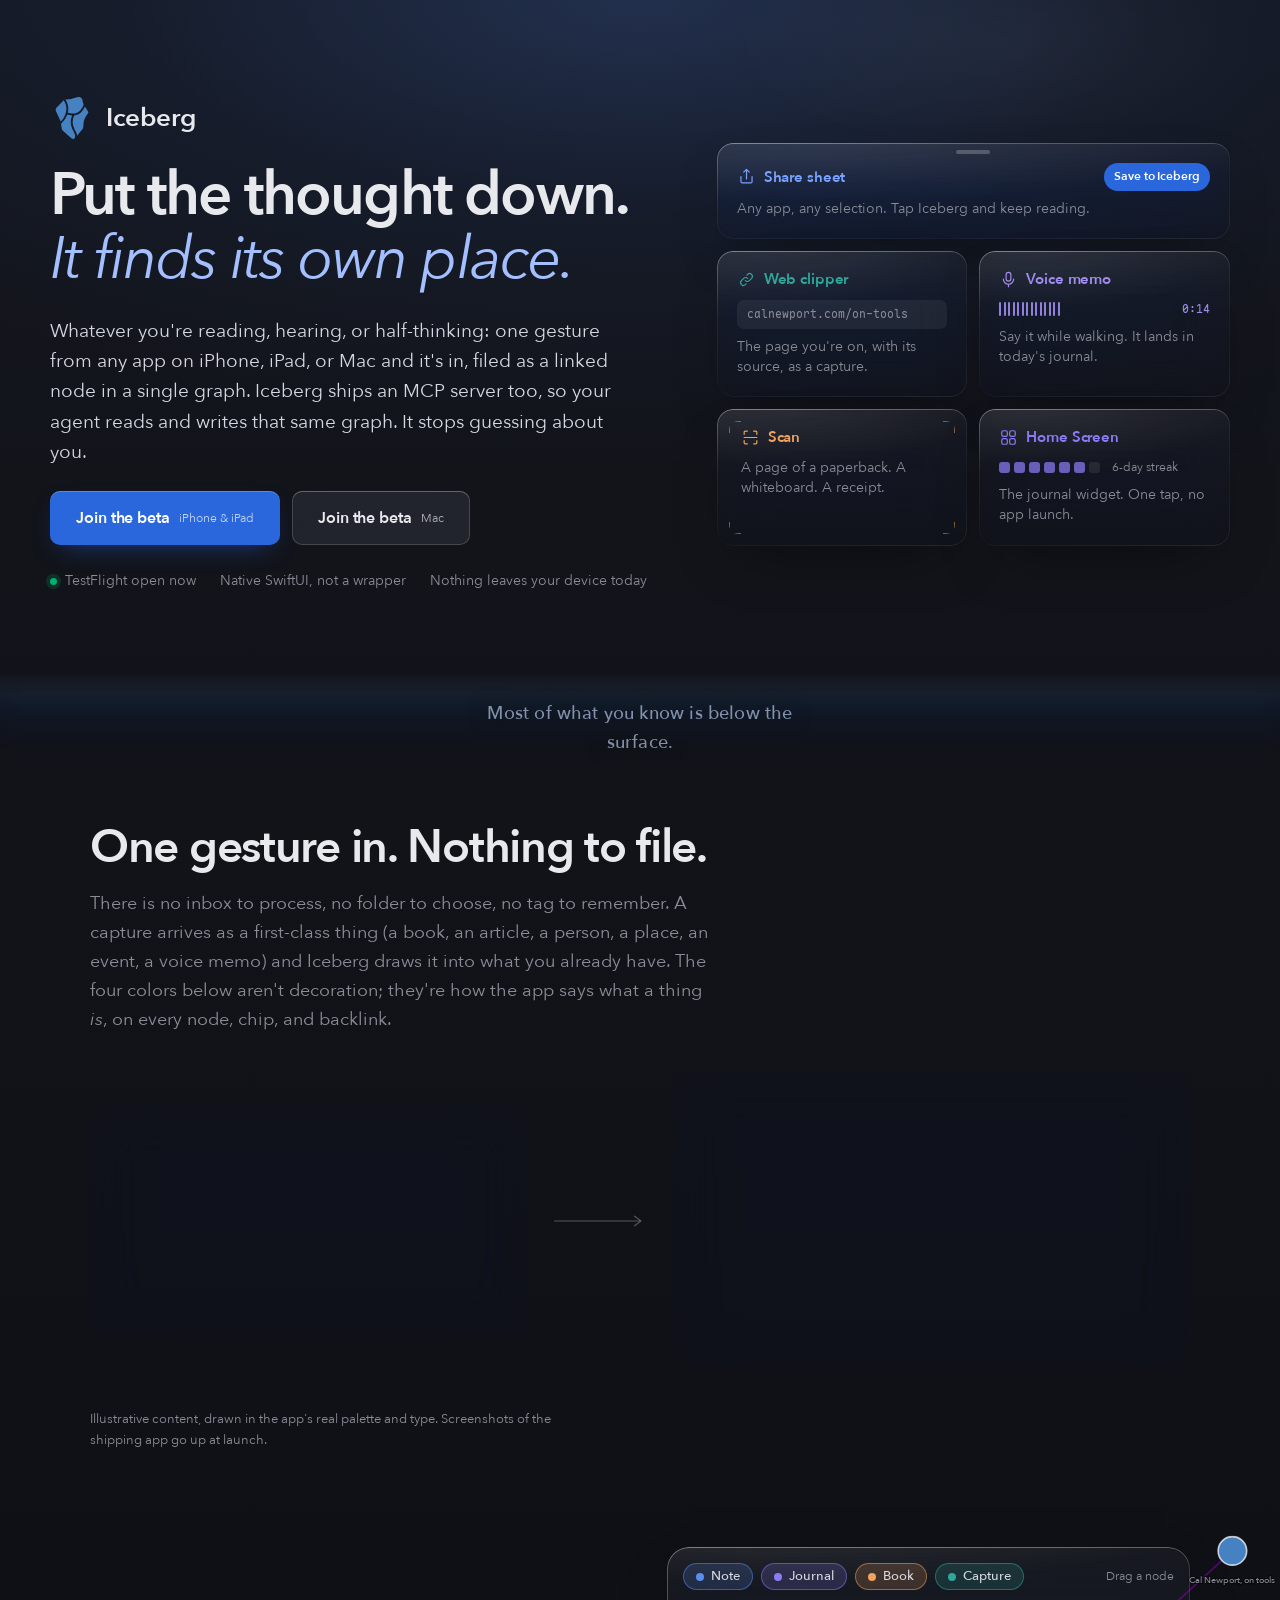
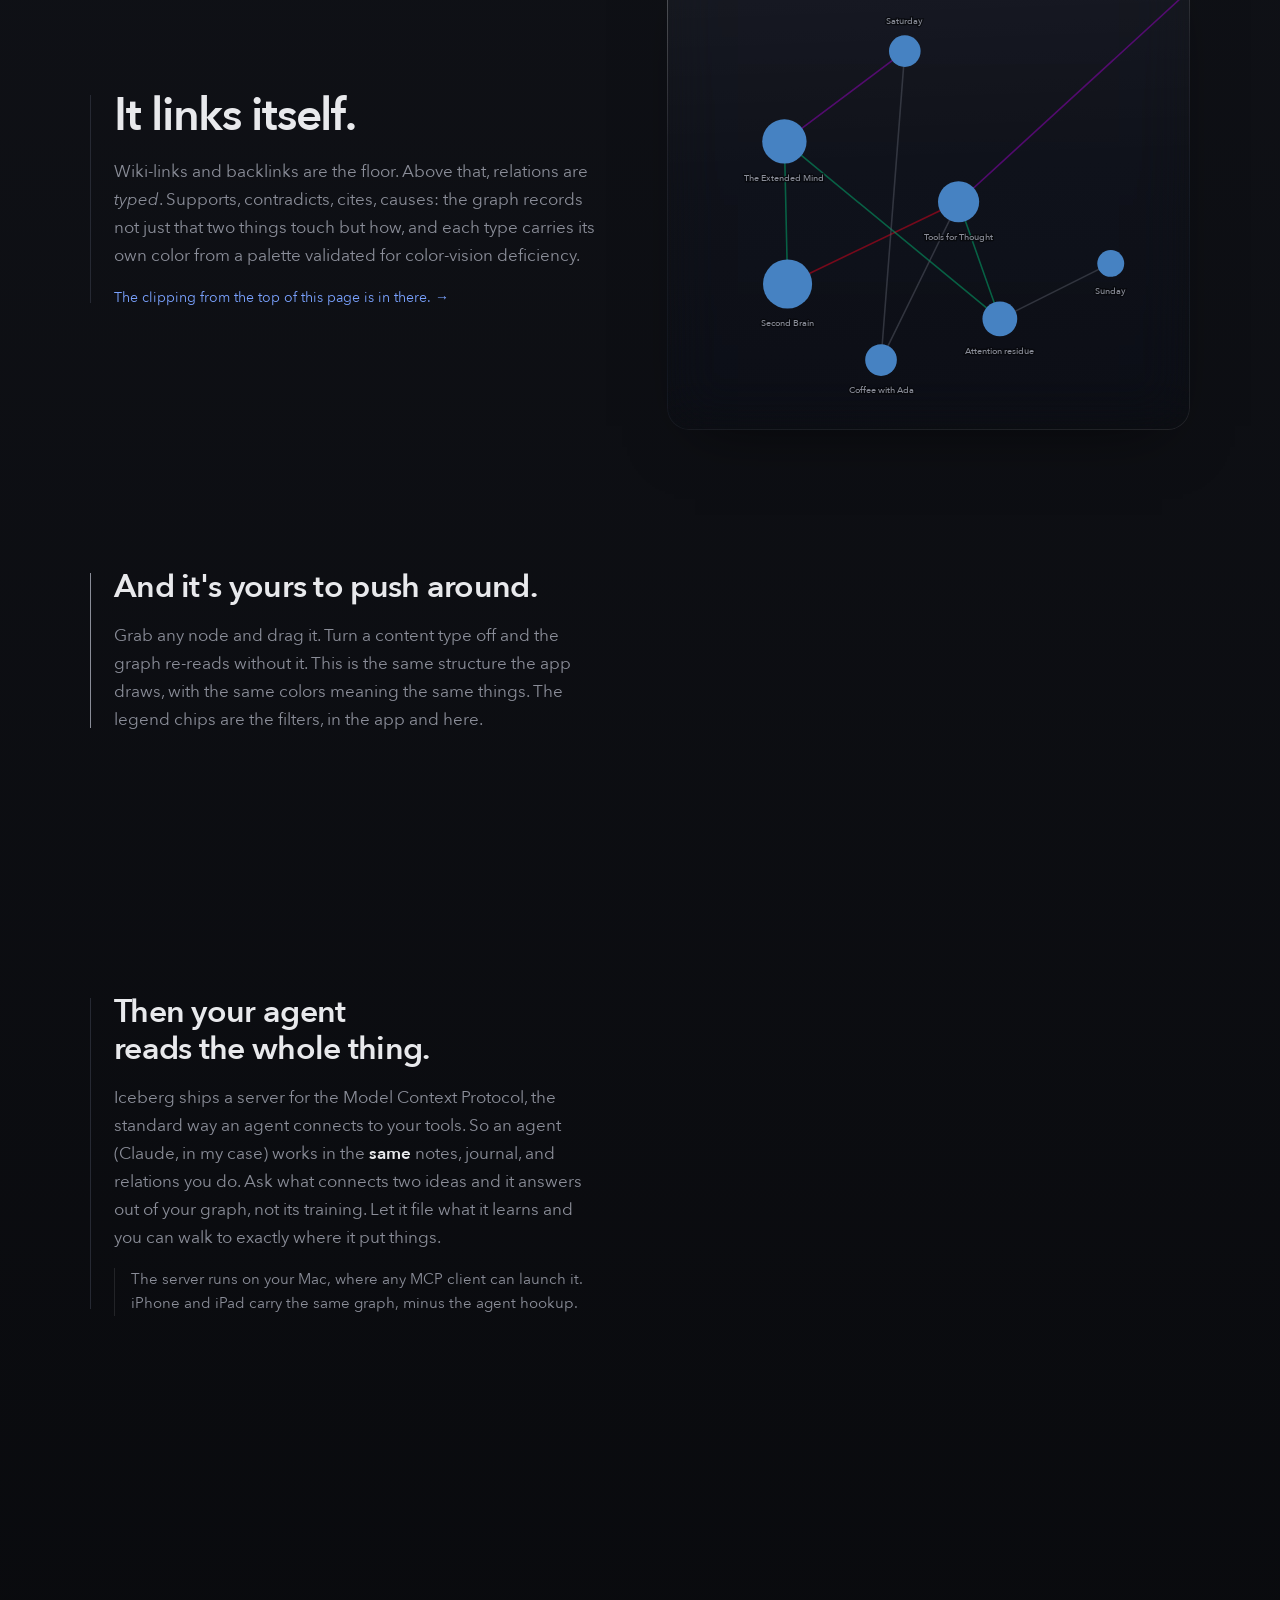
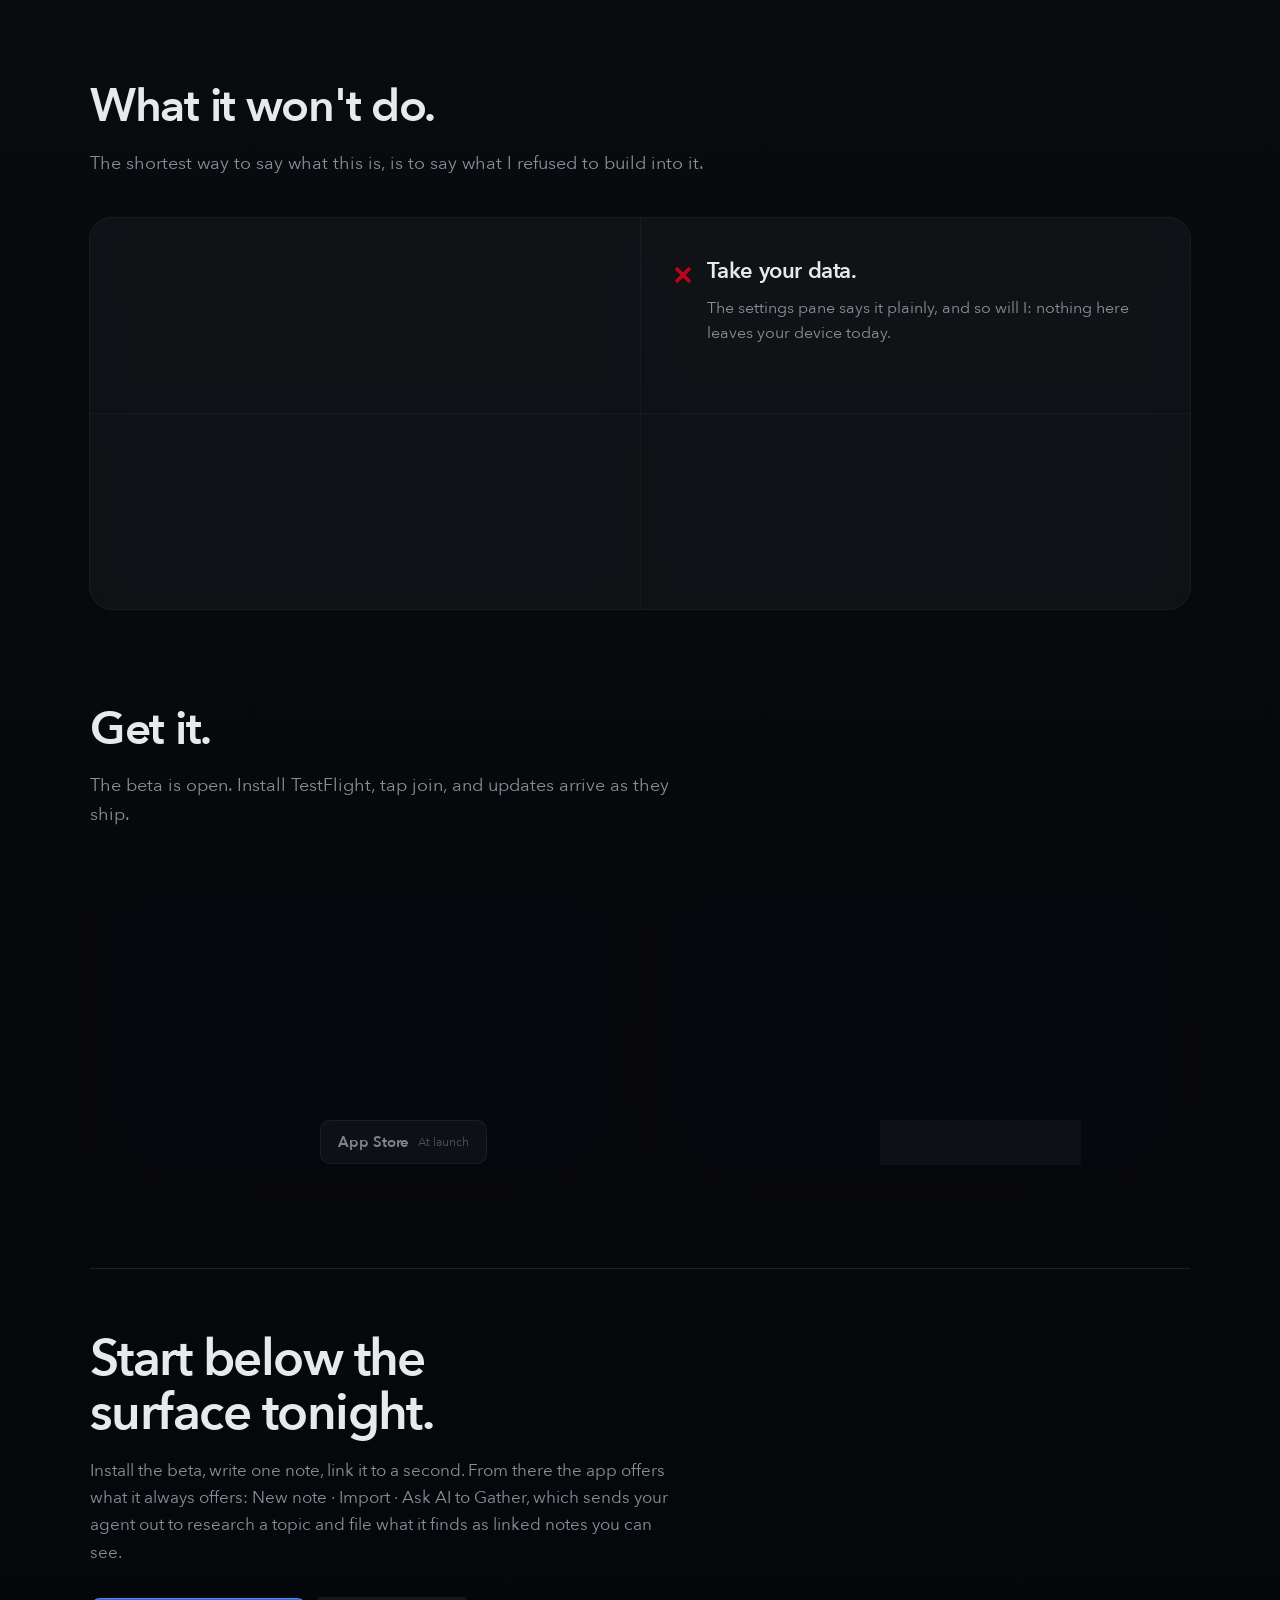
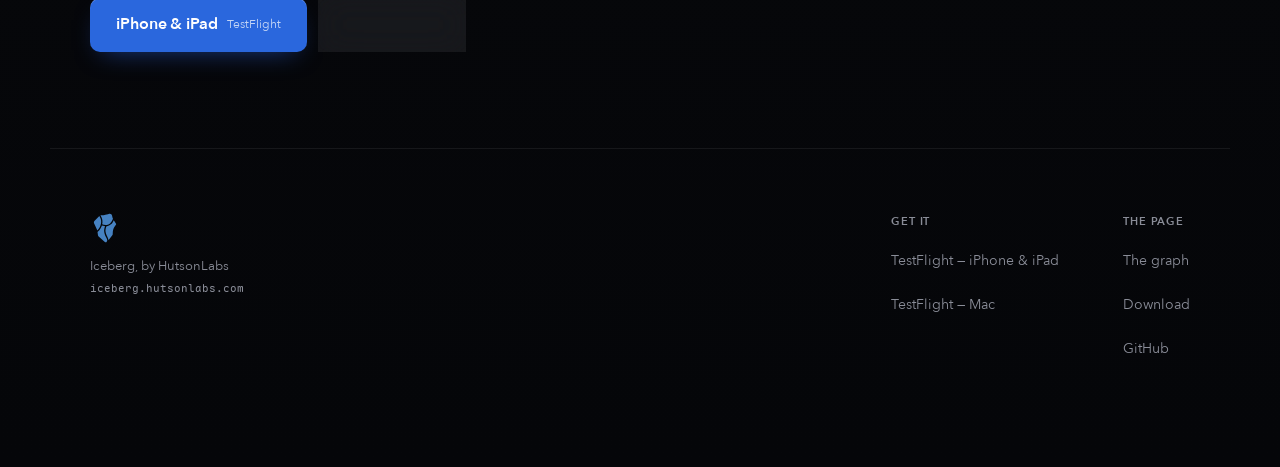
==== commit e75d5301: "update design" ====
--- a/site/index.html
+++ b/site/index.html
@@ -38,17 +38,17 @@
   a thought goes in with one gesture and finds its own place, and what surfaces
   is a graph both you and your agent read. Refuses the PKM landing page's
   three-icon-card row and its screenshot carousel.
-  OWN-WORLD: The app's dark stock palette and Avenir Next, with the four
-  content-type hues and typed-relation hues as the only saturated color on the
-  page. Everything else is water: a depth ramp that cools and darkens as you
-  scroll, and Liquid-Glass surfaces — specular top edge, backdrop blur and
-  saturation, refraction of the berg behind them — that float in it.
+  OWN-WORLD: The app's dark stock palette and Avenir Next. The typed-relation
+  hues are the only saturated color, and they are quiet. Everything else is
+  water: a depth ramp that cools and darkens as you scroll, and glass surfaces
+  — specular top edge, backdrop blur and saturation — floating in it.
   STORY: Capture is one gesture from anywhere → the graph assembles itself from
   those captures, and you can grab it → your agent answers from that same graph
   → install the beta.
-  FIRST VIEWPORT: Above the waterline. Headline left at display scale over the
-  berg's tip, primary TestFlight button directly under it; right, the five
-  capture on-ramps as drawn surfaces, one already in flight toward the water.
+  FIRST VIEWPORT: Above the waterline. Headline left at display scale, primary
+  TestFlight button directly under it; right, the five capture on-ramps as the
+  drawn surfaces they actually are. No drawn iceberg anywhere on the page — the
+  descent is carried by the ground's own darkening, not by an illustration.
   FORM: descent / water column — ranked first of seven; user-pinned across two
   structured rounds (2026-08-17), so no roll was dealt.
   FINISH: unreviewed and undocumented is unfinished; this build ends with the
@@ -164,21 +164,6 @@
         </div>
       </div>
 
-      <!-- The tip. Tall enough that its peak rises behind the headline, wide
-           enough at the base to read as ice rather than as an arrow; it sits in
-           flow so its base *is* the hero's bottom edge and meets the waterline. -->
-      <svg class="berg-tip" viewBox="0 0 1400 520" aria-hidden="true" preserveAspectRatio="xMidYMax meet">
-        <!-- The peak sits right of the copy column on purpose: the bright ridge
-             would otherwise lift the ground under the lead below 4.5:1, and the
-             lit face is more useful behind the glass on-ramps, which now have
-             something real to refract. The faint left face still runs under the
-             headline. -->
-        <polygon class="facet--dim"  points="110,520 20,520 380,330"/>
-        <polygon class="facet--dim"  points="760,24 110,520 760,520"/>
-        <polygon class="facet--lit"  points="760,24 760,520 1000,520"/>
-        <polygon class="facet--mid"  points="1000,520 1300,520 856,200"/>
-        <polygon class="facet--edge" points="760,24 750,520 772,520"/>
-      </svg>
     </header>
 
     <!-- ============================================================ -->
@@ -188,20 +173,6 @@
       <div class="waterline__glass" aria-hidden="true"></div>
       <p class="waterline__line">Most of what you know is below the surface.</p>
 
-      <!-- The other ninety percent. Faceted mass falling away behind every
-           station; the glass surfaces above refract this. -->
-      <svg class="berg-mass" viewBox="0 0 1600 4200" aria-hidden="true" preserveAspectRatio="xMidYMin slice">
-        <polygon points="612,0 1008,0 1108,300 500,330" fill="rgb(0 66 128 / .20)"/>
-        <polygon points="500,330 1108,300 1152,700 452,660" fill="rgb(0 66 128 / .15)"/>
-        <polygon points="452,660 1152,700 1120,1250 500,1300" fill="rgb(0 66 128 / .105)"/>
-        <polygon points="500,1300 1120,1250 1040,2100 590,2150" fill="rgb(0 66 128 / .075)"/>
-        <polygon points="590,2150 1040,2100 950,3150 660,3190" fill="rgb(0 66 128 / .05)"/>
-        <polygon points="660,3190 950,3150 810,4150" fill="rgb(0 66 128 / .03)"/>
-        <polygon points="612,0 800,0 640,520" fill="rgb(255 255 255 / .028)"/>
-        <polygon points="1008,0 1108,300 900,560" fill="rgb(255 255 255 / .020)"/>
-        <polygon points="800,0 742,1500 878,1470" fill="rgb(255 255 255 / .014)"/>
-        <polygon points="452,660 640,520 500,1300" fill="rgb(255 255 255 / .010)"/>
-      </svg>
     </div>
 
     <main id="main">
@@ -322,42 +293,42 @@
               <g class="graph__nodes">
                 <g class="on" data-id="saturday" data-type="journal" data-r="20" data-x="280" data-y="62"
                    transform="translate(280 62)">
-                  <circle r="20" fill="var(--type-journal)"/>
+                  <circle r="20" fill="var(--node)"/>
                   <text y="-34">Saturday</text>
                 </g>
                 <g class="on" data-id="clipping" data-type="capture" data-r="18" data-x="466" data-y="128"
                    transform="translate(466 128)">
-                  <circle r="18" fill="var(--type-capture)"/>
+                  <circle r="18" fill="var(--node)"/>
                   <text y="40">Cal Newport, on tools</text>
                 </g>
                 <g class="on" data-id="extended-mind" data-type="book" data-r="28" data-x="128" data-y="176"
                    transform="translate(128 176)">
-                  <circle r="28" fill="var(--type-book)"/>
+                  <circle r="28" fill="var(--node)"/>
                   <text y="50">The Extended Mind</text>
                 </g>
                 <g class="on" data-id="tools-thought" data-type="note" data-r="26" data-x="346" data-y="254"
                    transform="translate(346 254)">
-                  <circle r="26" fill="var(--type-note)"/>
+                  <circle r="26" fill="var(--node)"/>
                   <text y="48">Tools for Thought</text>
                 </g>
                 <g class="on" data-id="second-brain" data-type="note" data-r="31" data-x="132" data-y="356"
                    transform="translate(132 356)">
-                  <circle r="31" fill="var(--type-note)"/>
+                  <circle r="31" fill="var(--node)"/>
                   <text y="53">Second Brain</text>
                 </g>
                 <g class="on" data-id="sunday" data-type="journal" data-r="17" data-x="540" data-y="330"
                    transform="translate(540 330)">
-                  <circle r="17" fill="var(--type-journal)"/>
+                  <circle r="17" fill="var(--node)"/>
                   <text y="39">Sunday</text>
                 </g>
                 <g class="on" data-id="attention" data-type="note" data-r="22" data-x="400" data-y="400"
                    transform="translate(400 400)">
-                  <circle r="22" fill="var(--type-note)"/>
+                  <circle r="22" fill="var(--node)"/>
                   <text y="44">Attention residue</text>
                 </g>
                 <g class="on" data-id="coffee-ada" data-type="capture" data-r="20" data-x="250" data-y="452"
                    transform="translate(250 452)">
-                  <circle r="20" fill="var(--type-capture)"/>
+                  <circle r="20" fill="var(--node)"/>
                   <text y="42">Coffee with Ada</text>
                 </g>
               </g>
@@ -490,23 +461,15 @@
         </div>
 
         <div class="close">
-          <!-- the descent's last frame: the mass, closing the page out -->
-          <svg class="close__berg" viewBox="0 0 460 320" aria-hidden="true" preserveAspectRatio="xMaxYMid slice">
-            <polygon points="150,0 400,0 460,132 96,150" fill="rgb(255 255 255 / .10)"/>
-            <polygon points="96,150 460,132 460,236 130,246" fill="rgb(255 255 255 / .07)"/>
-            <polygon points="130,246 460,236 460,320 196,320" fill="rgb(255 255 255 / .045)"/>
-            <polygon points="150,0 236,0 96,150" fill="rgb(255 255 255 / .07)"/>
-            <polygon points="400,0 460,132 330,140" fill="rgb(255 255 255 / .05)"/>
-          </svg>
           <h3>Start below the surface tonight.</h3>
           <p>Install the beta, write one note, link it to a second. From there the
           app offers what it always offers: New note · Import · Ask AI to Gather,
           which sends your agent out to research a topic and file what it finds as
           linked notes you can see.</p>
           <div class="close__actions">
-            <a class="btn btn--inverse btn--lg" data-launch-link="testflight-ios"
+            <a class="btn btn--primary btn--lg" data-launch-link="testflight-ios"
                href="https://testflight.apple.com/join/XXXXXXXX">iPhone &amp; iPad<span class="btn__meta">TestFlight</span></a>
-            <a class="btn btn--outline-inverse btn--lg" data-launch-link="testflight-mac"
+            <a class="btn btn--glass btn--lg" data-launch-link="testflight-mac"
                href="https://testflight.apple.com/join/YYYYYYYY">Mac<span class="btn__meta">TestFlight</span></a>
           </div>
         </div>
--- a/site/styles.css
+++ b/site/styles.css
@@ -26,6 +26,7 @@
   --accent:#3478F6; --accent-hover:#2A67DD; --accent-active:#2456C8;
   --link:#7AA2FF; --link-hover:#A3BFFF;
   --audio:#A18DF0;          /* the voice-memo lavender: a media affordance, not a type */
+  --node:#4682C2;           /* the mark's glacial blue — every graph node, one colour */
   --insights-deep:#004280;  /* the deep stop of the app's Insights-card gradient */
   --backdrop-hi:#14161D; --backdrop-lo:#08090C;
   --abyss:#050609;                      /* the floor: backdrop-lo, one rung down */
@@ -144,20 +145,7 @@
   -webkit-mask-composite:xor;mask:linear-gradient(#000 0 0) content-box,linear-gradient(#000 0 0);
   mask-composite:exclude;
 }
-/* the lens — a band just inside the border that over-blurs and over-saturates
-   what sits behind it. Real glass bends hardest at its edge; a rim highlight
-   on its own is only half the effect, and the half that reads as a drawn
-   outline rather than as a material. */
-.glass::after{
-  content:"";position:absolute;inset:0;border-radius:inherit;pointer-events:none;z-index:1;
-  -webkit-backdrop-filter:blur(4px) saturate(2.2) brightness(1.16);
-  backdrop-filter:blur(4px) saturate(2.2) brightness(1.16);
-  -webkit-mask:linear-gradient(#000 0 0) content-box,linear-gradient(#000 0 0);
-  -webkit-mask-composite:xor;
-  mask:linear-gradient(#000 0 0) content-box,linear-gradient(#000 0 0);
-  mask-composite:exclude;padding:8px;
-}
-.glass>*{position:relative;z-index:2}
+.glass>*{position:relative;z-index:1}
 
 /* ============================ buttons =================================== */
 .btn{
@@ -245,7 +233,7 @@
 .dock .btn--sm{height:40px;padding:0 15px;font-size:14px}
 
 /* ============================= hero ===================================== */
-.hero{position:relative;padding:var(--s-24) var(--pad) 0;overflow:hidden}
+.hero{position:relative;padding:var(--s-24) var(--pad) var(--s-20);overflow:hidden}
 .hero__sky{
   position:absolute;inset:0 0 auto;height:520px;pointer-events:none;
   background:
@@ -294,11 +282,7 @@
 
 /* web clipper — the thing it captures is a URL, so show one */
 .ramp--clip .ramp__chrome{color:var(--type-capture)}
-/* in flight: tilted off the grid, trailing, already falling toward the water */
-.ramp--clip{overflow:visible;z-index:3;transform:translate(8px,22px) rotate(2.2deg);
-  animation:inflight 1500ms var(--ease-out) 260ms backwards;
-  box-shadow:0 30px 46px -26px rgb(0 0 0 / .8)}
-@keyframes inflight{from{transform:translate(10px,-96px) rotate(-3deg);opacity:0}}
+
 .ramp__url{font-family:var(--font-mono);font-size:11.5px;letter-spacing:0;color:var(--ink-muted);
   padding:5px 10px;border-radius:7px;background:rgb(255 255 255 / .06);
   white-space:nowrap;overflow:hidden;text-overflow:ellipsis}
@@ -337,19 +321,6 @@
 .ramp__streak span{margin-left:var(--s-2)}
 
 /* ---- the tip ---------------------------------------------------------- */
-/* In flow, so its base *is* the hero's bottom edge and meets the waterline
-   exactly; the negative top margin tucks it up behind the copy. */
-.berg-tip{position:relative;z-index:1;left:50%;transform:translateX(-50%);
-  width:min(1500px,150%);height:auto;pointer-events:none;opacity:.75;
-  margin:-477px 0 -1px;
-  filter:drop-shadow(0 -20px 50px rgb(122 162 255 / .1))}
-/* Kept deliberately low: the lead paragraph reads across the lit face, and at
-   .10 the facet lifts its ground enough to drop --ink-muted under 4.5:1. */
-.facet--lit{fill:rgb(206 228 255 / .075)}
-.facet--mid{fill:rgb(170 204 255 / .045)}
-.facet--edge{fill:rgb(240 247 255 / .16)}
-.facet--dim{fill:rgb(150 190 255 / .028)}
-
 /* =========================== the crossing =============================== */
 .waterline{position:relative;height:0;z-index:3}
 .waterline__glass{
@@ -367,15 +338,6 @@
   font-size:clamp(15px,1.5vw,18px);font-weight:500;letter-spacing:.01em;
   color:rgb(200 220 255 / .62);text-shadow:0 1px 20px rgb(0 0 0 / .6);
 }
-
-/* the submerged mass, drawn behind every station */
-.berg-mass{position:absolute;z-index:0;left:50%;top:0;transform:translateX(-50%);
-  width:min(1700px,100%);height:auto;pointer-events:none;
-  -webkit-mask-image:linear-gradient(180deg,#000 3%,#000 80%,transparent 100%);
-  mask-image:linear-gradient(180deg,#000 3%,#000 80%,transparent 100%);
-  /* enough blur to stop a polygon edge drawing a seam across a paragraph,
-     little enough that the glass above it has real content to bend */
-  filter:blur(9px)}
 
 /* ============================ stations ================================== */
 main{position:relative;z-index:2;display:flex;flex-direction:column;
@@ -428,11 +390,11 @@
 /* Default state is the finished graph — the markup is the graph. Only once
    app.js has taken over does anything hide, so a blocked script leaves a
    complete picture rather than an empty frame. */
-.graph__edges line{stroke-width:2.5;stroke-linecap:round;opacity:.85;
+.graph__edges line{stroke-width:2;stroke-linecap:round;opacity:.5;
   transition:opacity 420ms var(--ease-out),stroke-width var(--dur) var(--ease)}
 .graph--staged .graph__edges line{opacity:0}
-.graph--staged .graph__edges line.on{opacity:.85}
-.graph__edges line.lit{stroke-width:4.5;filter:drop-shadow(0 0 6px currentColor)}
+.graph--staged .graph__edges line.on{opacity:.5}
+.graph__edges line.lit{stroke-width:3.5;opacity:.95;filter:drop-shadow(0 0 5px currentColor)}
 .graph__nodes g{cursor:grab;opacity:1;transition:opacity 420ms var(--ease-out)}
 .graph--staged .graph__nodes g{opacity:0}
 .graph--staged .graph__nodes g.on{opacity:1}
@@ -445,7 +407,7 @@
 /* the agent's answer, traced on the graph: the cited path stays lit and
    everything else falls back into the water */
 .graph.lighting .graph__nodes g:not(.lit){opacity:.22}
-.graph.lighting .graph__edges line:not(.lit){opacity:.12}
+.graph.lighting .graph__edges line:not(.lit){opacity:.1}
 .graph__nodes g.lit text{fill:var(--ink);font-weight:600}
 .graph__nodes g.lit circle{stroke:#fff;stroke-width:2.5;
   filter:drop-shadow(0 0 9px rgb(255 255 255 / .55))}
@@ -505,20 +467,14 @@
 .platform__actions{margin-top:auto;padding-top:var(--s-4);display:flex;flex-wrap:wrap;gap:var(--s-2)}
 
 .close{
-  position:relative;overflow:hidden;border-radius:var(--r-lg);padding:var(--s-12) var(--s-10);
+  position:relative;margin-top:var(--s-8);padding:var(--s-16) 0 0;
+  border-top:1px solid rgb(255 255 255 / .1);
   display:flex;flex-direction:column;gap:var(--s-4);align-items:flex-start;
-  background:linear-gradient(135deg,var(--accent-ink) 0%,var(--insights-deep) 100%);
-  box-shadow:0 40px 90px -40px rgb(52 120 246 / .55),inset 0 1px 0 rgb(255 255 255 / .28);
-}
-.close::after{content:"";position:absolute;inset:0;pointer-events:none;
-  background:radial-gradient(80% 200px at 12% -10%,rgb(255 255 255 / .22),transparent 70%)}
-.close__berg{position:absolute;right:0;top:0;height:100%;width:auto;
-  pointer-events:none;opacity:.55}
-.close>*:not(.close__berg){position:relative;z-index:1}
-.close h3{font-size:clamp(24px,2.8vw,34px);font-weight:var(--weight-strong);
-  letter-spacing:-.024em;line-height:1.15;color:#fff;text-wrap:balance}
-.close p{font-size:16px;line-height:1.6;color:rgb(255 255 255 / .94);max-width:56ch}
-.close__actions{display:flex;flex-wrap:wrap;gap:var(--s-3);padding-top:var(--s-2)}
+}
+.close h3{font-size:clamp(30px,4vw,52px);font-weight:var(--weight-strong);
+  letter-spacing:-.03em;line-height:1.05;color:var(--ink);text-wrap:balance;max-width:16ch}
+.close p{font-size:17px;line-height:1.6;color:var(--ink-muted);max-width:58ch}
+.close__actions{display:flex;flex-wrap:wrap;gap:var(--s-3);padding-top:var(--s-4)}
 
 /* ============================= footer =================================== */
 .footer{position:relative;z-index:2;max-width:var(--content);margin:0 auto;width:100%;
@@ -553,7 +509,7 @@
   /* a stretched flex item has no room to stick — it is already as tall as
      its container */
   /* opaque: a translucent pinned panel lets the copy scroll through it */
-  .deep__stage{position:sticky;align-self:start;top:0;order:0;z-index:4;
+  .deep__stage{position:sticky;top:0;order:0;z-index:4;
     padding:var(--s-4) var(--pad) var(--s-3);
     margin:0 calc(var(--pad) * -1);background:var(--backdrop-lo);
     box-shadow:0 18px 30px -22px rgb(0 0 0 / .9)}
@@ -567,7 +523,6 @@
   body{font-size:16px}
   main{gap:var(--s-20);padding-top:120px}
   .station{gap:var(--s-8)}
-  .hero .berg-tip{margin-top:-130px}
   /* Every rung tightened so a drawn on-ramp clears the fold at 390x844 — the
      first screen has to carry some of the world, not just the proposition. */
   .hero{padding-top:var(--s-6)}
@@ -579,8 +534,6 @@
   .btn--lg{height:50px;font-size:15px}
   .ramps{grid-template-columns:1fr}
   .ramp--share{grid-column:auto}
-  /* the clipper's flight pose costs vertical room the phone hasn't got */
-  .ramp--clip{transform:none;animation:none;z-index:auto}
   .hero__actions .btn{flex:1 1 100%}
   .refusals li{padding:var(--s-8) var(--s-6)}
   .close{padding:var(--s-10) var(--s-6)}
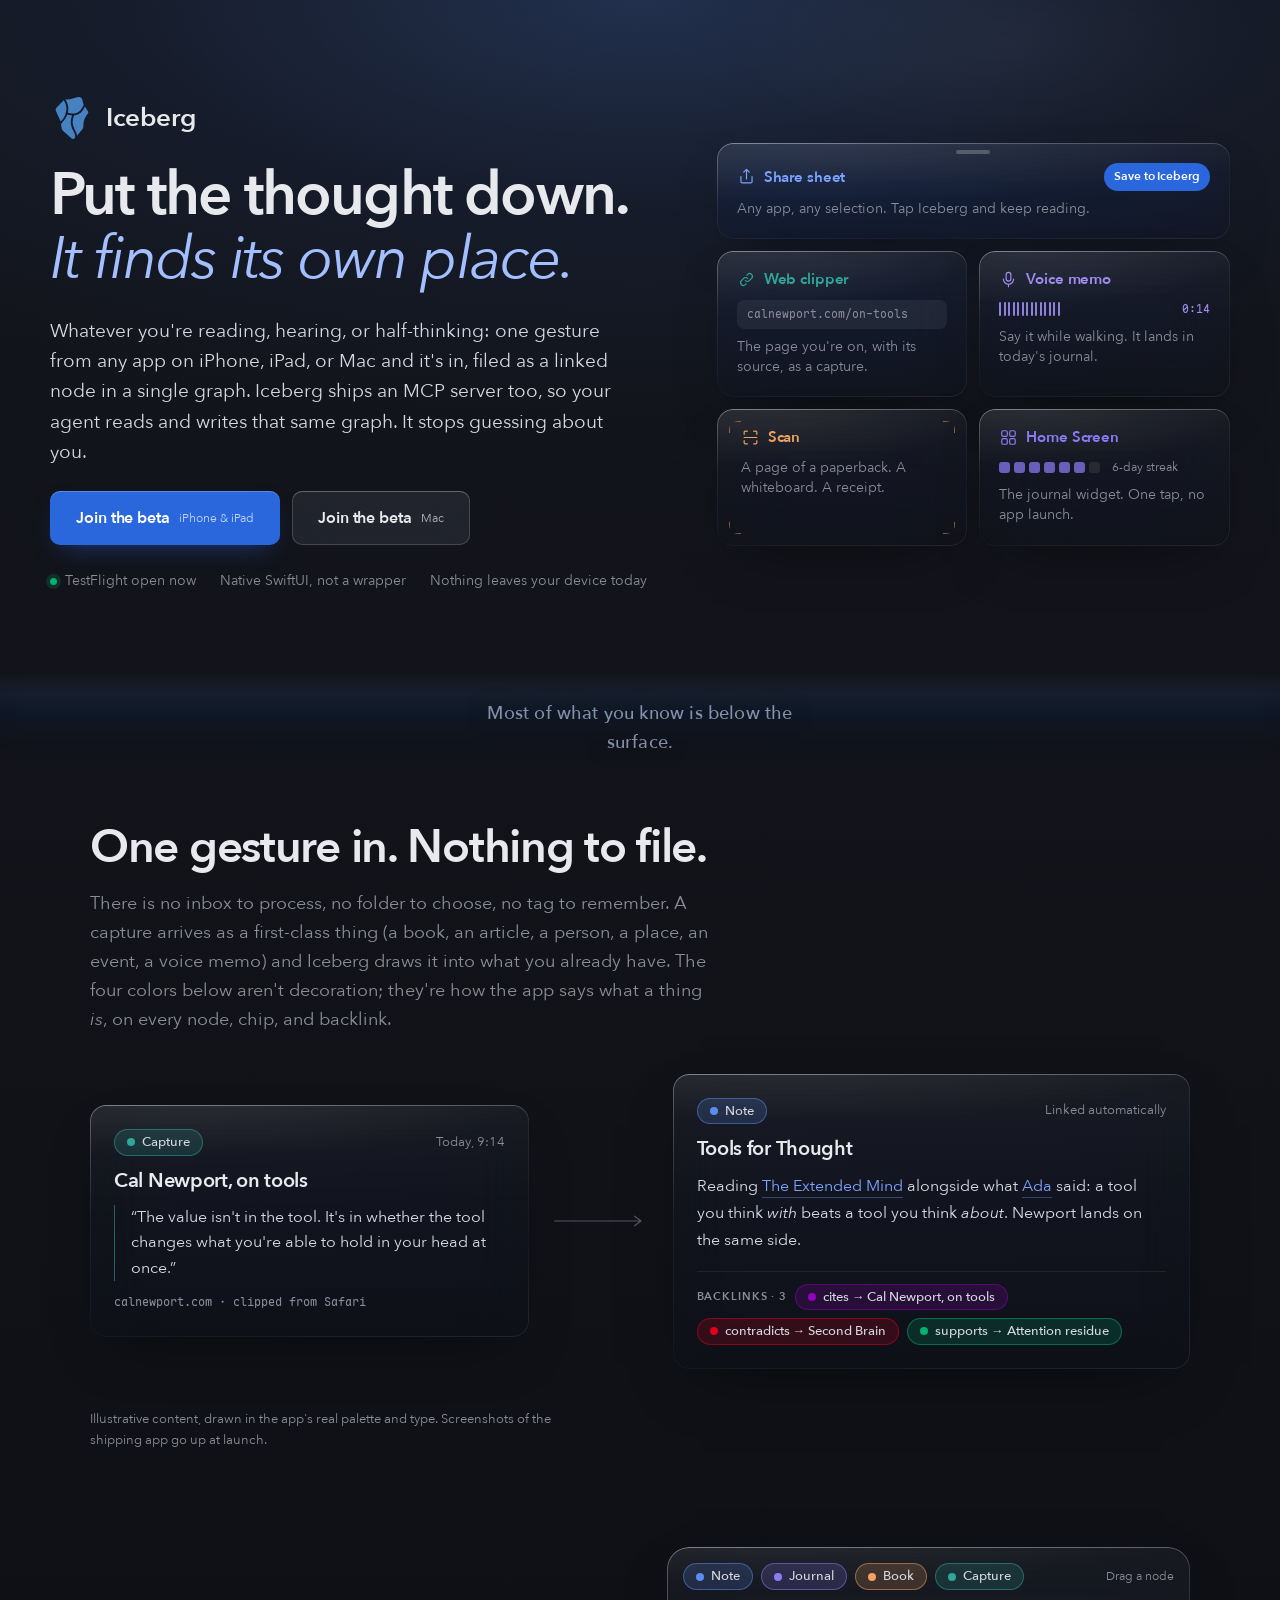
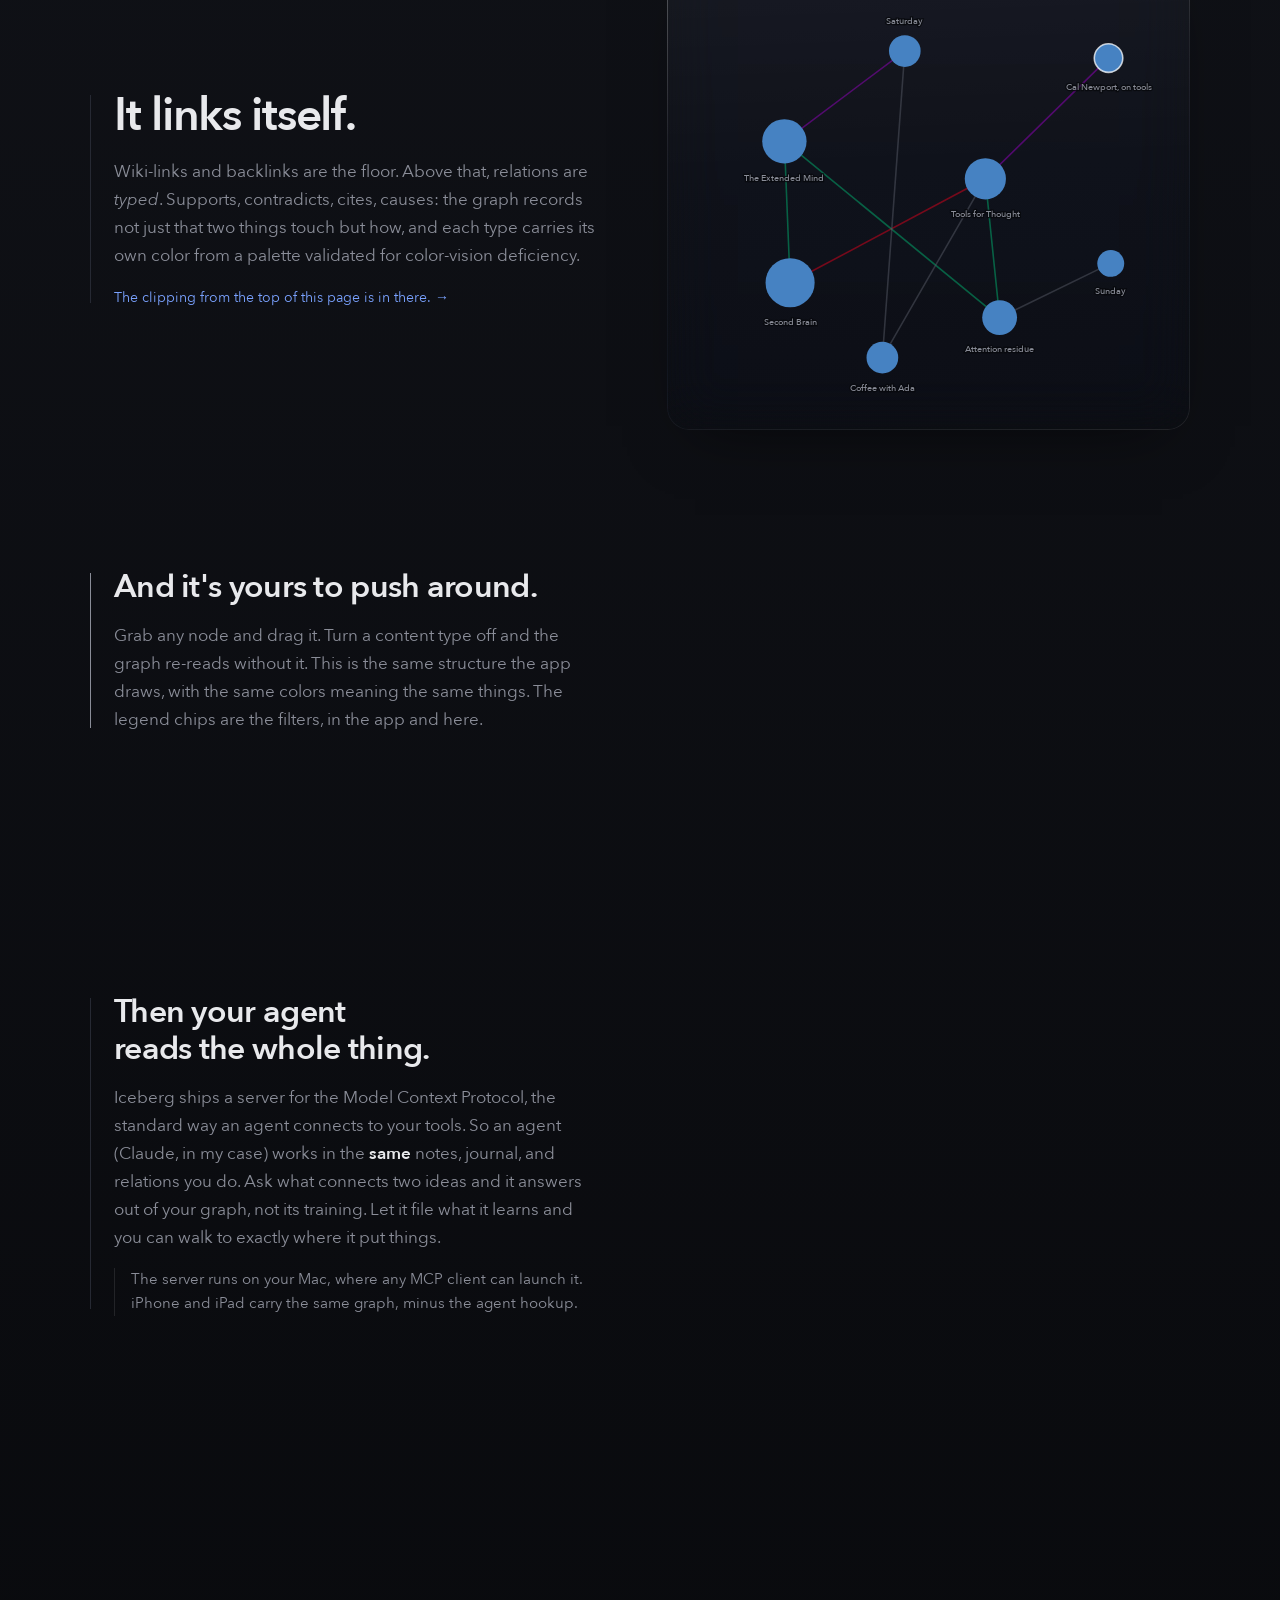
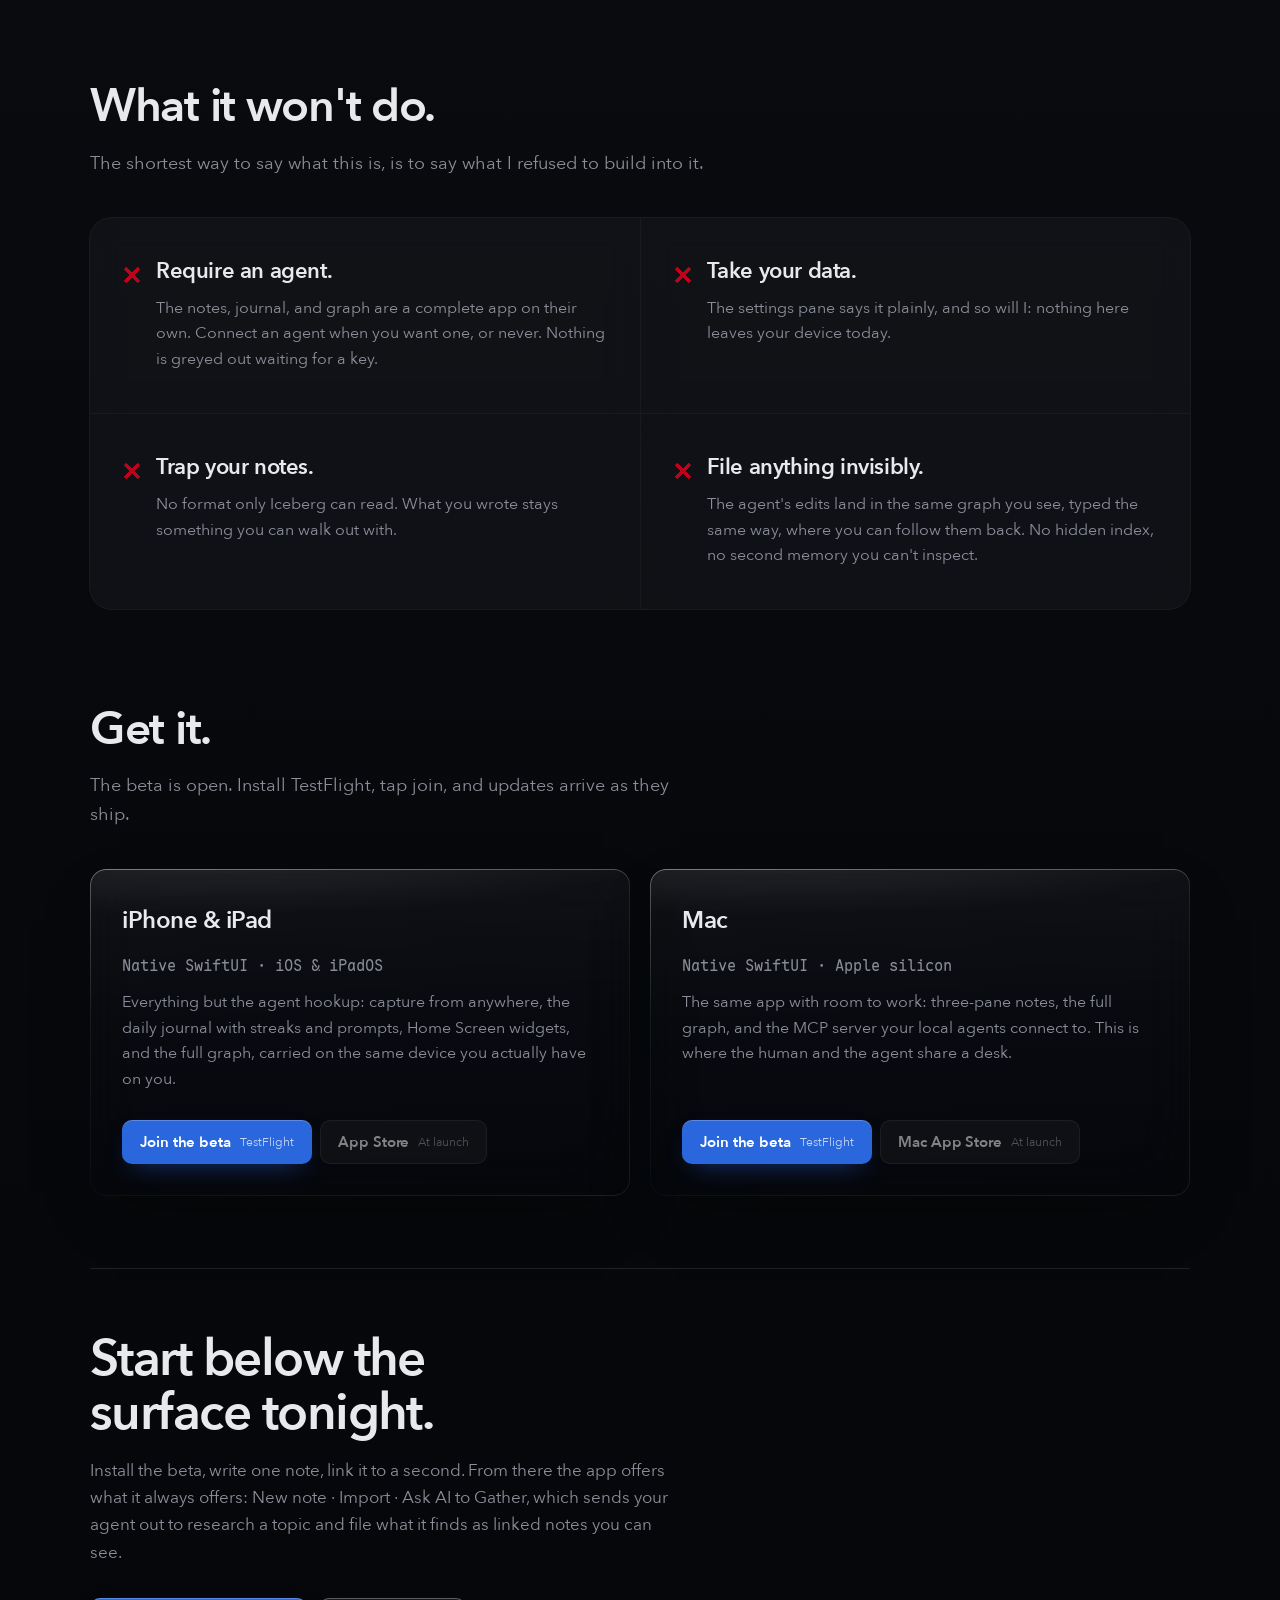
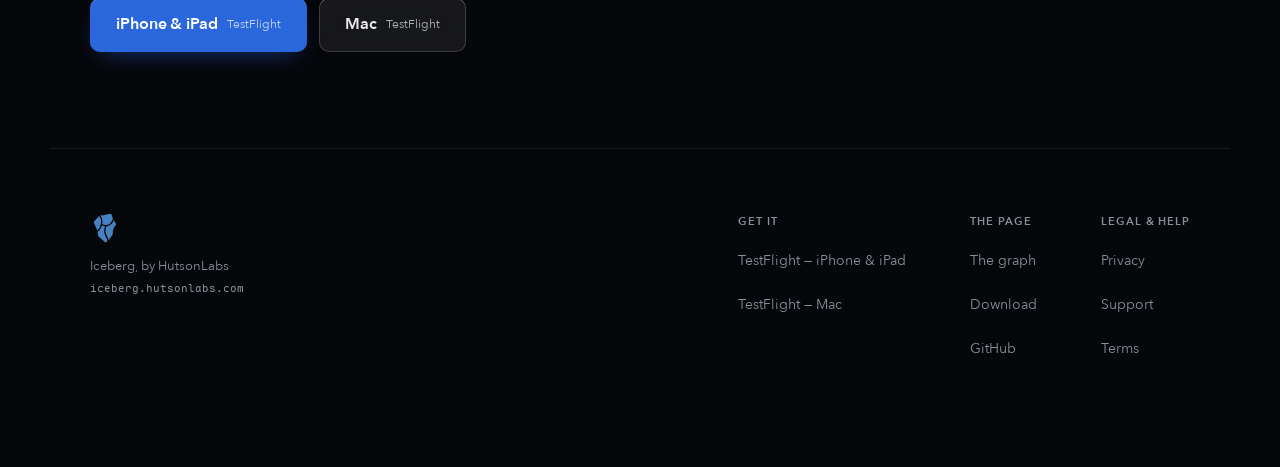
==== commit 669eebe9: "Add privacy, support and terms pages for the App Store listing" ====
--- a/site/index.html
+++ b/site/index.html
@@ -493,6 +493,12 @@
           <a href="#get">Download</a>
           <a href="https://github.com/HutsonLabs">GitHub</a>
         </div>
+        <div class="footer__col">
+          <p class="lbl">Legal &amp; help</p>
+          <a href="privacy.html">Privacy</a>
+          <a href="support.html">Support</a>
+          <a href="terms.html">Terms</a>
+        </div>
       </nav>
     </footer>
   </body>
--- a/site/styles.css
+++ b/site/styles.css
@@ -560,3 +560,21 @@
   .beat{opacity:1}
   .ramp__wave i{height:11px}
 }
+
+/* ===================== legal & support pages ============================ */
+/* privacy.html / support.html / terms.html — the App Store listing URLs.
+   Plain reading pages: one 68ch column, the page's own tokens only. */
+.legal__bar{position:relative;z-index:2;max-width:var(--content);margin:0 auto;width:100%;
+  padding:var(--s-10) var(--pad) 0}
+.legal__bar .mark{text-decoration:none}
+.legal{display:block;max-width:calc(68ch + 2 * var(--pad));margin:0 auto;
+  padding:var(--s-16) var(--pad) var(--s-24);color:var(--ink-muted);line-height:1.7}
+.legal h1{color:var(--ink);font-size:clamp(32px,5vw,44px);line-height:1.1;letter-spacing:-.02em;
+  margin-bottom:var(--s-3)}
+.legal h2{color:var(--ink);font-size:20px;margin:var(--s-10) 0 var(--s-3)}
+.legal p,.legal ul,.legal ol{margin-bottom:var(--s-4)}
+.legal ul{padding-left:1.2em;list-style:disc}
+.legal ol{padding-left:1.2em;list-style:decimal}
+.legal li{margin-bottom:var(--s-2)}
+.legal strong{color:var(--ink);font-weight:var(--weight-strong)}
+.legal .updated{font-size:13px;color:var(--ink-dim)}
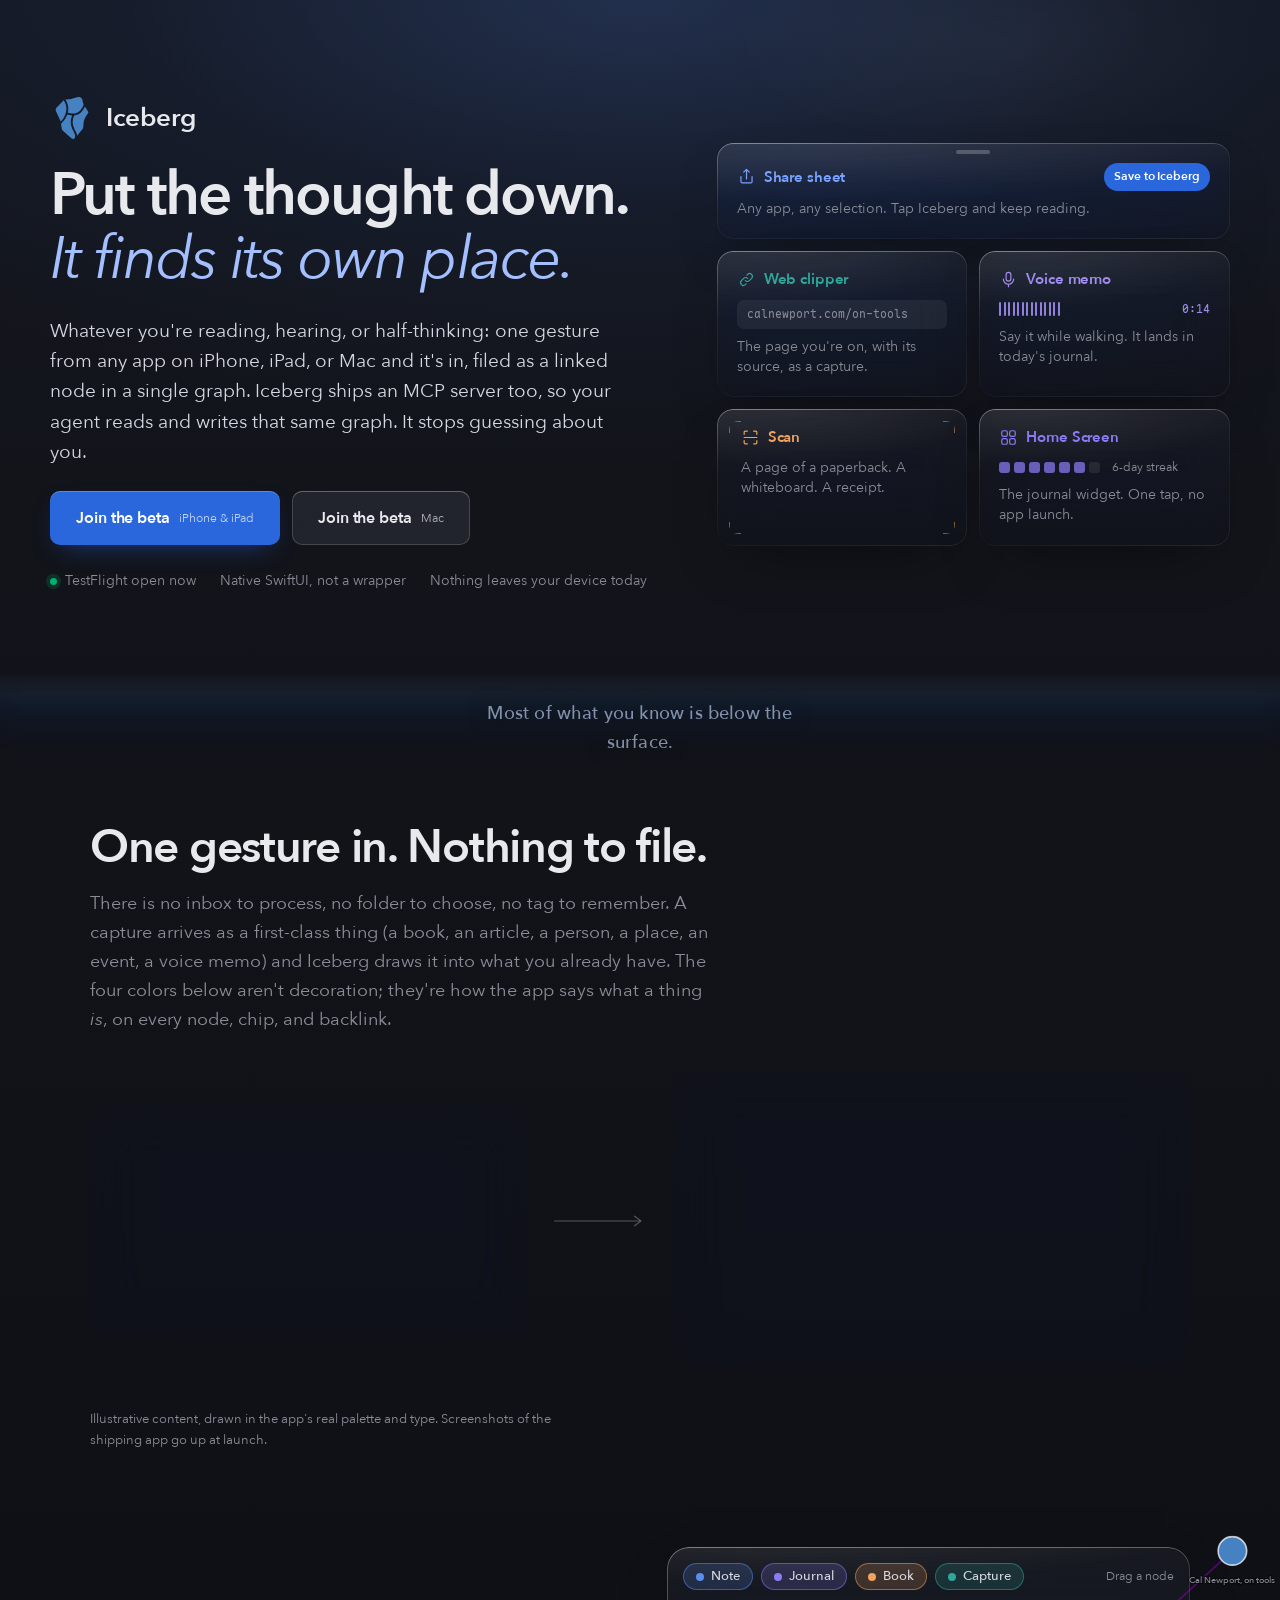
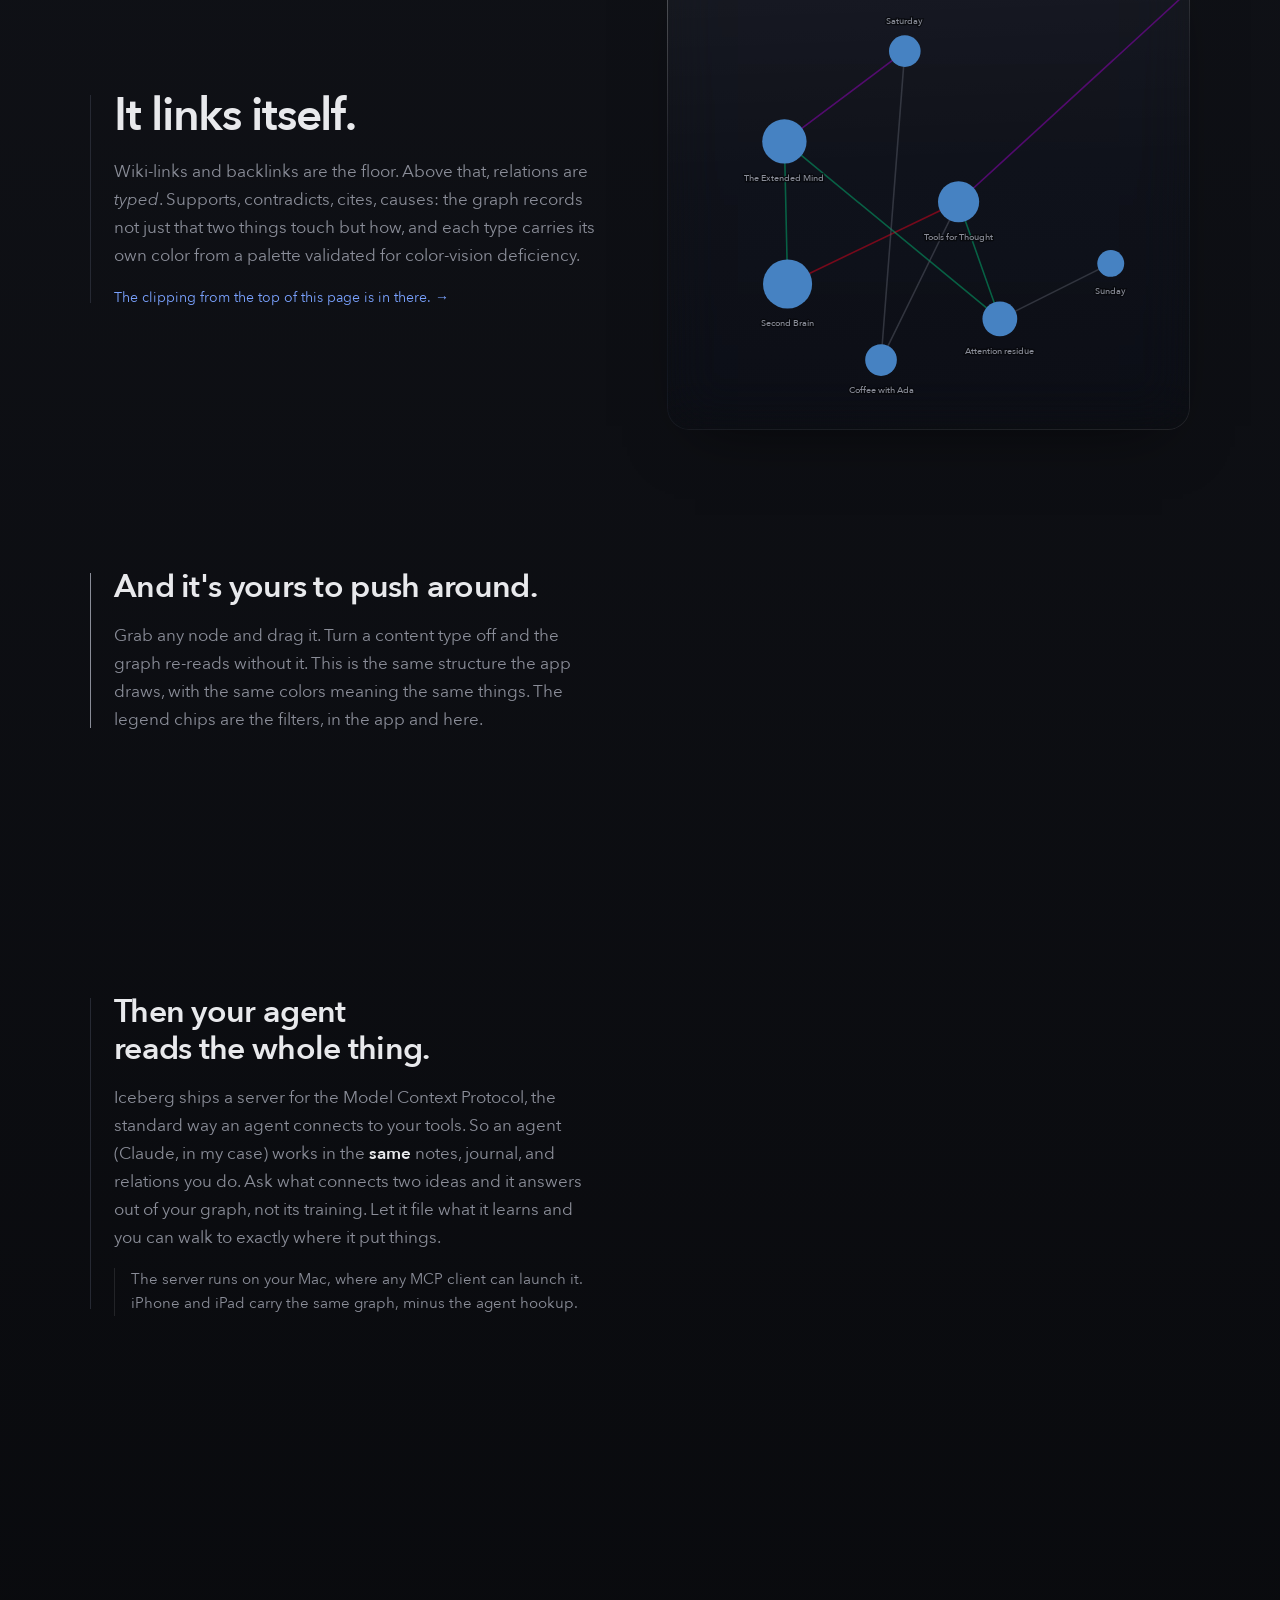
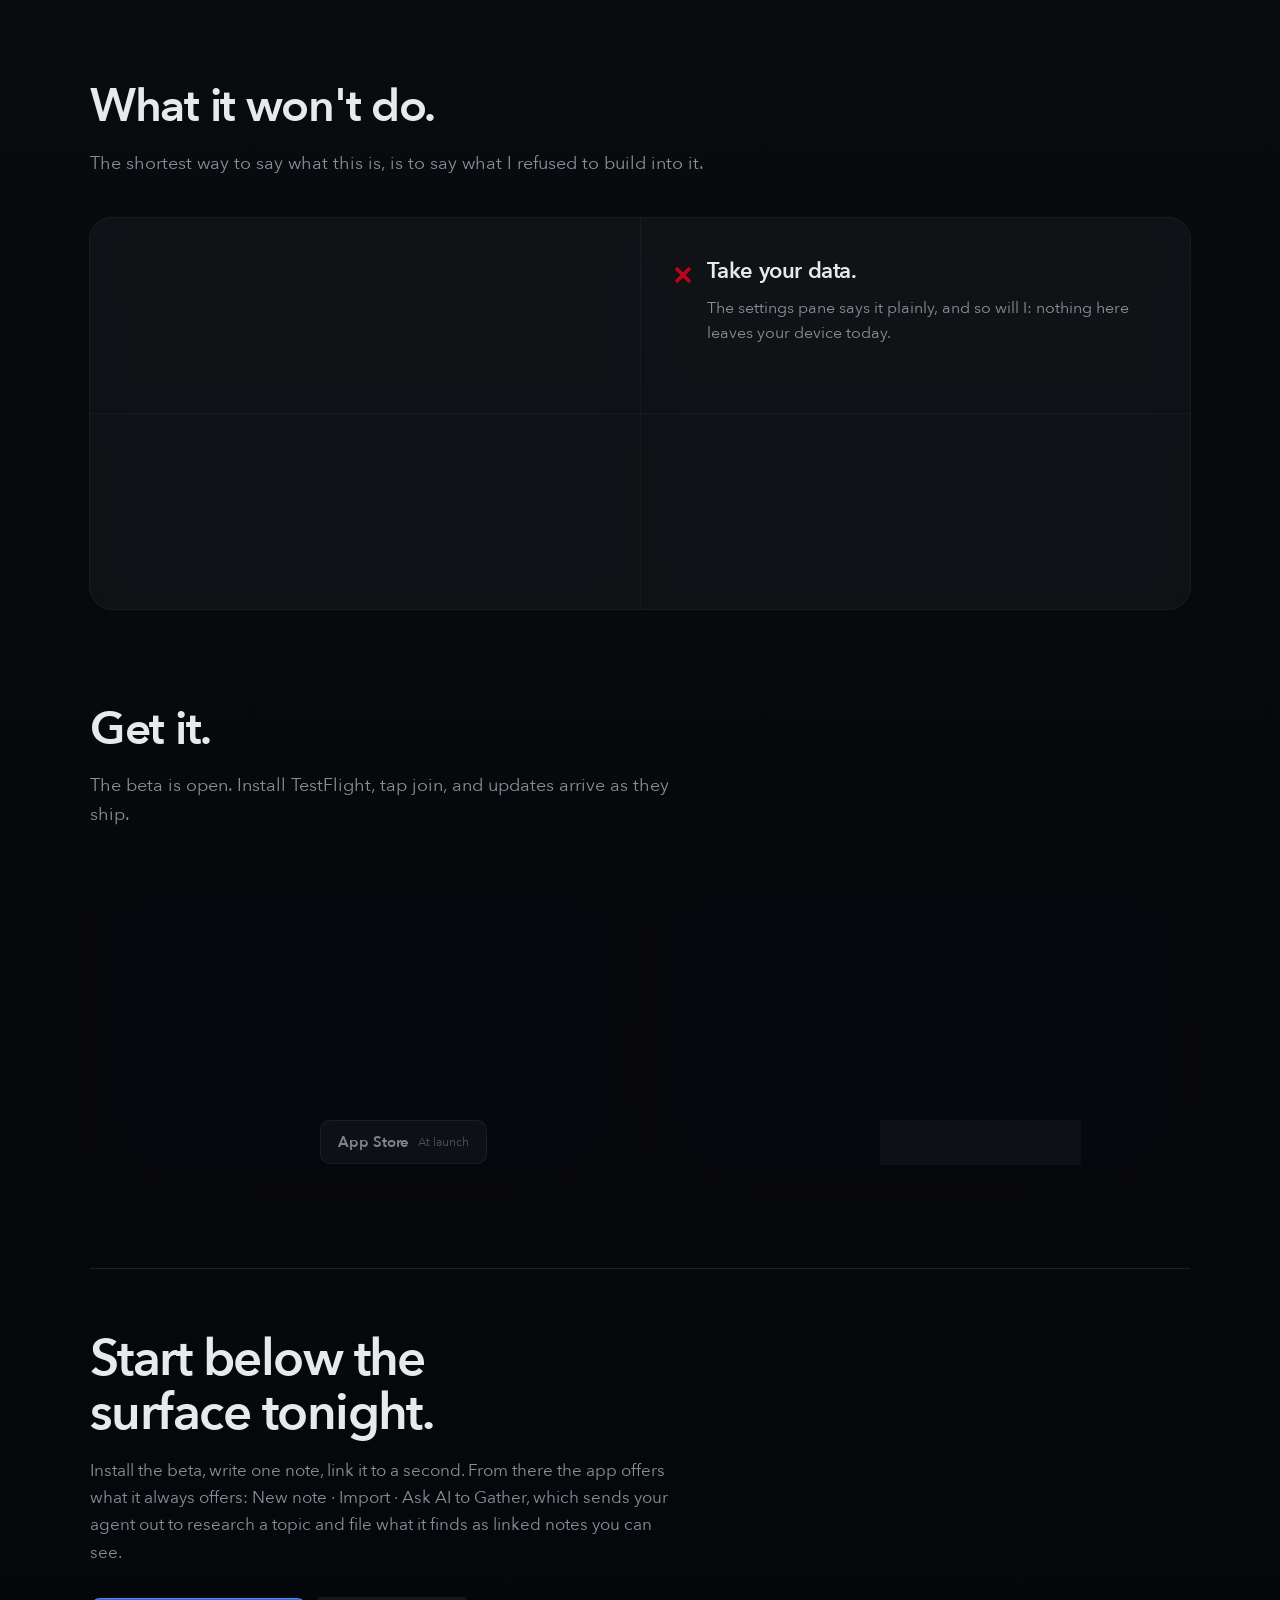
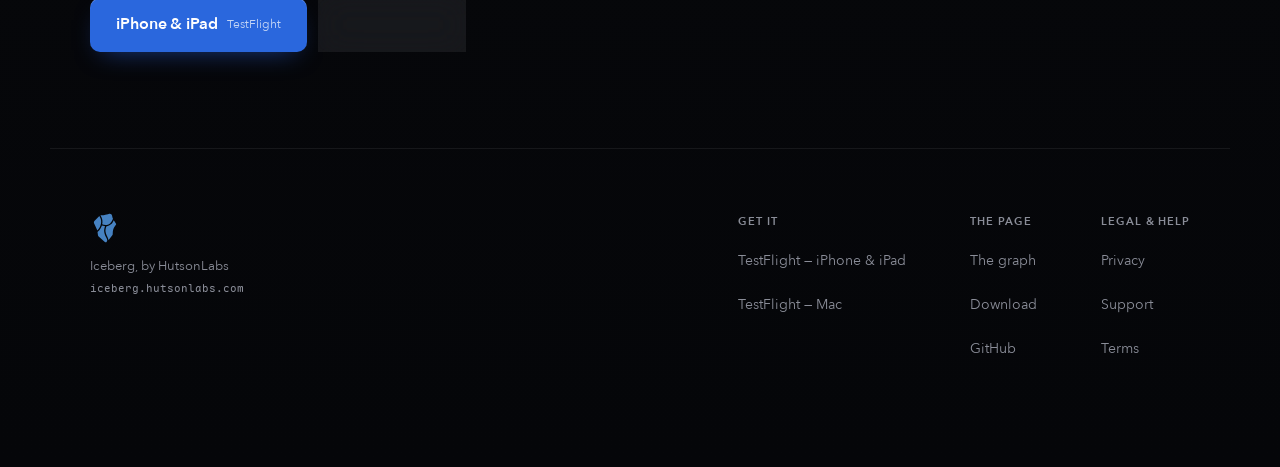
==== commit 83aa2aa2: "Update TestFlight links in index.html" ====
--- a/site/index.html
+++ b/site/index.html
@@ -66,9 +66,9 @@
       <p class="dock__line">Beta open on TestFlight</p>
       <div class="dock__actions">
         <a class="btn btn--primary btn--sm" data-launch-link="testflight-ios"
-           href="https://testflight.apple.com/join/XXXXXXXX">iPhone &amp; iPad</a>
+           href="https://testflight.apple.com/join/TuDfkcgr">iPhone &amp; iPad</a>
         <a class="btn btn--glass btn--sm" data-launch-link="testflight-mac"
-           href="https://testflight.apple.com/join/YYYYYYYY">Mac</a>
+           href="https://testflight.apple.com/join/TuDfkcgr">Mac</a>
       </div>
     </div>
 
@@ -94,9 +94,9 @@
 
           <div class="hero__actions">
             <a class="btn btn--primary btn--lg" data-launch-link="testflight-ios"
-               href="https://testflight.apple.com/join/XXXXXXXX">Join the beta<span class="btn__meta">iPhone &amp; iPad</span></a>
+               href="https://testflight.apple.com/join/TuDfkcgr">Join the beta<span class="btn__meta">iPhone &amp; iPad</span></a>
             <a class="btn btn--glass btn--lg" data-launch-link="testflight-mac"
-               href="https://testflight.apple.com/join/YYYYYYYY">Join the beta<span class="btn__meta">Mac</span></a>
+               href="https://testflight.apple.com/join/TuDfkcgr">Join the beta<span class="btn__meta">Mac</span></a>
           </div>
 
           <ul class="hero__facts">
